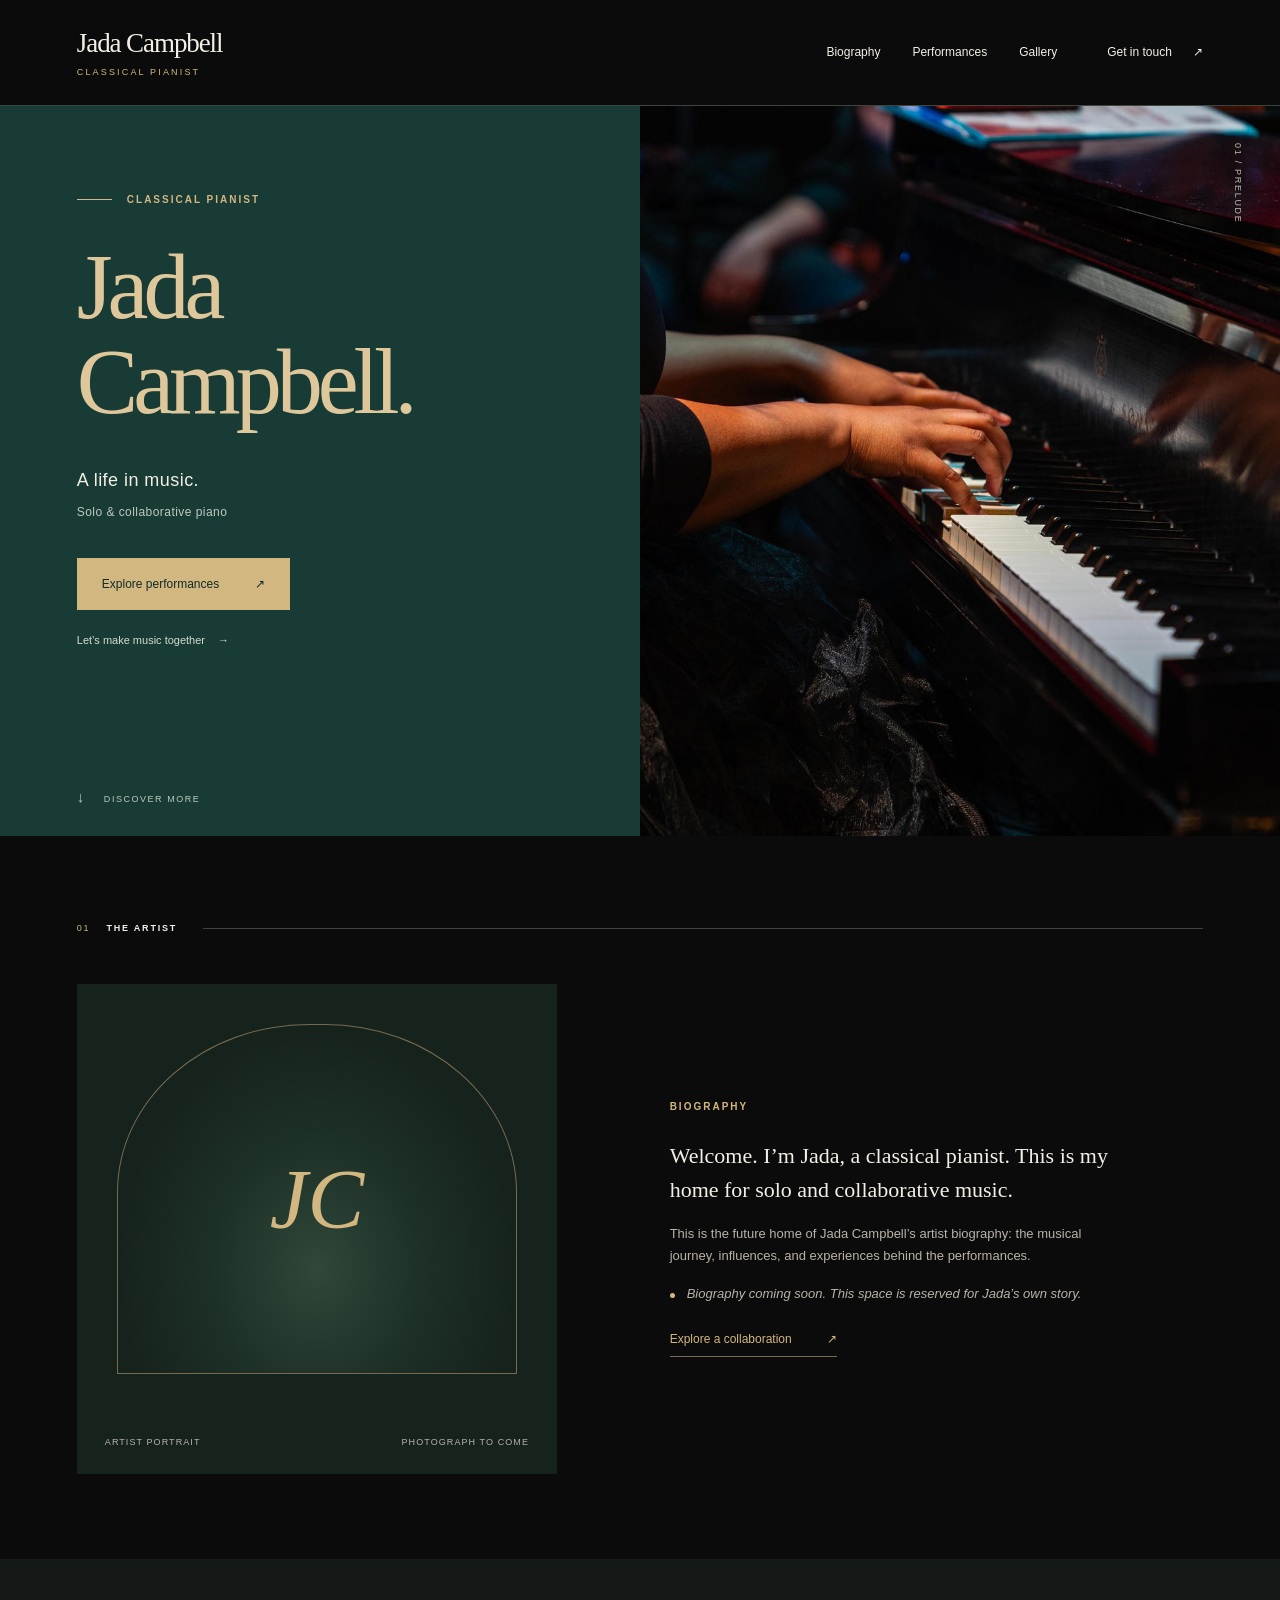
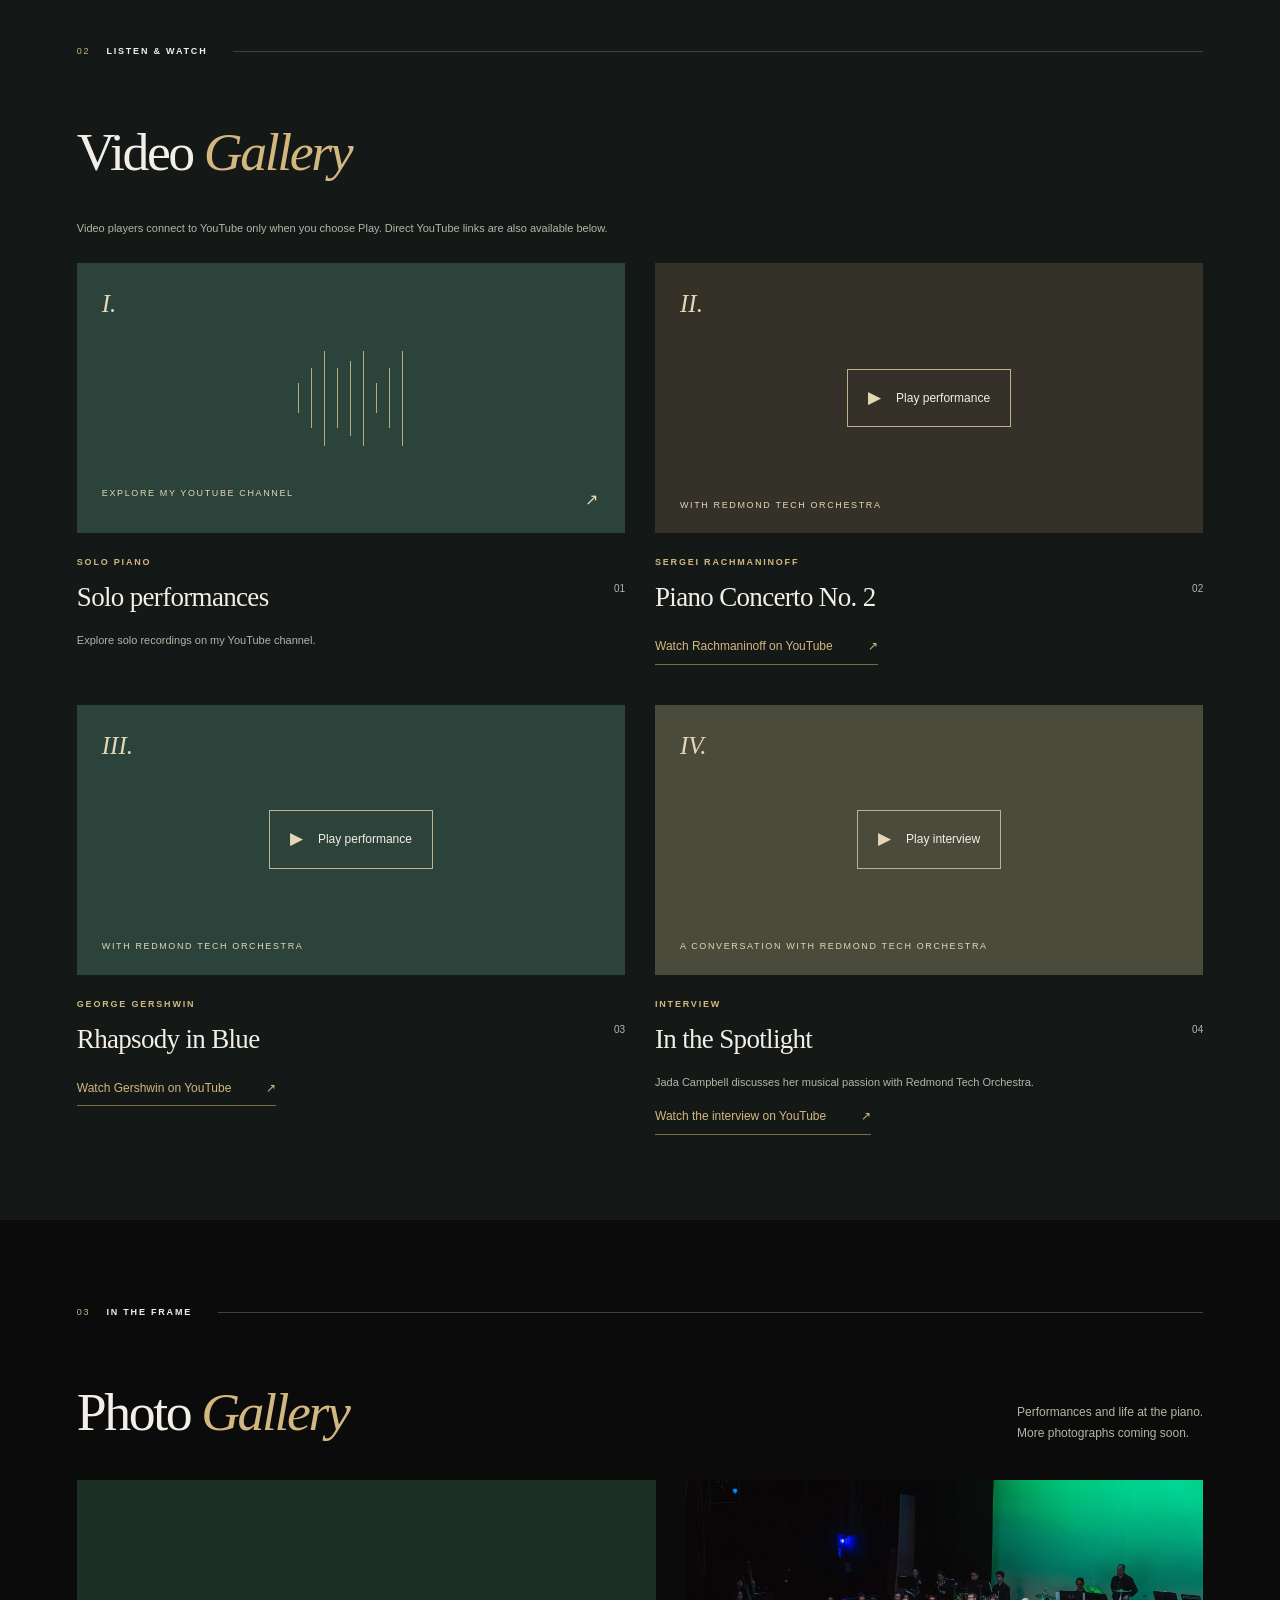
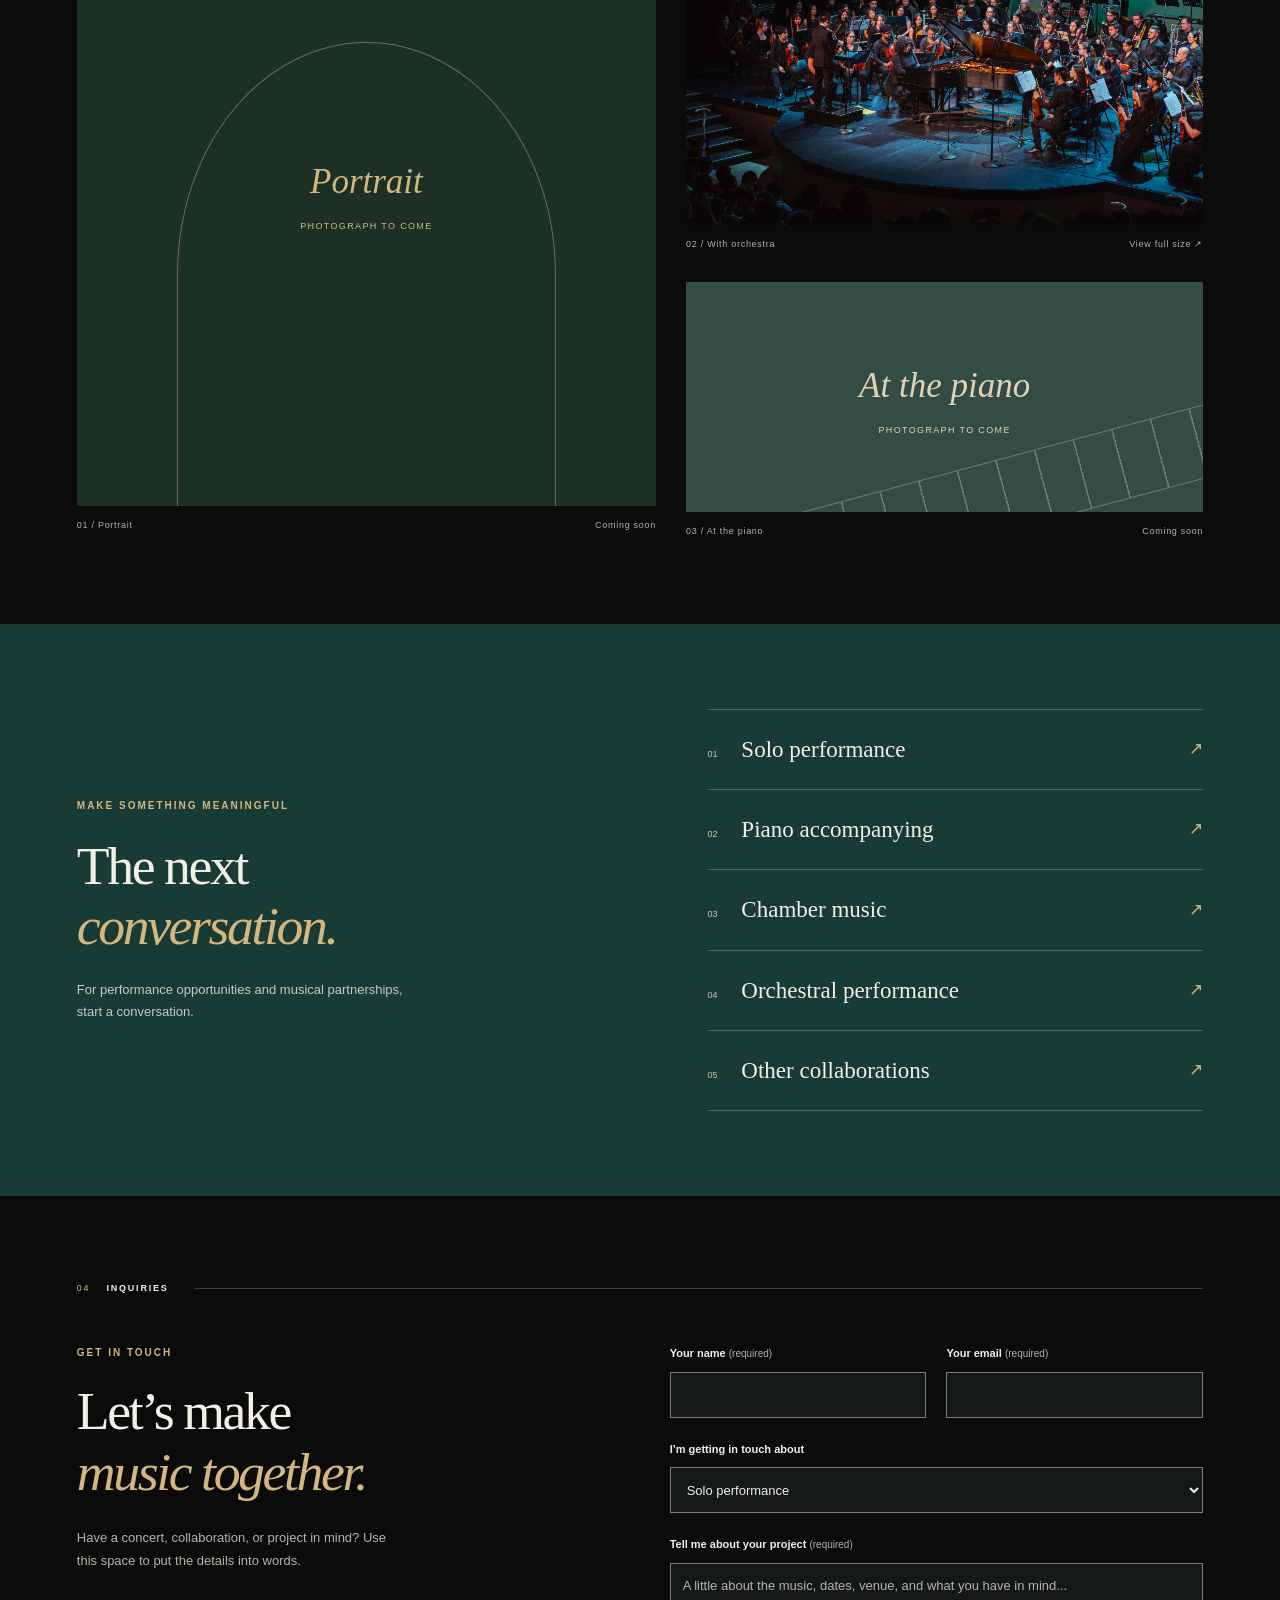
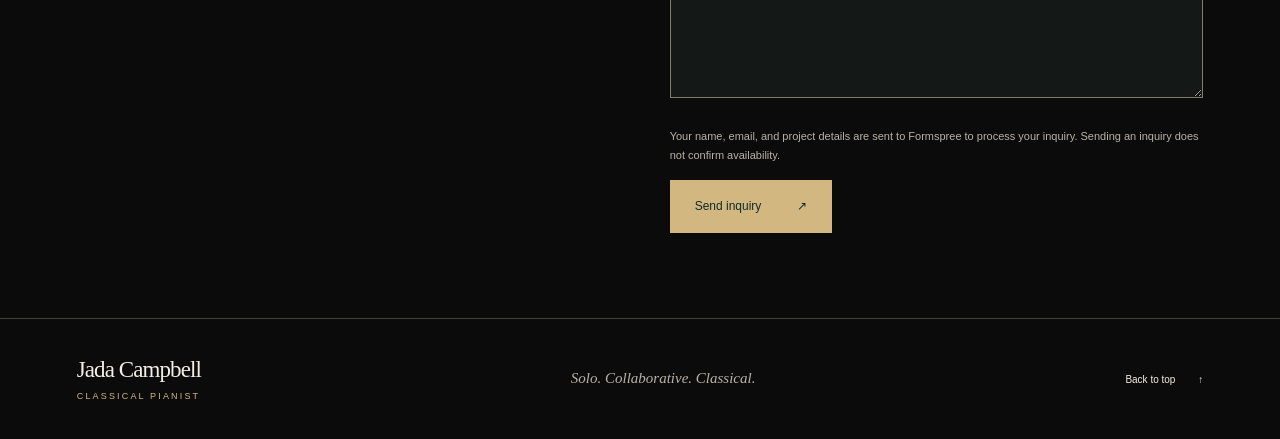
==== index.html @ f27d3746 "Add supplied banner and orchestra performance photos Co-authored-by: Copilot App <223556219+Copilot@" ====
<!doctype html>
<html lang="en">
  <head>
    <meta charset="utf-8">
    <meta name="viewport" content="width=device-width, initial-scale=1">
    <meta name="description" content="The artist website of Jada Campbell, classical pianist. Biography, performance media, and inquiries for solo and collaborative projects.">
    <meta name="theme-color" content="#0b0b0b">
    <title>Jada Campbell | Classical Pianist</title>
    <link rel="icon" href="./assets/favicon.svg" type="image/svg+xml">
    <link rel="stylesheet" href="./styles.css">
    <script src="./site.js" defer></script>
  </head>
  <body>
    <a class="skip-link" href="#main">Skip to content</a>
    <header class="site-header">
      <a class="wordmark" href="#home" aria-label="Jada Campbell, home">Jada Campbell<span>Classical pianist</span></a>
      <button class="menu-toggle" type="button" aria-expanded="false" aria-controls="navigation" hidden>Menu <span aria-hidden="true">+</span></button>
      <nav id="navigation" aria-label="Main navigation">
        <a href="#about">Biography</a>
        <a href="#performances">Performances</a>
        <a href="#gallery">Gallery</a>
        <a class="nav-contact" href="#contact">Get in touch <span aria-hidden="true">&#8599;</span></a>
      </nav>
    </header>

    <main id="main">
      <section class="hero" id="home" aria-labelledby="hero-title">
        <div class="hero-copy">
          <p class="eyebrow"><span class="short-rule" aria-hidden="true"></span> Classical pianist</p>
          <h1 id="hero-title">Jada<br>Campbell.</h1>
          <p class="hero-intro">A life in music.<br><span>Solo &amp; collaborative piano</span></p>
          <a class="button button-light" href="#performances">Explore performances <span aria-hidden="true">&#8599;</span></a>
          <a class="hero-secondary" href="#contact">Let&rsquo;s make music together <span aria-hidden="true">&#8594;</span></a>
        </div>
        <div class="hero-art">
          <img src="./assets/hero-orchestra.jpg" width="2000" height="1125" alt="Close-up of Jada Campbell's hands playing a grand piano." fetchpriority="high">
          <span class="art-number" aria-hidden="true">01 / PRELUDE</span>
        </div>
        <a class="scroll-cue" href="#about"><span aria-hidden="true">&#8595;</span> Discover more</a>
      </section>

      <section class="about section-wrap" id="about" aria-labelledby="about-title">
        <div class="section-label"><span>01</span> The artist</div>
        <div class="about-layout">
          <div class="portrait-placeholder placeholder" role="img" aria-label="Artist portrait placeholder. A photograph of Jada will be added here.">
            <div class="portrait-frame" aria-hidden="true"><span>JC</span></div>
            <div class="placeholder-caption"><span>Artist portrait</span><span>Photograph to come</span></div>
          </div>
          <div class="about-copy">
            <h2 id="about-title" class="eyebrow">Biography</h2>
            <p class="lead">Welcome. I&rsquo;m Jada, a classical pianist. This is my home for solo and collaborative music.</p>
            <p>This is the future home of Jada Campbell&rsquo;s artist biography: the musical journey, influences, and experiences behind the performances.</p>
            <p class="content-note"><span class="note-dot" aria-hidden="true"></span> Biography coming soon. This space is reserved for Jada&rsquo;s own story.</p>
            <a class="text-link" href="#contact">Explore a collaboration <span aria-hidden="true">&#8599;</span></a>
          </div>
        </div>
      </section>

      <section class="performances" id="performances" aria-labelledby="performances-title">
        <div class="section-wrap">
          <div class="section-label"><span>02</span> Listen &amp; watch</div>
          <div class="section-heading">
            <div><h2 id="performances-title">Video <em>Gallery</em></h2></div>
          </div>
          <p class="media-privacy">Video players connect to YouTube only when you choose Play. Direct YouTube links are also available below.</p>
          <div class="video-grid">
            <article class="video-card">
              <a class="video-art video-solo channel-link" href="https://www.youtube.com/@jadacampbell5229" aria-label="Explore Jada Campbell's solo performances on YouTube">
                <span class="media-index" aria-hidden="true">I.</span>
                <div class="sound-lines" aria-hidden="true"><i></i><i></i><i></i><i></i><i></i><i></i><i></i><i></i><i></i></div>
                <span class="media-status">Explore my YouTube channel <span aria-hidden="true">&#8599;</span></span>
              </a>
              <div class="media-description"><div><p class="eyebrow">Solo piano</p><h3><a href="https://www.youtube.com/@jadacampbell5229">Solo performances</a></h3></div><span aria-hidden="true">01</span></div>
              <p class="media-note">Explore solo recordings on my YouTube channel.</p>
            </article>
            <article class="video-card">
              <div class="video-art video-chamber" data-video-id="Amu5UD6Q9bg" data-video-title="Rachmaninoff: Piano Concerto No. 2 &mdash; Jada Campbell with Redmond Tech Orchestra">
                <span class="media-index" aria-hidden="true">II.</span>
                <button class="video-load" type="button" aria-label="Play Rachmaninoff Piano Concerto No. 2" hidden><span aria-hidden="true">&#9654;</span> Play performance</button>
                <span class="media-status">With Redmond Tech Orchestra</span>
              </div>
              <div class="media-description"><div><p class="eyebrow">Sergei Rachmaninoff</p><h3>Piano Concerto No. 2</h3></div><span aria-hidden="true">02</span></div>
              <a class="text-link" href="https://www.youtube.com/watch?v=Amu5UD6Q9bg">Watch Rachmaninoff on YouTube <span aria-hidden="true">&#8599;</span></a>
            </article>
            <article class="video-card">
              <div class="video-art video-solo" data-video-id="URhVBis8MXo" data-video-title="Gershwin: Rhapsody in Blue &mdash; Jada Campbell with Redmond Tech Orchestra">
                <span class="media-index" aria-hidden="true">III.</span>
                <button class="video-load" type="button" aria-label="Play Gershwin Rhapsody in Blue" hidden><span aria-hidden="true">&#9654;</span> Play performance</button>
                <span class="media-status">With Redmond Tech Orchestra</span>
              </div>
              <div class="media-description"><div><p class="eyebrow">George Gershwin</p><h3>Rhapsody in Blue</h3></div><span aria-hidden="true">03</span></div>
              <a class="text-link" href="https://www.youtube.com/watch?v=URhVBis8MXo">Watch Gershwin on YouTube <span aria-hidden="true">&#8599;</span></a>
            </article>
            <article class="video-card">
              <div class="video-art video-interview" data-video-id="ChPC1qFlqUM" data-video-title="In the Spotlight: Jada Campbell Discusses Her Musical Passion">
                <span class="media-index" aria-hidden="true">IV.</span>
                <button class="video-load" type="button" aria-label="Play Jada Campbell's interview with Redmond Tech Orchestra" hidden><span aria-hidden="true">&#9654;</span> Play interview</button>
                <span class="media-status">A conversation with Redmond Tech Orchestra</span>
              </div>
              <div class="media-description"><div><p class="eyebrow">Interview</p><h3>In the Spotlight</h3></div><span aria-hidden="true">04</span></div>
              <p class="media-note">Jada Campbell discusses her musical passion with Redmond Tech Orchestra.</p>
              <a class="text-link" href="https://www.youtube.com/watch?v=ChPC1qFlqUM">Watch the interview on YouTube <span aria-hidden="true">&#8599;</span></a>
            </article>
          </div>
        </div>
      </section>

      <section class="gallery section-wrap" id="gallery" aria-labelledby="gallery-title">
        <div class="section-label"><span>03</span> In the frame</div>
        <div class="section-heading">
          <div><h2 id="gallery-title">Photo <em>Gallery</em></h2></div>
          <p>Performances and life at the piano.<br>More photographs coming soon.</p>
        </div>
        <div class="gallery-grid">
          <figure class="gallery-item gallery-tall">
            <div class="gallery-placeholder gallery-portrait" role="img" aria-label="Placeholder for an artist portrait"><span aria-hidden="true">Portrait</span><small>Photograph to come</small></div>
            <figcaption><span>01 / Portrait</span><span>Coming soon</span></figcaption>
          </figure>
          <figure class="gallery-item">
            <a class="gallery-photo-link" href="./assets/orchestra-performance.jpg" aria-label="View full-size photograph of Jada Campbell performing with orchestra">
              <img class="gallery-photo" src="./assets/orchestra-performance.jpg" width="2000" height="1333" loading="lazy" decoding="async" alt="Jada Campbell at a grand piano, surrounded by an orchestra on a green-lit stage.">
            </a>
            <figcaption><span>02 / With orchestra</span><span>View full size &#8599;</span></figcaption>
          </figure>
          <figure class="gallery-item">
            <div class="gallery-placeholder gallery-detail" role="img" aria-label="Placeholder for a photograph at the piano"><span aria-hidden="true">At the piano</span><small>Photograph to come</small></div>
            <figcaption><span>03 / At the piano</span><span>Coming soon</span></figcaption>
          </figure>
        </div>
      </section>

      <section class="collaborations" aria-labelledby="collaborations-title">
        <div class="section-wrap collaboration-layout">
          <div><p class="eyebrow">Make something meaningful</p><h2 id="collaborations-title">The next<br><em>conversation.</em></h2><p>For performance opportunities and musical partnerships, start a conversation.</p></div>
          <ul class="opportunity-list">
            <li><a href="#contact" data-inquiry="Solo performance"><span><small>01</small> Solo performance</span><span aria-hidden="true">&#8599;</span></a></li>
            <li><a href="#contact" data-inquiry="Piano accompanying"><span><small>02</small> Piano accompanying</span><span aria-hidden="true">&#8599;</span></a></li>
            <li><a href="#contact" data-inquiry="Chamber music"><span><small>03</small> Chamber music</span><span aria-hidden="true">&#8599;</span></a></li>
            <li><a href="#contact" data-inquiry="Orchestral performance"><span><small>04</small> Orchestral performance</span><span aria-hidden="true">&#8599;</span></a></li>
            <li><a href="#contact" data-inquiry="Other collaboration"><span><small>05</small> Other collaborations</span><span aria-hidden="true">&#8599;</span></a></li>
          </ul>
        </div>
      </section>

      <section class="contact section-wrap" id="contact" aria-labelledby="contact-title">
        <div class="section-label"><span>04</span> Inquiries</div>
        <div class="contact-layout">
          <div class="contact-copy"><p class="eyebrow">Get in touch</p><h2 id="contact-title">Let&rsquo;s make<br><em>music together.</em></h2><p>Have a concert, collaboration, or project in mind? Use this space to put the details into words.</p></div>
          <div>
            <form id="inquiry-form" action="https://formspree.io/f/mljbrneo" method="POST" aria-describedby="inquiry-privacy">
              <input type="hidden" name="_subject" value="New performance inquiry for Jada Campbell">
              <div class="form-row">
                <div class="field"><label for="name">Your name <span>(required)</span></label><input id="name" name="name" autocomplete="name" maxlength="160" required></div>
                <div class="field"><label for="email">Your email <span>(required)</span></label><input id="email" name="email" type="email" autocomplete="email" maxlength="254" required></div>
              </div>
              <div class="field"><label for="interest">I&rsquo;m getting in touch about</label><select id="interest" name="interest"><option>Solo performance</option><option>Piano accompanying</option><option>Chamber music</option><option>Orchestral performance</option><option>Other collaboration</option></select></div>
              <div class="field"><label for="message">Tell me about your project <span>(required)</span></label><textarea id="message" name="message" rows="5" maxlength="5000" placeholder="A little about the music, dates, venue, and what you have in mind..." required></textarea></div>
              <p class="form-help" id="inquiry-privacy">Your name, email, and project details are sent to Formspree to process your inquiry. Sending an inquiry does not confirm availability.</p>
              <noscript><p class="form-help">With JavaScript disabled, Formspree will show your submission status on its own page.</p></noscript>
              <button class="button button-dark" type="submit"><span id="inquiry-submit-label">Send inquiry</span> <span aria-hidden="true">&#8599;</span></button>
              <p class="form-status" id="inquiry-status" role="status" aria-live="polite" tabindex="-1"></p>
            </form>
          </div>
        </div>
      </section>
    </main>
    <footer class="site-footer"><a class="wordmark" href="#home">Jada Campbell<span>Classical pianist</span></a><p>Solo. Collaborative. Classical.</p><a class="back-top" href="#home">Back to top <span aria-hidden="true">&#8593;</span></a></footer>
  </body>
</html>
---- styles.css ----
@charset "UTF-8";

:root {
  color-scheme: dark;
  --background: #0b0b0b;
  --surface: #141816;
  --ink: #f3efe6;
  --muted: #b9b3a7;
  --green: #193b35;
  --green-deep: #102c28;
  --gold: #d3b780;
  --line: #3e443c;
  --field-border: #817c6c;
  --serif: "Baskerville", "Palatino Linotype", "Book Antiqua", Georgia, serif;
  --sans: "Segoe UI", "Helvetica Neue", Arial, sans-serif;
}

* { box-sizing: border-box; }
html { scroll-behavior: smooth; scroll-padding-top: 100px; }
body { margin: 0; background: var(--background); color: var(--ink); font-family: var(--sans); font-size: 15px; line-height: 1.7; }
button, input, select, textarea { font: inherit; }
button, a, input, select, textarea { -webkit-tap-highlight-color: transparent; }
a { color: inherit; text-decoration: none; }
button, .button { cursor: pointer; }
img { display: block; max-width: 100%; }
[hidden] { display: none !important; }
::selection { background: var(--gold); color: var(--green-deep); }
:focus-visible { outline: 3px solid var(--gold); outline-offset: 5px; }
.hero :focus-visible, .collaborations :focus-visible { outline-color: #ebcf97; }
h1, h2, h3, p, figure { margin: 0; }
h1, h2, h3 { font-family: var(--serif); font-weight: 400; }
h2 { font-size: clamp(2.6rem, 4.2vw, 4rem); line-height: 1.13; letter-spacing: -.045em; }
h2 em { font-weight: 400; color: var(--gold); }
p + p { margin-top: 1rem; }
.skip-link { position: fixed; top: 10px; left: 10px; padding: 12px 20px; background: var(--background); z-index: 20; transform: translateY(-160%); }
.skip-link:focus { transform: translateY(0); }
.site-header { min-height: 106px; padding: 20px 6%; display: flex; align-items: center; justify-content: space-between; gap: 30px; border-bottom: 1px solid var(--line); }
.wordmark { font-family: var(--serif); font-size: 27px; letter-spacing: -.04em; line-height: 1.2; }
.wordmark span { display: block; margin-top: 8px; font-family: var(--sans); font-size: 9px; font-weight: 500; text-transform: uppercase; letter-spacing: .24em; color: var(--gold); }
nav { display: flex; gap: 32px; align-items: center; font-size: 12px; }
nav a { padding-block: 9px; border-bottom: 1px solid transparent; }
nav a:hover { border-bottom-color: var(--gold); color: var(--gold); }
.nav-contact { margin-left: 18px; }
.nav-contact span { margin-left: 18px; }
.menu-toggle { display: none; background: none; color: var(--ink); border: 1px solid var(--field-border); padding: 8px 14px; }
.hero { position: relative; display: grid; grid-template-columns: 1fr 1fr; min-height: 730px; overflow: hidden; background: var(--green); color: var(--ink); }
.hero-copy { position: relative; z-index: 1; padding: 85px 0 110px 12%; }
.eyebrow { font-size: 10px; text-transform: uppercase; letter-spacing: .2em; font-weight: 600; color: var(--gold); }
.hero .eyebrow { display: flex; align-items: center; gap: 15px; color: var(--gold); }
.short-rule { width: 35px; height: 1px; background: currentColor; }
h1 { margin-top: 32px; font-size: clamp(4.5rem, 7.2vw, 7.2rem); line-height: 1.03; letter-spacing: -.055em; }
#hero-title { color: #dec79b; }
.hero-intro { margin-top: 35px; font-size: 18px; letter-spacing: .025em; }
.hero-intro span { color: #bdc9bf; font-size: 12px; }
.button { display: inline-flex; gap: 36px; align-items: center; justify-content: space-between; padding: 15px 24px; border: 1px solid transparent; font-size: 12px; font-weight: 500; transition: background .2s, color .2s; }
.button-light { margin-top: 32px; background: var(--gold); color: var(--green-deep); }
.button-light:hover { background: #e6cca0; }
.button-dark { background: var(--gold); color: var(--green-deep); }
.button-dark:hover { background: #e6cca0; }
.hero-secondary { display: block; width: fit-content; margin-top: 21px; font-size: 11px; color: #d5dccf; }
.hero-secondary span { margin-left: 10px; }
.hero-secondary:hover, .text-link:hover { text-decoration: underline; text-underline-offset: 5px; }
.hero-art { position: relative; align-self: stretch; background: #14332e; }
.hero-art img { width: 100%; height: 100%; position: absolute; object-fit: cover; }
.art-number { position: absolute; top: 37px; right: 35px; font-size: 9px; letter-spacing: .19em; color: #b7bfad; writing-mode: vertical-rl; }
.scroll-cue { position: absolute; bottom: 27px; left: 6%; font-size: 9px; letter-spacing: .17em; text-transform: uppercase; color: #bdc9bf; }
.scroll-cue span { margin-right: 14px; font-size: 15px; }
.section-wrap { max-width: 1400px; margin-inline: auto; padding: 85px 6%; }
.section-label { display: flex; align-items: center; gap: 16px; margin-bottom: 48px; font-size: 9px; font-weight: 600; text-transform: uppercase; letter-spacing: .2em; }
.section-label span { color: var(--gold); font-weight: 400; }
.section-label::after { content: ""; height: 1px; flex: 1; background: var(--line); margin-left: 10px; }
.about-layout { display: grid; grid-template-columns: .9fr 1fr; gap: 10%; align-items: center; }
.portrait-placeholder { position: relative; min-height: 490px; background: #16231d; padding: 40px; }
.portrait-frame { display: flex; align-items: center; justify-content: center; height: 350px; border: 1px solid #776a4f; border-radius: 48% 48% 0 0; background: radial-gradient(ellipse at 50% 70%, #304739 0, #1d3026 38%, transparent 70%); }
.portrait-frame span { font-family: var(--serif); font-style: italic; font-size: 85px; color: var(--gold); }
.placeholder-caption { display: flex; gap: 15px; justify-content: space-between; position: absolute; left: 28px; right: 28px; bottom: 24px; font-size: 9px; text-transform: uppercase; letter-spacing: .12em; color: var(--muted); }
.about-copy .eyebrow { margin-bottom: 26px; font-family: var(--sans); }
.about-copy > p:not(.eyebrow) { max-width: 460px; }
.lead { font-family: var(--serif); font-size: 22px; line-height: 1.55; }
.about-copy > p:not(.eyebrow):not(.lead) { color: var(--muted); font-size: 13px; }
.content-note { padding-left: 17px; position: relative; font-style: italic; }
.note-dot { position: absolute; left: 0; top: 10px; height: 5px; width: 5px; border-radius: 50%; background: var(--gold); }
.text-link { display: inline-flex; align-items: center; gap: 35px; margin-top: 24px; font-size: 12px; color: var(--gold); border-bottom: 1px solid #776a4f; padding-bottom: 7px; }
.performances { background: var(--surface); }
.section-heading { display: flex; align-items: flex-end; justify-content: space-between; gap: 30px; margin-bottom: 37px; }
.section-heading h2 { margin-top: 14px; }
.section-heading > p { font-size: 12px; color: var(--muted); max-width: 320px; }
.media-privacy { margin-bottom: 25px; font-size: 11px; color: var(--muted); }
.video-grid { display: grid; grid-template-columns: 1fr 1fr; gap: 40px 30px; }
.video-card { min-width: 0; }
.video-art { height: 270px; position: relative; display: flex; align-items: center; justify-content: center; overflow: hidden; color: #e4d7b6; }
.video-solo { background: #2b433a; }
.video-chamber { background: #343129; }
.video-interview { background: #4a4b3b; }
.video-load { display: inline-flex; align-items: center; gap: 15px; padding: 14px 20px; color: var(--ink); background: transparent; border: 1px solid #c2b18b; font-size: 12px; }
.video-load:hover { background: #193b35; }
.video-art :focus-visible { outline-color: #ebcf97; }
.video-load span { color: #e4d7b6; font-size: 17px; }
.video-art iframe { width: 100%; height: 100%; border: 0; }
.channel-link:hover { background: #365447; }
.channel-link .media-status { right: 25px; display: flex; justify-content: space-between; gap: 15px; }
.channel-link .media-status > span { font-size: 16px; }
.video-card .text-link { margin-top: 15px; }
.media-description h3 a:hover { text-decoration: underline; text-underline-offset: 5px; }
.media-index { position: absolute; top: 20px; left: 25px; font-family: var(--serif); font-size: 25px; font-style: italic; }
.media-status { position: absolute; bottom: 20px; left: 25px; font-size: 9px; text-transform: uppercase; letter-spacing: .18em; }
.sound-lines { display: flex; height: 100px; align-items: center; gap: 12px; }
.sound-lines i { display: block; height: 30%; width: 1px; background: #b8aa7b; }
.sound-lines i:nth-child(2n) { height: 60%; }
.sound-lines i:nth-child(3n) { height: 95%; }
.sound-lines i:nth-child(5) { height: 75%; }
.media-description { display: flex; justify-content: space-between; align-items: center; gap: 15px; margin-top: 22px; }
.media-description .eyebrow { font-size: 9px; color: var(--gold); }
.media-description h3 { font-size: 27px; margin-top: 5px; letter-spacing: -.025em; }
.media-description > span { font-size: 10px; color: var(--muted); }
.media-note { font-size: 11px; color: var(--muted); margin-top: 10px; }
.gallery-grid { display: grid; grid-template-columns: 1.12fr 1fr; gap: 30px; }
.gallery-photo-link { display: block; }
.gallery-photo { width: 100%; height: auto; }
.gallery-tall { grid-row: span 2; }
.gallery-placeholder { position: relative; display: flex; flex-direction: column; align-items: center; justify-content: center; min-height: 230px; overflow: hidden; }
.gallery-placeholder > span { font-family: var(--serif); font-style: italic; font-size: 35px; position: relative; }
.gallery-placeholder small { position: relative; margin-top: 8px; font-size: 9px; letter-spacing: .15em; text-transform: uppercase; }
.gallery-portrait { height: calc(100% - 33px); min-height: 490px; background: #1d3026; color: var(--gold); }
.gallery-portrait::before { content: ""; position: absolute; width: 65%; height: 74%; border: 1px solid #776a4f; border-radius: 50% 50% 0 0; bottom: -1px; }
.gallery-detail { background: #344c43; color: #e0d4b8; }
.gallery-detail::before { content: ""; position: absolute; width: 130%; height: 70px; bottom: -35px; background: repeating-linear-gradient(90deg, transparent 0 38px, #b8bca7 39px 40px); border-block: 1px solid #b8bca7; transform: rotate(-15deg); opacity: .45; }
figcaption { display: flex; justify-content: space-between; gap: 10px; margin-top: 12px; font-size: 9px; letter-spacing: .08em; color: var(--muted); }
.collaborations { background: var(--green); color: var(--ink); }
.collaboration-layout { display: grid; grid-template-columns: 1fr 1fr; gap: 12%; align-items: center; }
.collaboration-layout .eyebrow { color: var(--gold); }
.collaboration-layout h2 { margin-block: 22px; }
.collaboration-layout > div > p:last-child { color: #c3cdc2; font-size: 13px; max-width: 330px; }
.opportunity-list { padding: 0; margin: 0; list-style: none; }
.opportunity-list li { border-bottom: 1px solid #4f6858; }
.opportunity-list li:first-child { border-top: 1px solid #4f6858; }
.opportunity-list a { display: flex; justify-content: space-between; align-items: center; gap: 15px; padding: 20px 0; font-family: var(--serif); font-size: 23px; }
.opportunity-list a:hover { color: var(--gold); }
.opportunity-list small { font-family: var(--sans); font-size: 9px; color: #c2c7af; margin-right: 18px; }
.opportunity-list a > span:last-child { font-family: var(--sans); font-size: 17px; color: var(--gold); }
.contact-layout { display: grid; grid-template-columns: .9fr 1fr; gap: 10%; }
.contact-copy h2 { margin: 20px 0 25px; }
.contact-copy > p:last-of-type { font-size: 13px; color: var(--muted); max-width: 330px; }
.form-row { display: grid; grid-template-columns: 1fr 1fr; gap: 20px; }
.field { margin-bottom: 22px; }
label { display: block; margin-bottom: 9px; font-size: 11px; font-weight: 600; }
label span { font-weight: 400; color: var(--muted); font-size: 10px; }
input, select, textarea { width: 100%; min-width: 0; color: var(--ink); background: var(--surface); border: 1px solid var(--field-border); border-radius: 0; padding: 11px 12px; font-size: 13px; }
select { min-height: 46px; }
textarea { resize: vertical; }
textarea::placeholder { color: var(--muted); opacity: 1; }
.form-help { font-size: 11px; color: var(--muted); margin-bottom: 16px; }
.button:disabled { cursor: wait; opacity: .65; }
.form-status { margin-top: 20px; font-size: 13px; }
.form-status:empty { display: none; }
.form-status.is-error { padding: 14px 18px; color: #f2c4b8; background: #321f1b; border-left: 2px solid #d88f79; }
.thanks-main { min-height: calc(100vh - 245px); display: grid; align-items: center; }
.thanks-card { width: 100%; }
.thanks-card h1 { margin: 20px 0 30px; font-size: clamp(3.2rem, 7vw, 6rem); color: var(--ink); }
.thanks-card h1 em { color: var(--gold); }
.thanks-card > p { max-width: 520px; }
.thanks-card .button { margin-top: 30px; }
.thanks-card .form-help { margin-top: 25px; }
.site-footer { display: flex; align-items: center; justify-content: space-between; gap: 25px; padding: 37px 6%; border-top: 1px solid var(--line); }
.site-footer .wordmark { font-size: 23px; }
.site-footer p { font-family: var(--serif); font-size: 15px; font-style: italic; color: var(--muted); }
.back-top { font-size: 10px; }
.back-top span { margin-left: 20px; }

@media (min-width: 1600px) {
  .hero { min-height: 820px; }
  .hero-copy { padding-top: 115px; padding-left: max(12%, calc(100% - 620px)); }
  .site-header, .site-footer { padding-inline: max(6%, calc((100% - 1232px) / 2)); }
}
@media (max-width: 950px) {
  .site-header { padding-inline: 5%; }
  nav { gap: 20px; }
  .nav-contact { margin-left: 0; }
  .hero { min-height: 650px; }
  .hero-copy { padding-top: 65px; padding-left: 10%; }
  h1 { font-size: 5rem; }
  .hero .eyebrow { font-size: 8px; letter-spacing: .14em; }
  .section-wrap { padding: 65px 5%; }
  .about-layout, .contact-layout { gap: 6%; }
  .portrait-placeholder { min-height: 425px; padding: 25px; }
  .portrait-frame { height: 320px; }
  .placeholder-caption { flex-direction: column; gap: 3px; left: 25px; }
  .video-art { height: 230px; }
  .collaboration-layout { gap: 7%; }
  .opportunity-list a { font-size: 20px; }
  .form-row { grid-template-columns: 1fr; gap: 0; }
}
@media (max-width: 680px) {
  html { scroll-padding-top: 20px; }
  .site-header { min-height: 88px; padding: 20px 6%; flex-wrap: wrap; gap: 20px; }
  .wordmark { font-size: 24px; }
  .wordmark span { font-size: 8px; }
  .menu-toggle:not([hidden]) { display: inline-flex; gap: 20px; align-items: center; font-size: 12px; }
  nav { width: 100%; flex-wrap: wrap; gap: 12px 24px; padding-block: 8px; }
  .js nav:not(.is-open) { display: none; }
  .hero { grid-template-columns: 1fr; }
  .hero-copy { padding: 55px 7% 48px; }
  h1 { font-size: clamp(4rem, 16vw, 6.5rem); margin-top: 27px; }
  .hero .eyebrow { font-size: 9px; }
  .hero-intro { margin-top: 27px; }
  .hero-art { height: 370px; }
  .hero-art img { object-position: center 52%; }
  .art-number { top: 20px; right: 20px; }
  .scroll-cue { display: none; }
  .section-wrap { padding: 52px 7%; }
  .section-label { margin-bottom: 30px; }
  .about-layout, .contact-layout, .collaboration-layout { grid-template-columns: 1fr; gap: 35px; }
  .portrait-placeholder { min-height: 380px; }
  .portrait-frame { height: 285px; max-width: 270px; margin-inline: auto; }
  .about-copy > p:not(.eyebrow) { max-width: none; }
  h2 { font-size: 2.8rem; }
  .section-heading { display: block; margin-bottom: 28px; }
  .section-heading > p { margin-top: 20px; }
  .video-grid { grid-template-columns: 1fr; gap: 35px; }
  .video-art { height: 240px; }
  .gallery-grid { grid-template-columns: 1fr; gap: 25px; }
  .gallery-tall { grid-row: auto; }
  .gallery-portrait { min-height: 360px; }
  .gallery-placeholder { min-height: 250px; }
  .opportunity-list a { font-size: 22px; padding-block: 18px; }
  .contact-copy > p:last-of-type { max-width: none; }
  .form-row { grid-template-columns: 1fr 1fr; gap: 15px; }
  .site-footer { flex-wrap: wrap; padding: 30px 7%; }
  .site-footer p { width: 100%; order: 2; }
}
@media (max-width: 380px) {
  .form-row { grid-template-columns: 1fr; gap: 0; }
  .hero .eyebrow { letter-spacing: .08em; }
  .short-rule { width: 20px; }
  .button { gap: 20px; padding-inline: 18px; }
  .opportunity-list a { font-size: 19px; }
}
@media (prefers-reduced-motion: reduce) {
  html { scroll-behavior: auto; }
  *, *::before, *::after { transition: none !important; }
}
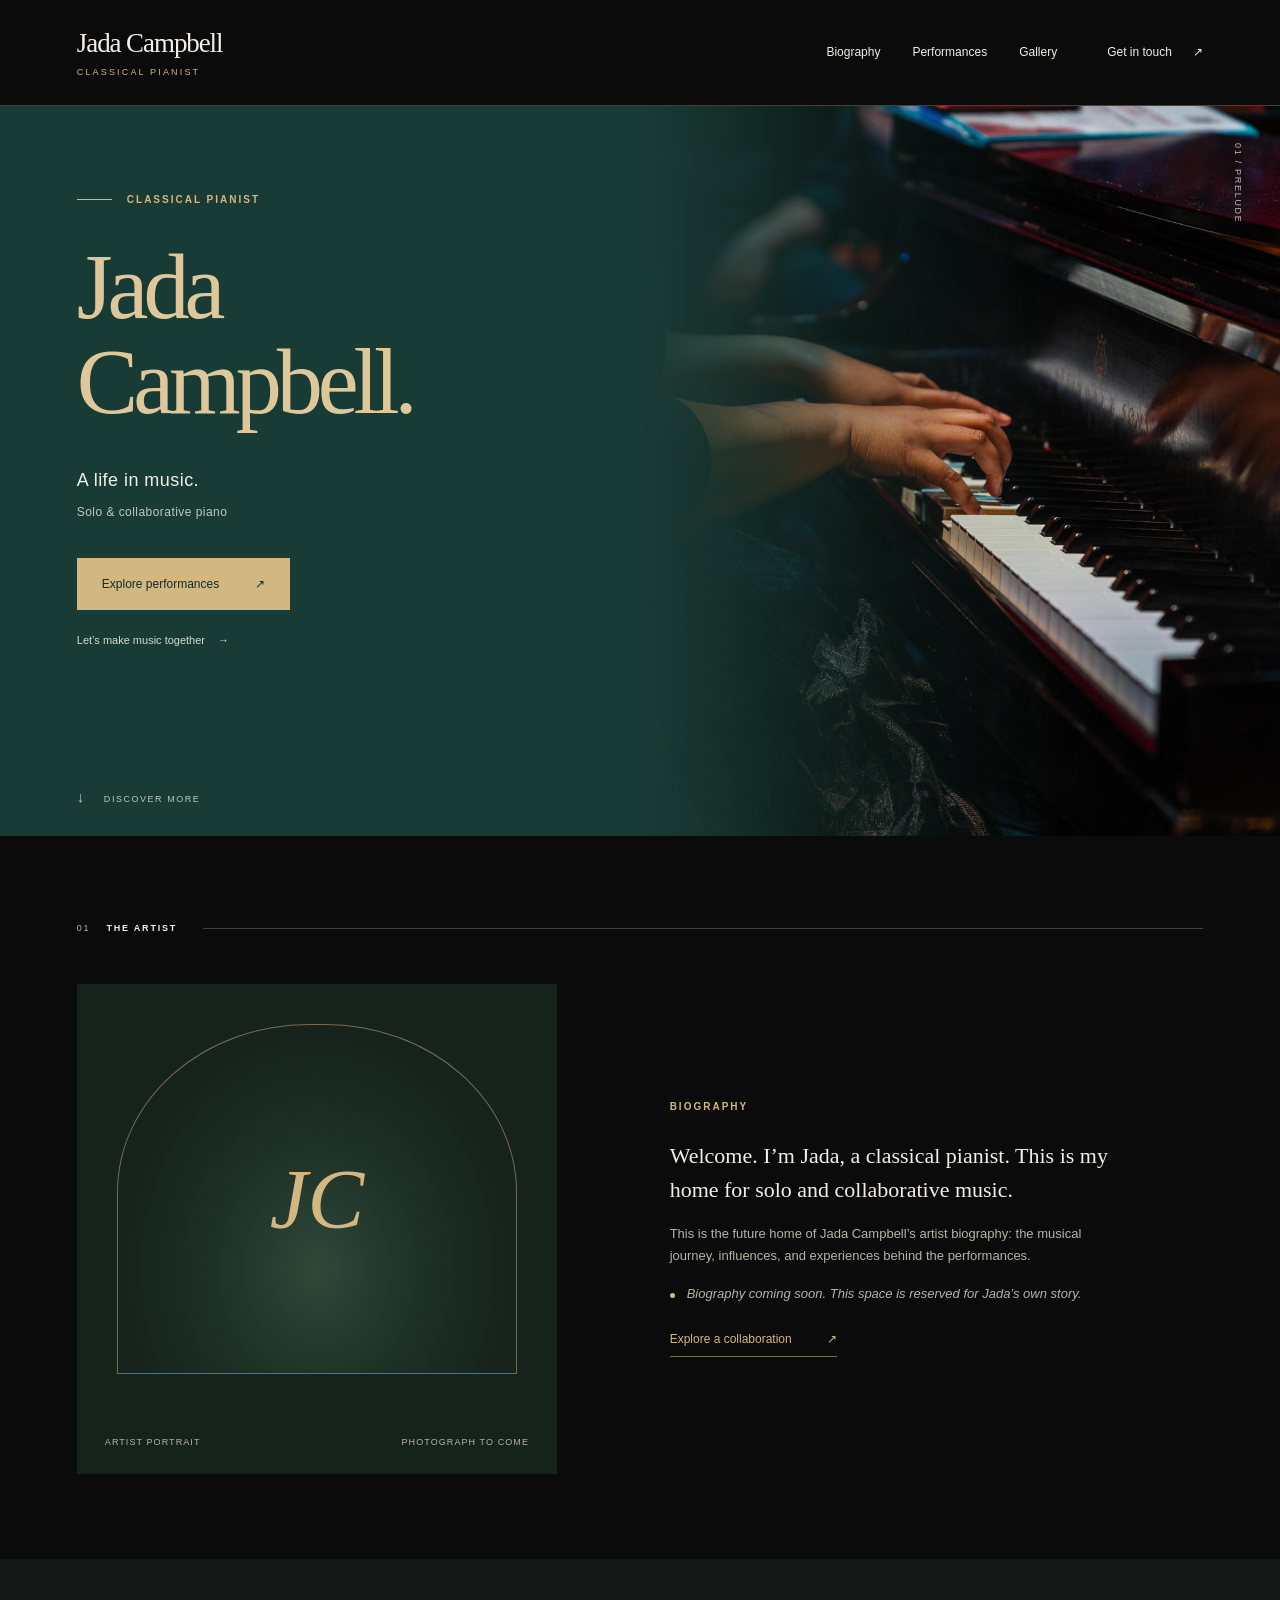
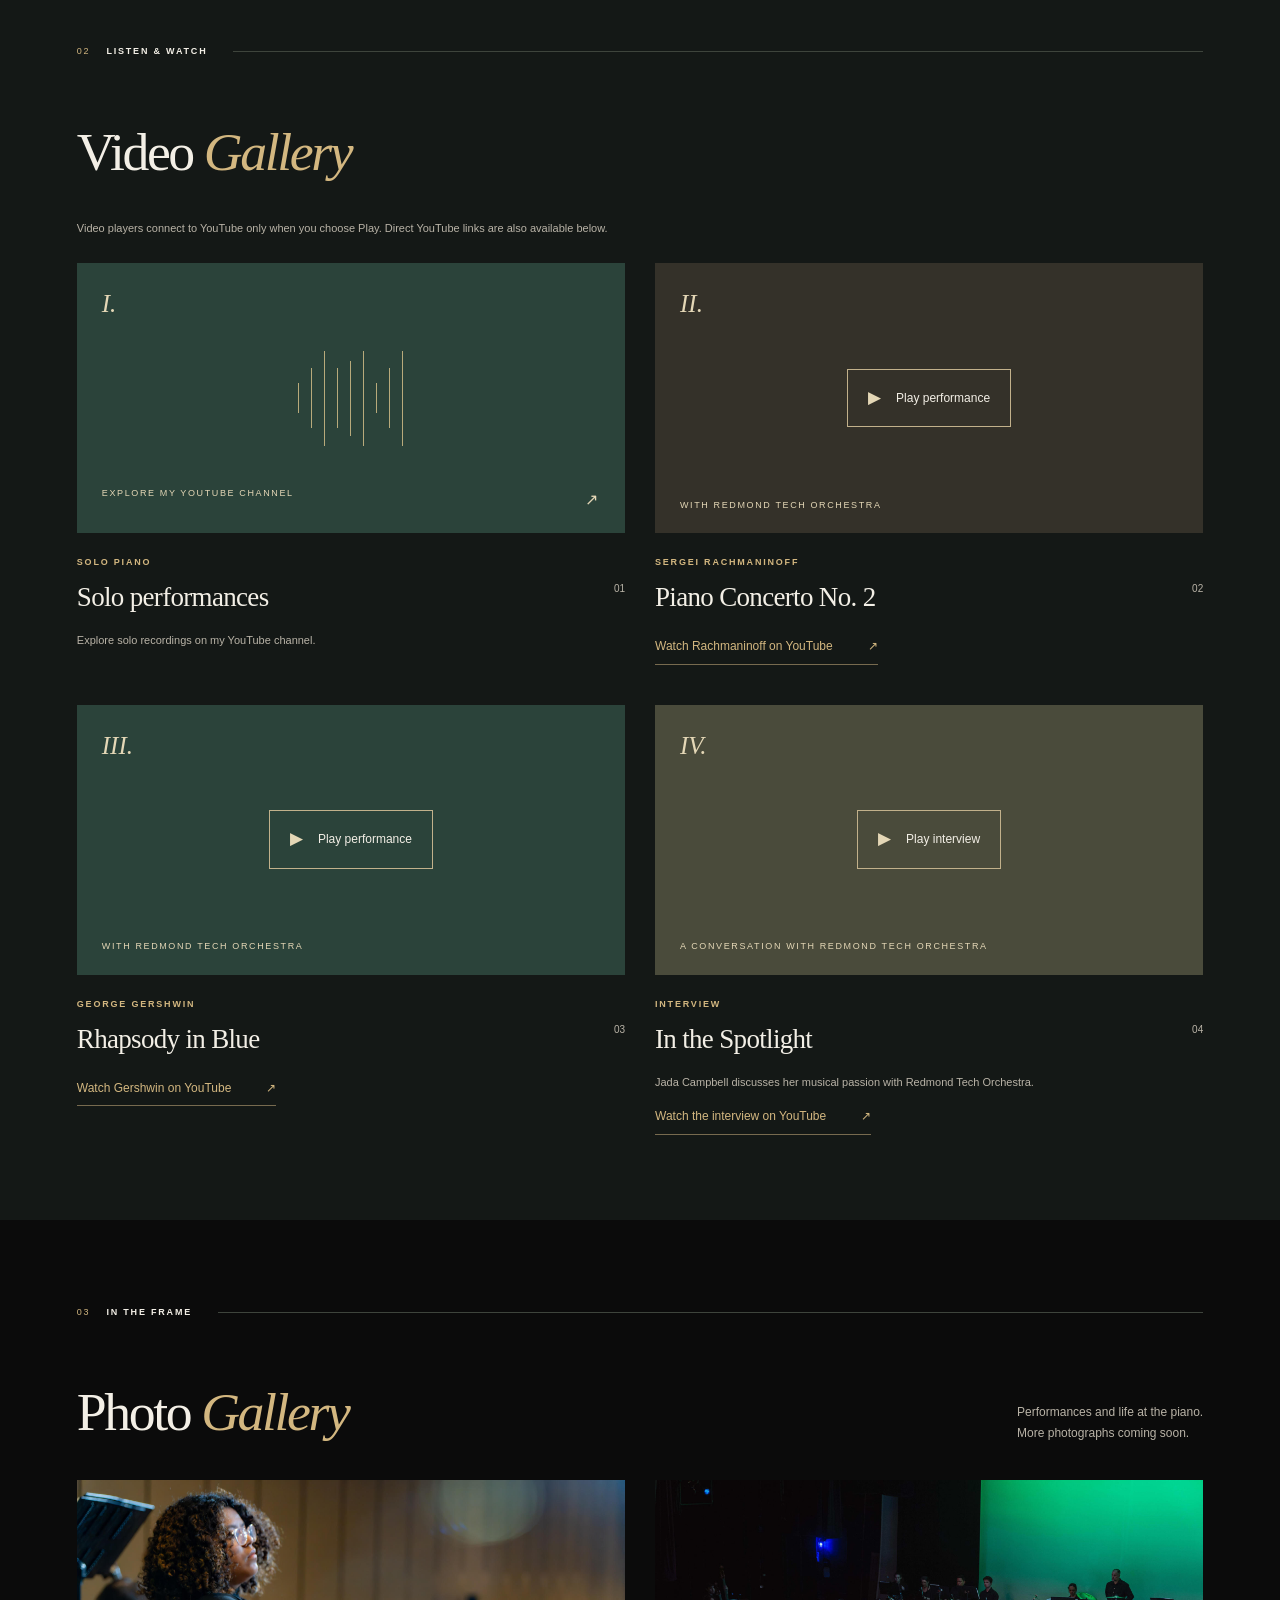
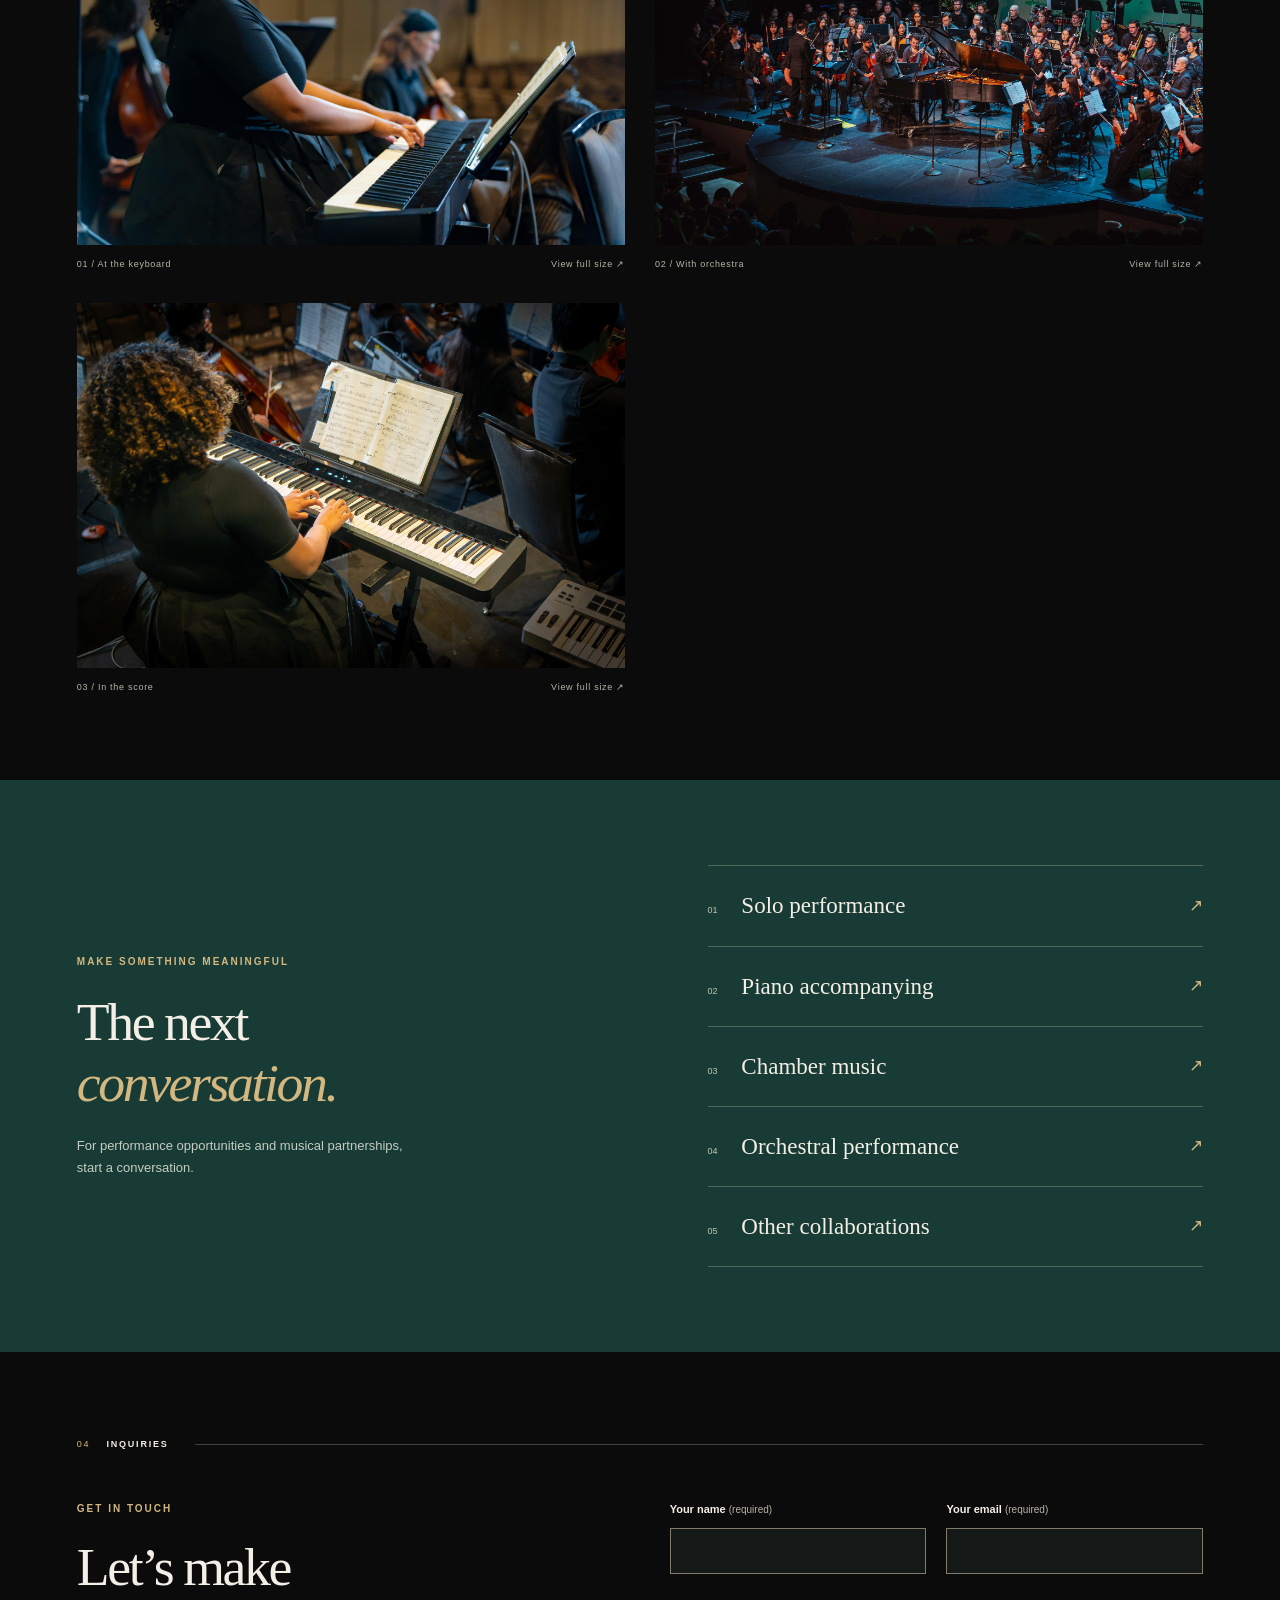
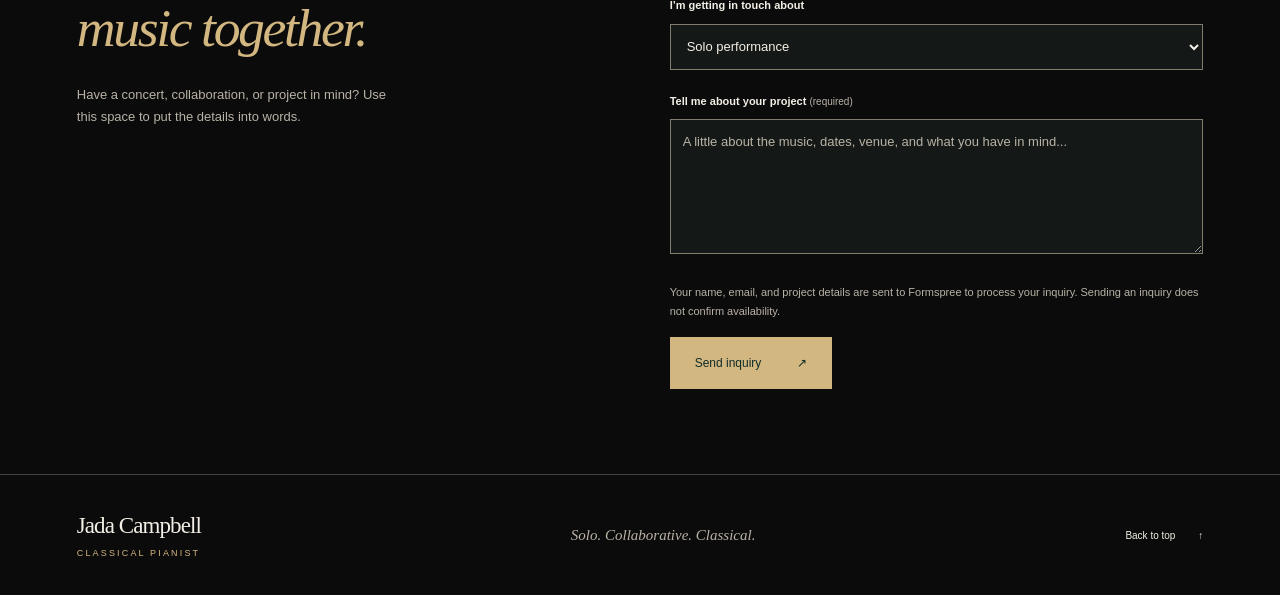
==== commit da3a6376: "Fill photo gallery with supplied keyboard performance images Co-authored-by: Copilot App <223556219+" ====
--- a/index.html
+++ b/index.html
@@ -112,9 +112,11 @@
           <p>Performances and life at the piano.<br>More photographs coming soon.</p>
         </div>
         <div class="gallery-grid">
-          <figure class="gallery-item gallery-tall">
-            <div class="gallery-placeholder gallery-portrait" role="img" aria-label="Placeholder for an artist portrait"><span aria-hidden="true">Portrait</span><small>Photograph to come</small></div>
-            <figcaption><span>01 / Portrait</span><span>Coming soon</span></figcaption>
+          <figure class="gallery-item">
+            <a class="gallery-photo-link" href="./assets/rto-origins-14.jpg" aria-label="View full-size photograph of Jada Campbell at the keyboard">
+              <img class="gallery-photo" src="./assets/rto-origins-14.jpg" width="2000" height="1333" loading="lazy" decoding="async" alt="Jada Campbell playing a keyboard, with string players behind her.">
+            </a>
+            <figcaption><span>01 / At the keyboard</span><span>View full size &#8599;</span></figcaption>
           </figure>
           <figure class="gallery-item">
             <a class="gallery-photo-link" href="./assets/orchestra-performance.jpg" aria-label="View full-size photograph of Jada Campbell performing with orchestra">
@@ -123,8 +125,10 @@
             <figcaption><span>02 / With orchestra</span><span>View full size &#8599;</span></figcaption>
           </figure>
           <figure class="gallery-item">
-            <div class="gallery-placeholder gallery-detail" role="img" aria-label="Placeholder for a photograph at the piano"><span aria-hidden="true">At the piano</span><small>Photograph to come</small></div>
-            <figcaption><span>03 / At the piano</span><span>Coming soon</span></figcaption>
+            <a class="gallery-photo-link" href="./assets/rto-origins-12.jpg" aria-label="View full-size photograph of Jada Campbell playing from a score">
+              <img class="gallery-photo" src="./assets/rto-origins-12.jpg" width="1999" height="1333" loading="lazy" decoding="async" alt="View over Jada Campbell's shoulder as she plays a keyboard from an open score among orchestral musicians.">
+            </a>
+            <figcaption><span>03 / In the score</span><span>View full size &#8599;</span></figcaption>
           </figure>
         </div>
       </section>
--- a/styles.css
+++ b/styles.css
@@ -62,6 +62,7 @@
 .hero-secondary:hover, .text-link:hover { text-decoration: underline; text-underline-offset: 5px; }
 .hero-art { position: relative; align-self: stretch; background: #14332e; }
 .hero-art img { width: 100%; height: 100%; position: absolute; object-fit: cover; }
+.hero-art::after { content: ""; position: absolute; inset: 0; background: linear-gradient(to right, var(--green) 0%, #193b35cc 12%, #193b3566 32%, #193b3500 65%); pointer-events: none; }
 .art-number { position: absolute; top: 37px; right: 35px; font-size: 9px; letter-spacing: .19em; color: #b7bfad; writing-mode: vertical-rl; }
 .scroll-cue { position: absolute; bottom: 27px; left: 6%; font-size: 9px; letter-spacing: .17em; text-transform: uppercase; color: #bdc9bf; }
 .scroll-cue span { margin-right: 14px; font-size: 15px; }
@@ -114,17 +115,9 @@
 .media-description h3 { font-size: 27px; margin-top: 5px; letter-spacing: -.025em; }
 .media-description > span { font-size: 10px; color: var(--muted); }
 .media-note { font-size: 11px; color: var(--muted); margin-top: 10px; }
-.gallery-grid { display: grid; grid-template-columns: 1.12fr 1fr; gap: 30px; }
+.gallery-grid { display: grid; grid-template-columns: 1fr 1fr; gap: 30px; }
 .gallery-photo-link { display: block; }
 .gallery-photo { width: 100%; height: auto; }
-.gallery-tall { grid-row: span 2; }
-.gallery-placeholder { position: relative; display: flex; flex-direction: column; align-items: center; justify-content: center; min-height: 230px; overflow: hidden; }
-.gallery-placeholder > span { font-family: var(--serif); font-style: italic; font-size: 35px; position: relative; }
-.gallery-placeholder small { position: relative; margin-top: 8px; font-size: 9px; letter-spacing: .15em; text-transform: uppercase; }
-.gallery-portrait { height: calc(100% - 33px); min-height: 490px; background: #1d3026; color: var(--gold); }
-.gallery-portrait::before { content: ""; position: absolute; width: 65%; height: 74%; border: 1px solid #776a4f; border-radius: 50% 50% 0 0; bottom: -1px; }
-.gallery-detail { background: #344c43; color: #e0d4b8; }
-.gallery-detail::before { content: ""; position: absolute; width: 130%; height: 70px; bottom: -35px; background: repeating-linear-gradient(90deg, transparent 0 38px, #b8bca7 39px 40px); border-block: 1px solid #b8bca7; transform: rotate(-15deg); opacity: .45; }
 figcaption { display: flex; justify-content: space-between; gap: 10px; margin-top: 12px; font-size: 9px; letter-spacing: .08em; color: var(--muted); }
 .collaborations { background: var(--green); color: var(--ink); }
 .collaboration-layout { display: grid; grid-template-columns: 1fr 1fr; gap: 12%; align-items: center; }
@@ -205,6 +198,7 @@
   .hero-intro { margin-top: 27px; }
   .hero-art { height: 370px; }
   .hero-art img { object-position: center 52%; }
+  .hero-art::after { background: linear-gradient(to bottom, var(--green) 0%, #193b3580 15%, #193b3500 45%); }
   .art-number { top: 20px; right: 20px; }
   .scroll-cue { display: none; }
   .section-wrap { padding: 52px 7%; }
@@ -219,9 +213,6 @@
   .video-grid { grid-template-columns: 1fr; gap: 35px; }
   .video-art { height: 240px; }
   .gallery-grid { grid-template-columns: 1fr; gap: 25px; }
-  .gallery-tall { grid-row: auto; }
-  .gallery-portrait { min-height: 360px; }
-  .gallery-placeholder { min-height: 250px; }
   .opportunity-list a { font-size: 22px; padding-block: 18px; }
   .contact-copy > p:last-of-type { max-width: none; }
   .form-row { grid-template-columns: 1fr 1fr; gap: 15px; }
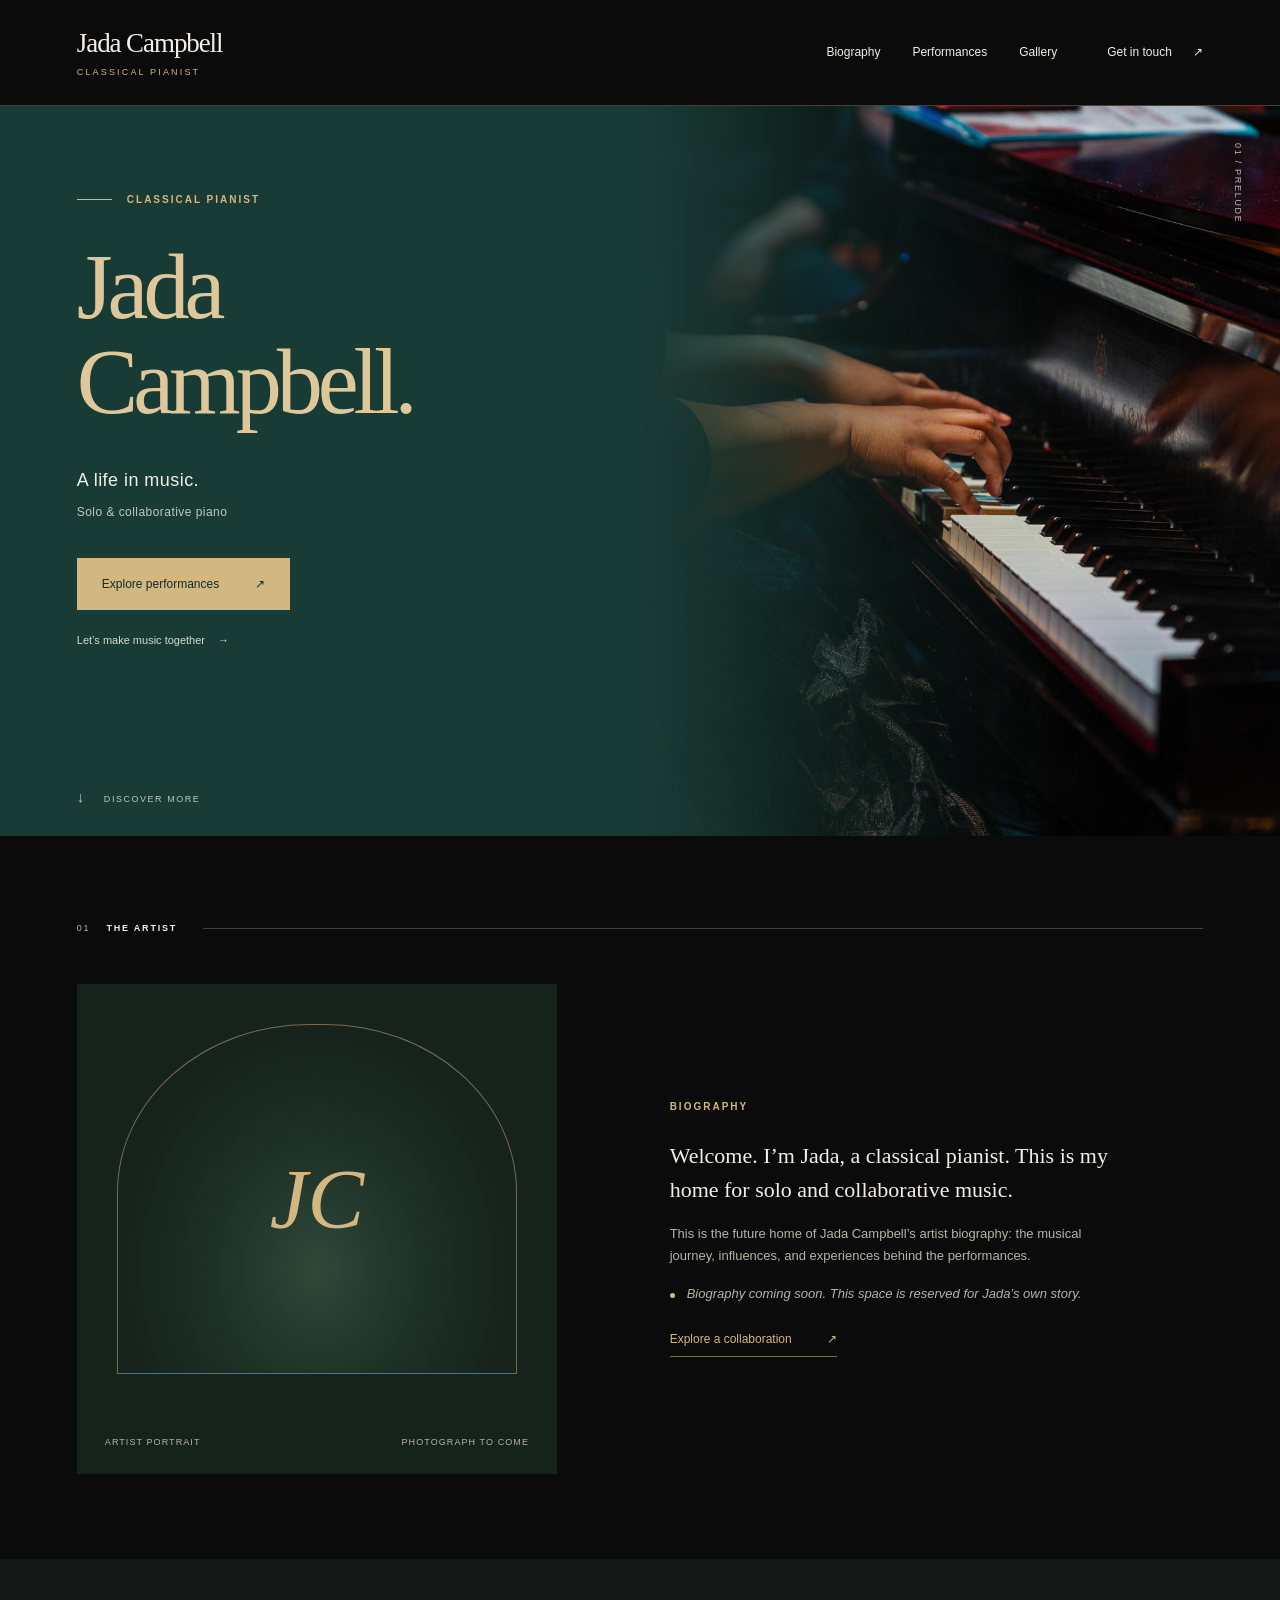
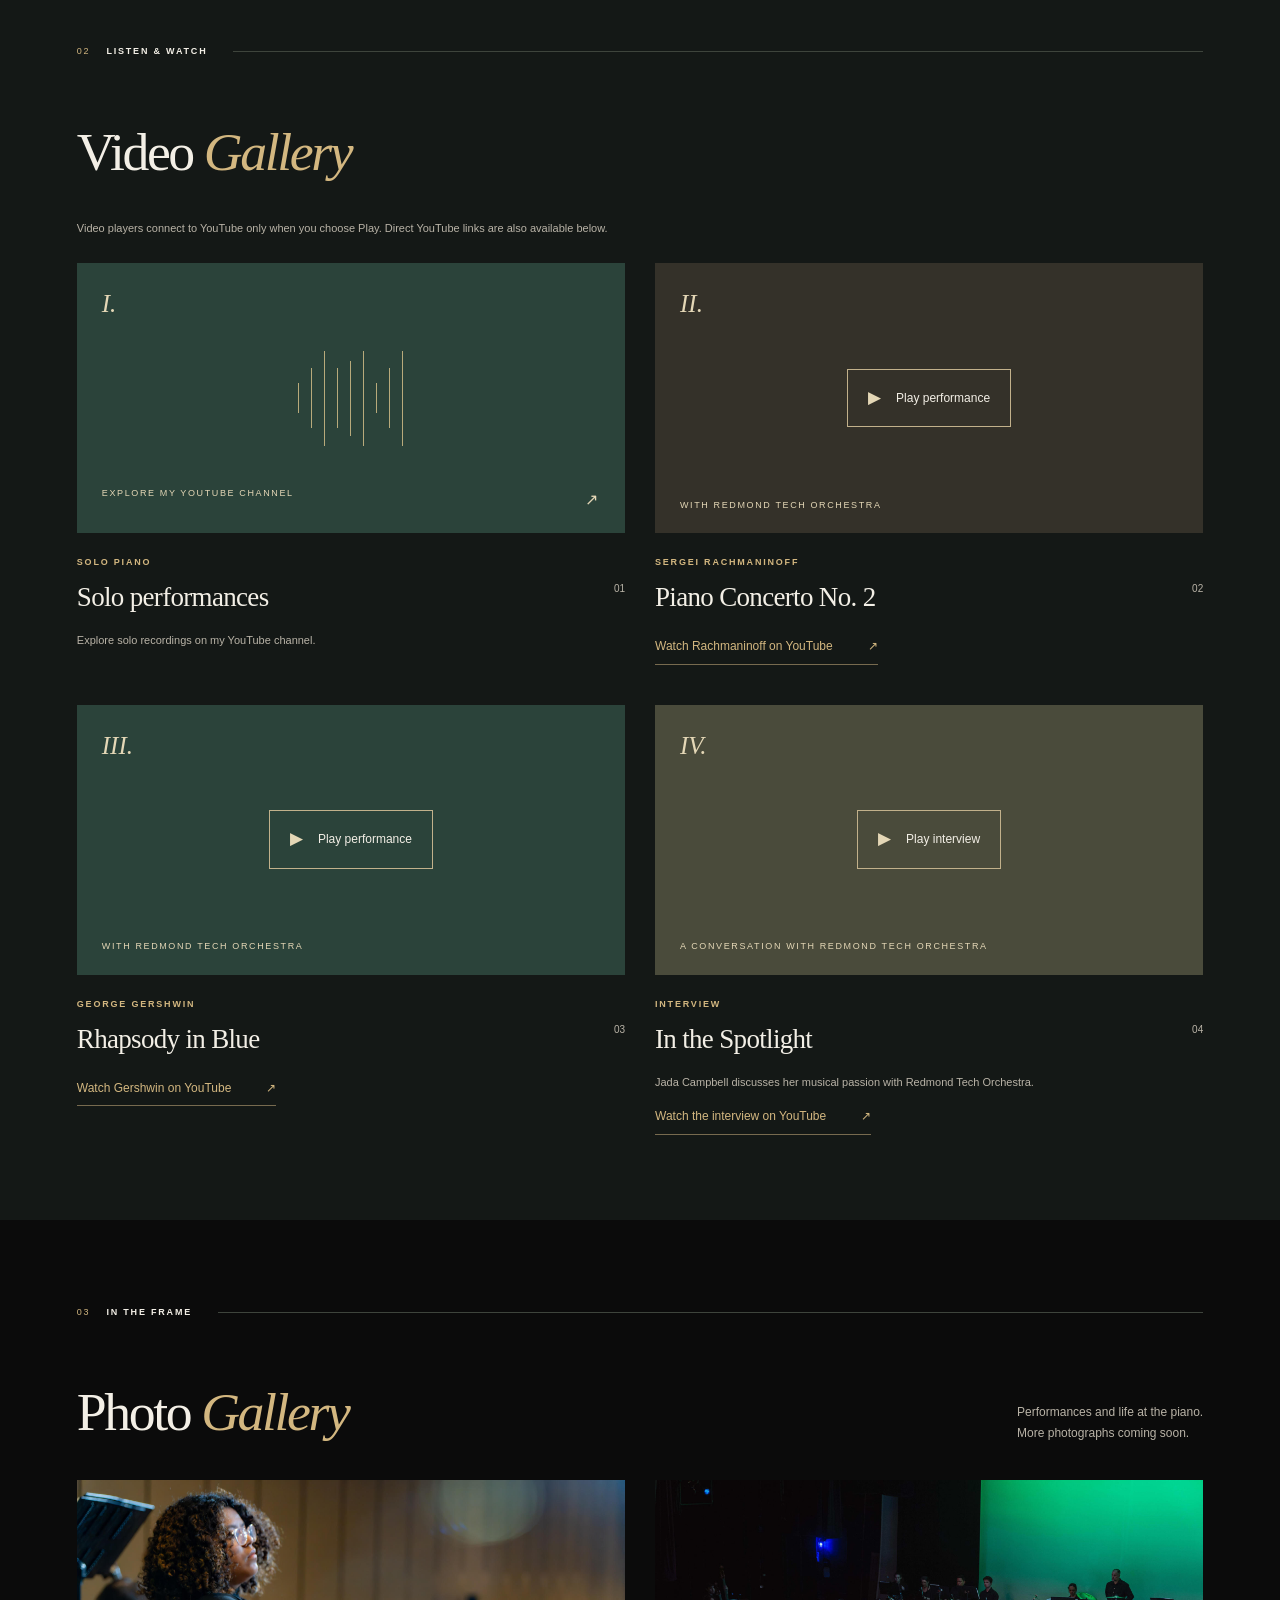
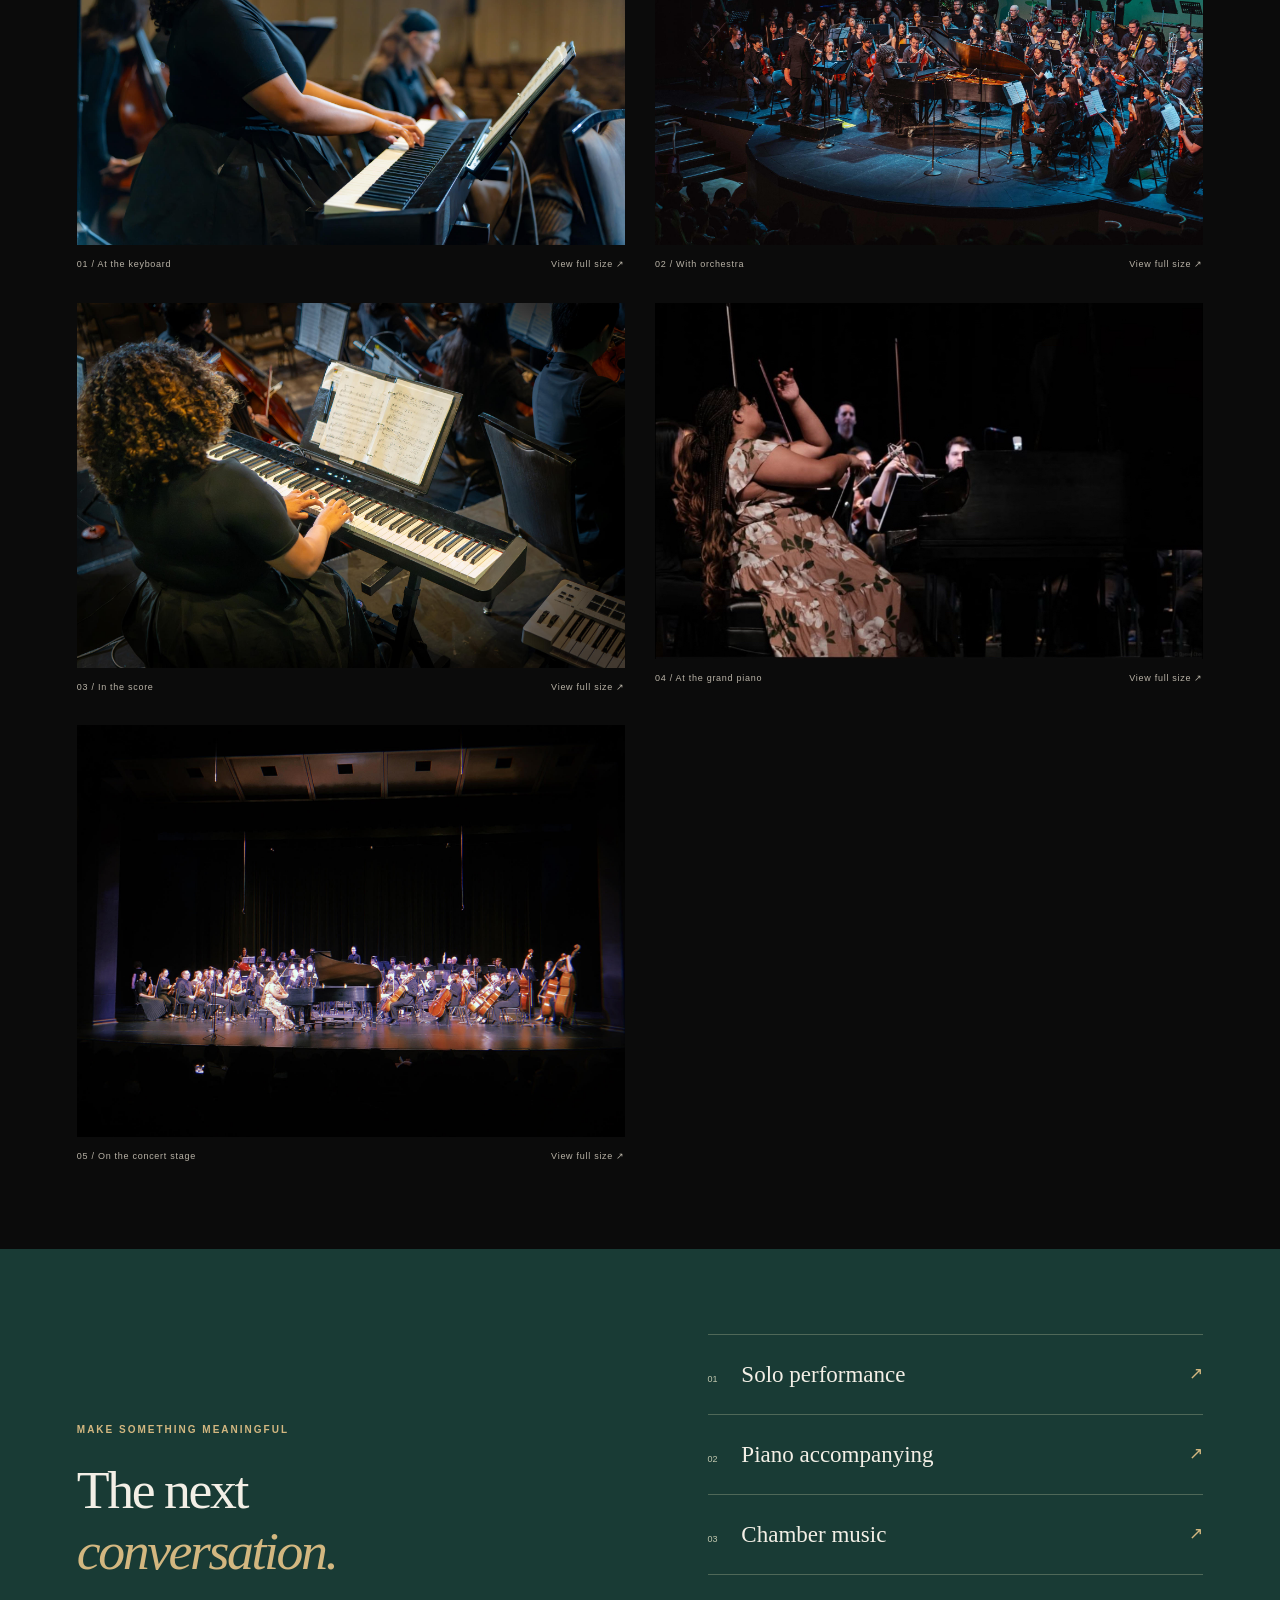
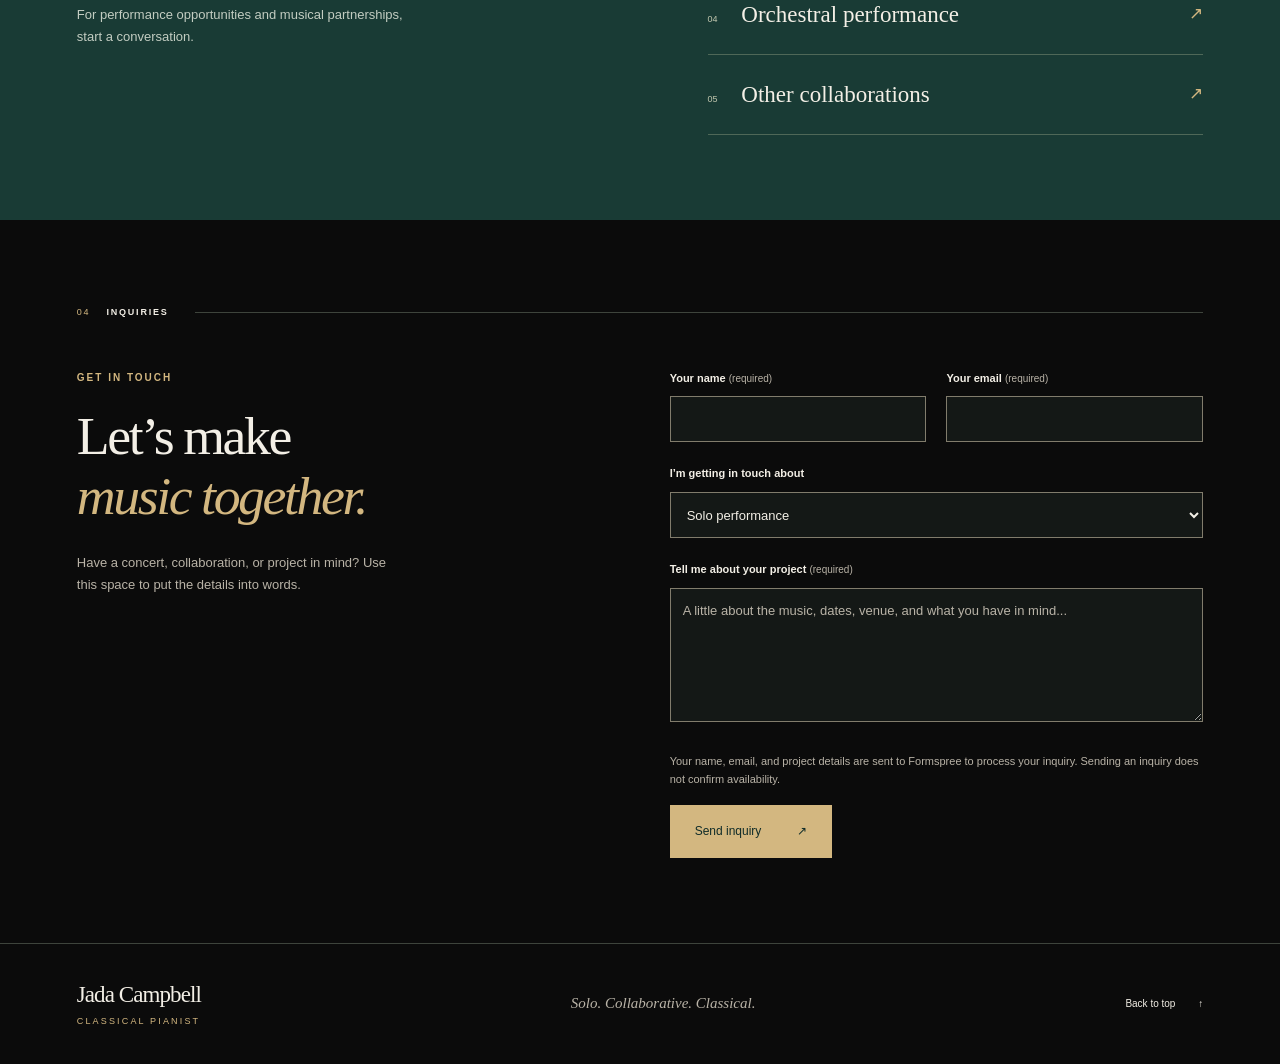
==== commit 1b4932e9: "Add two concert photographs to the gallery Co-authored-by: Copilot App <223556219+Copilot@users.nore" ====
--- a/index.html
+++ b/index.html
@@ -130,6 +130,18 @@
             </a>
             <figcaption><span>03 / In the score</span><span>View full size &#8599;</span></figcaption>
           </figure>
+          <figure class="gallery-item">
+            <a class="gallery-photo-link" href="./assets/grand-piano-performance.jpg" aria-label="View full-size photograph of Jada Campbell beside a grand piano">
+              <img class="gallery-photo" src="./assets/grand-piano-performance.jpg" width="828" height="539" loading="lazy" decoding="async" alt="Jada Campbell seated beside a grand piano with her hands raised, with orchestral musicians behind her.">
+            </a>
+            <figcaption><span>04 / At the grand piano</span><span>View full size &#8599;</span></figcaption>
+          </figure>
+          <figure class="gallery-item">
+            <a class="gallery-photo-link" href="./assets/concert-stage.jpeg" aria-label="View full-size photograph of Jada Campbell on the concert stage with orchestra">
+              <img class="gallery-photo" src="./assets/concert-stage.jpeg" width="2000" height="1500" loading="lazy" decoding="async" alt="Wide view of Jada Campbell at a grand piano with an orchestra across the concert stage.">
+            </a>
+            <figcaption><span>05 / On the concert stage</span><span>View full size &#8599;</span></figcaption>
+          </figure>
         </div>
       </section>
 
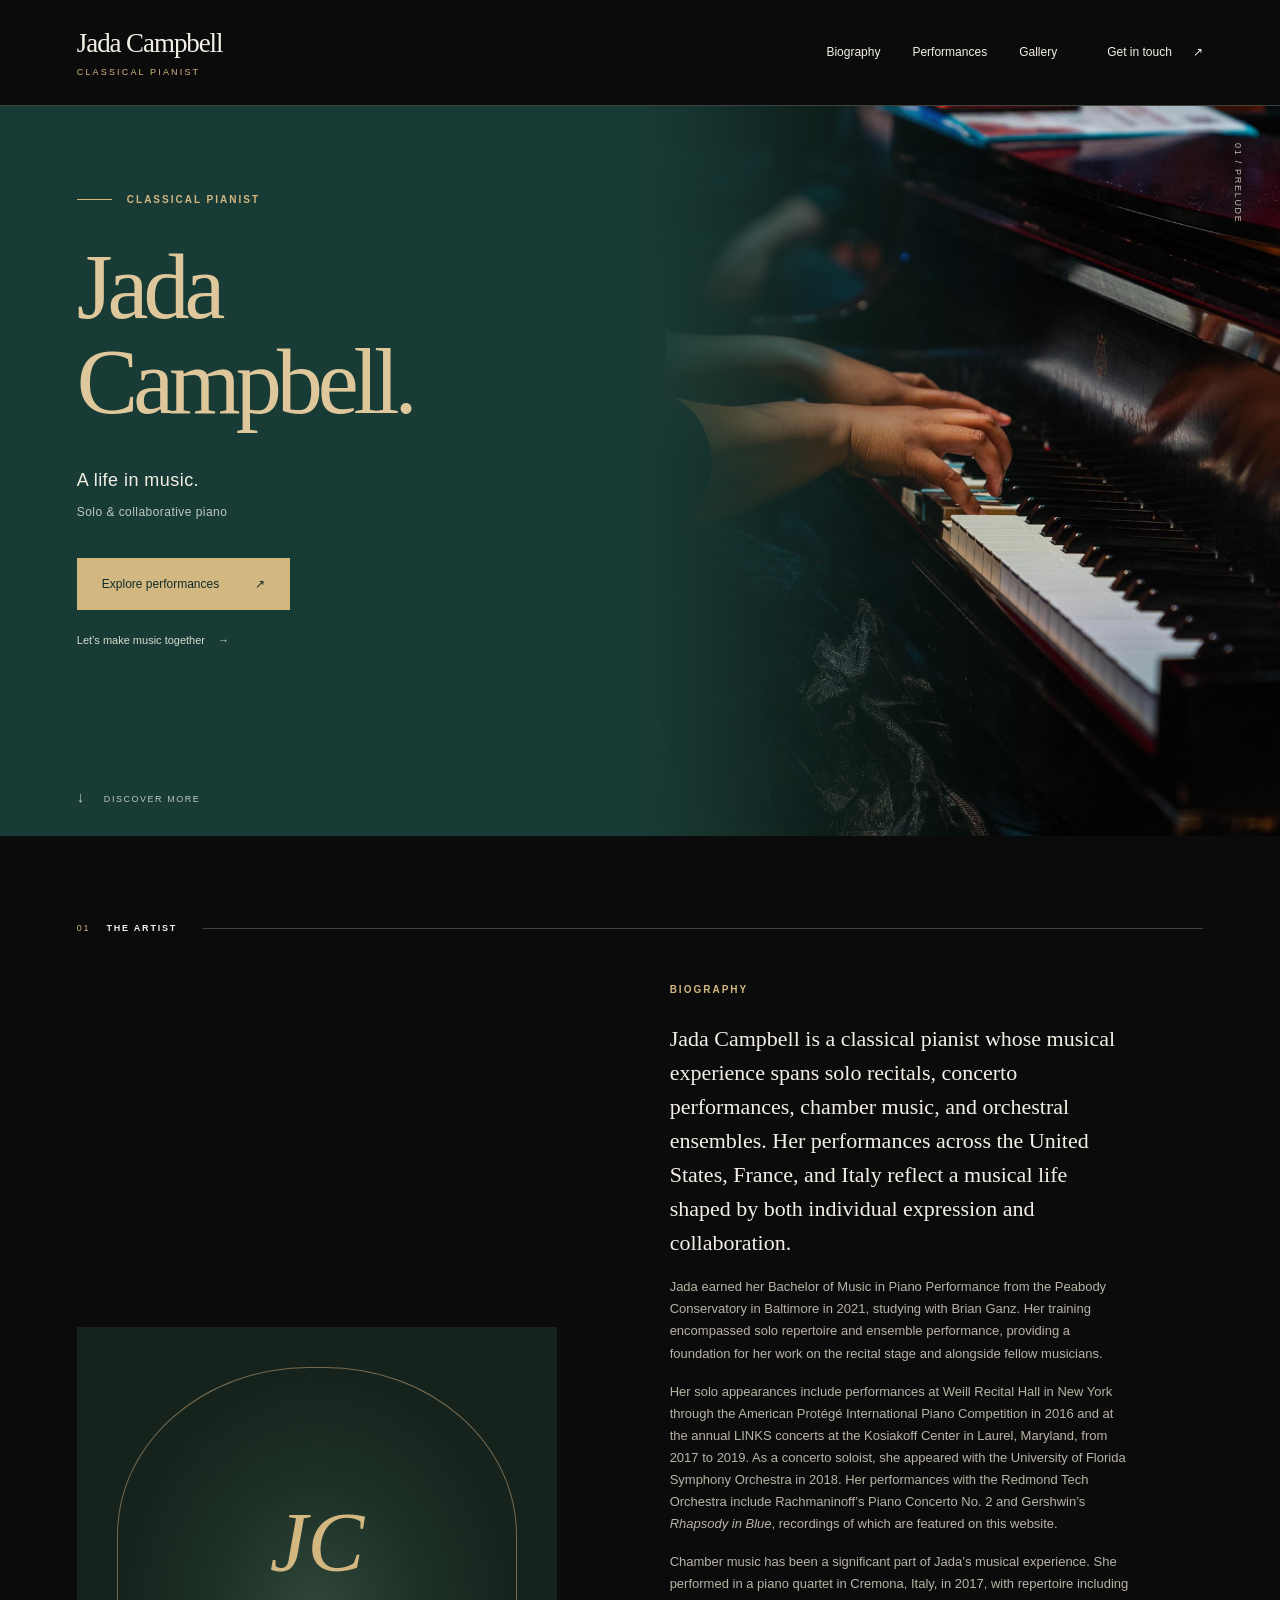
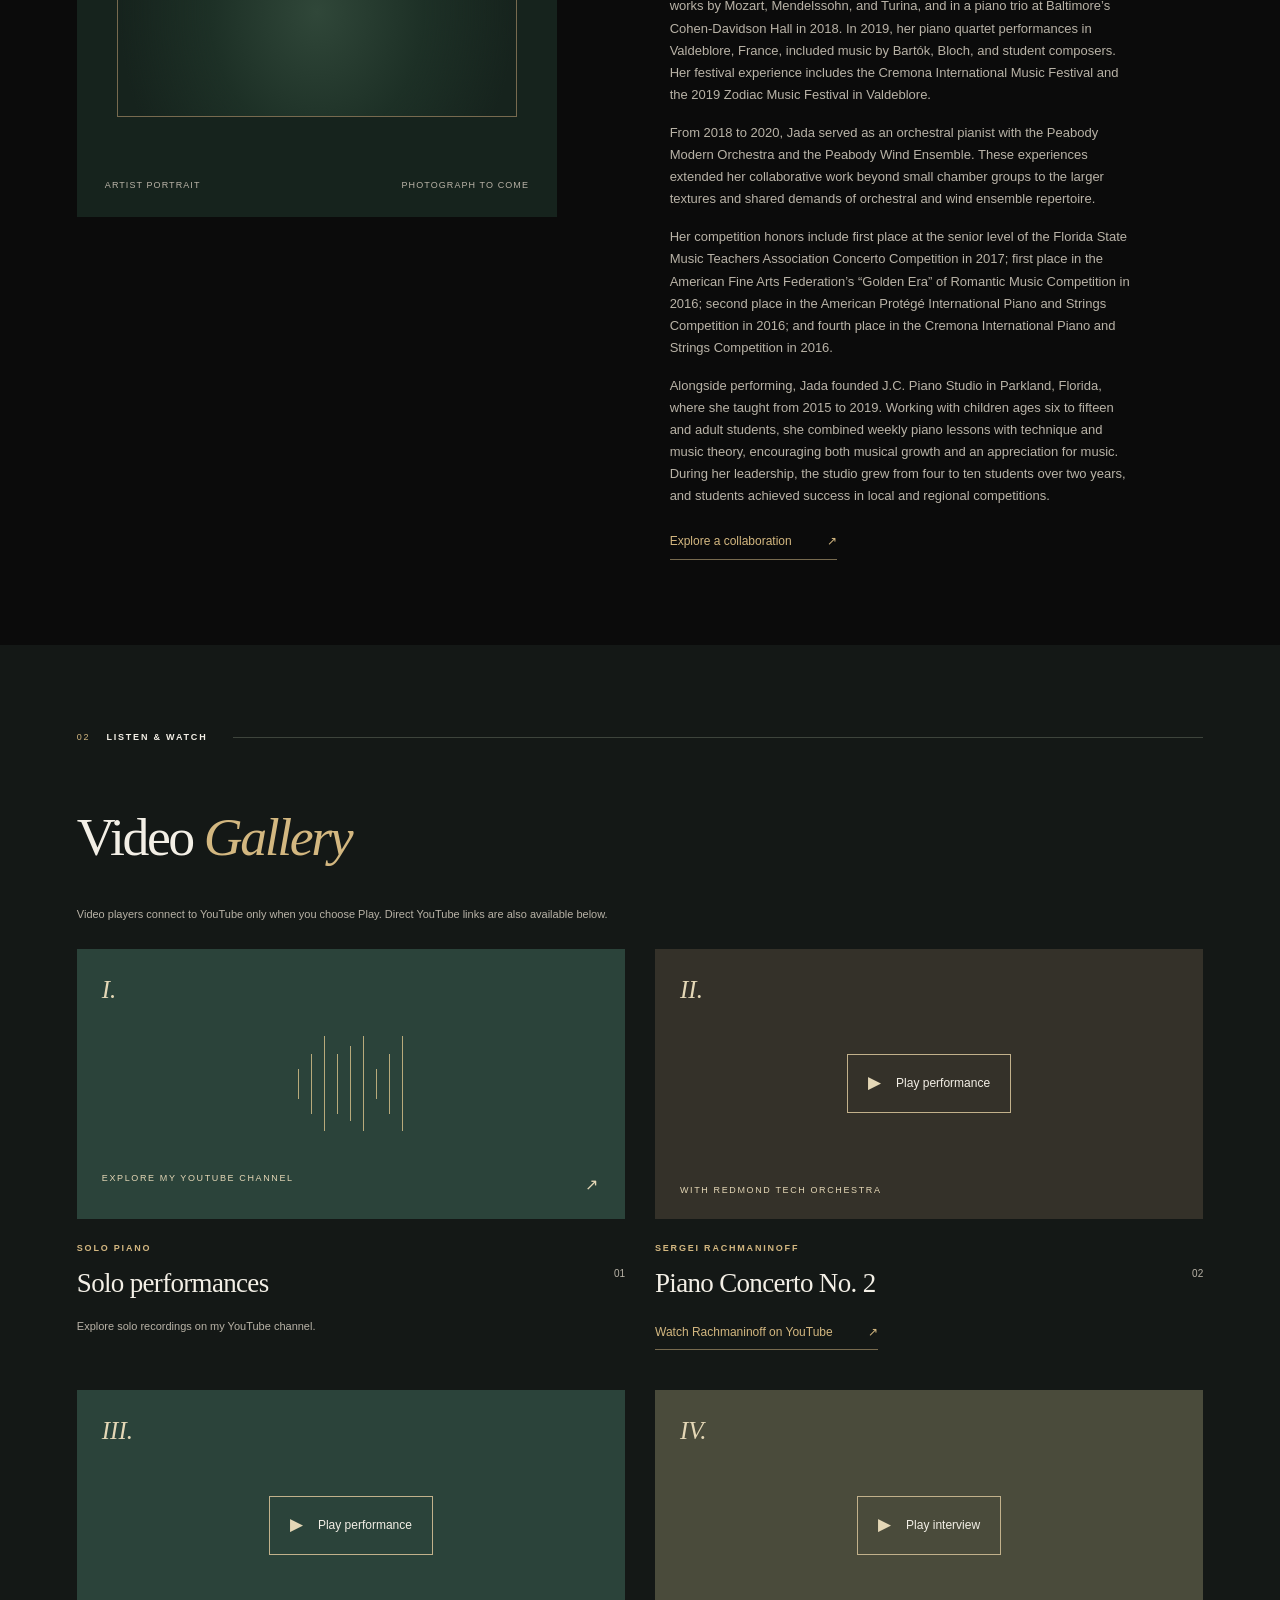
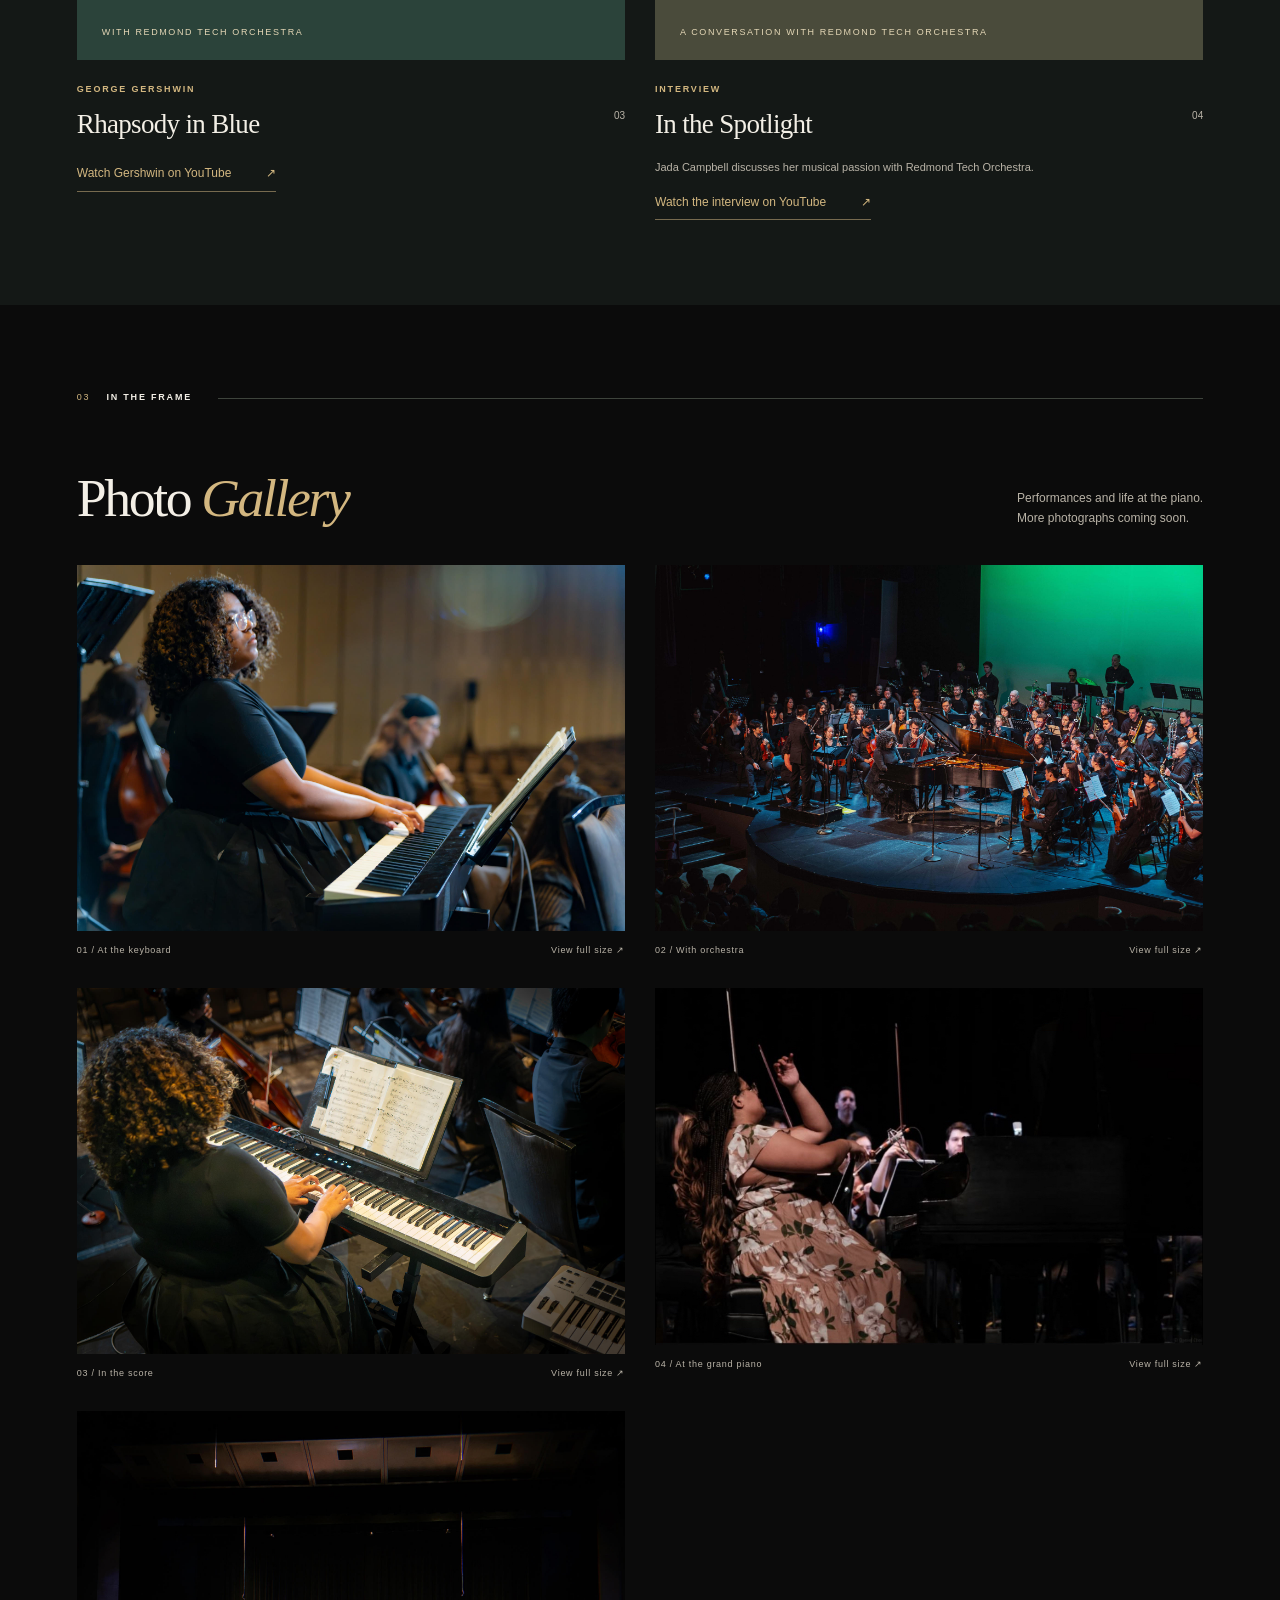
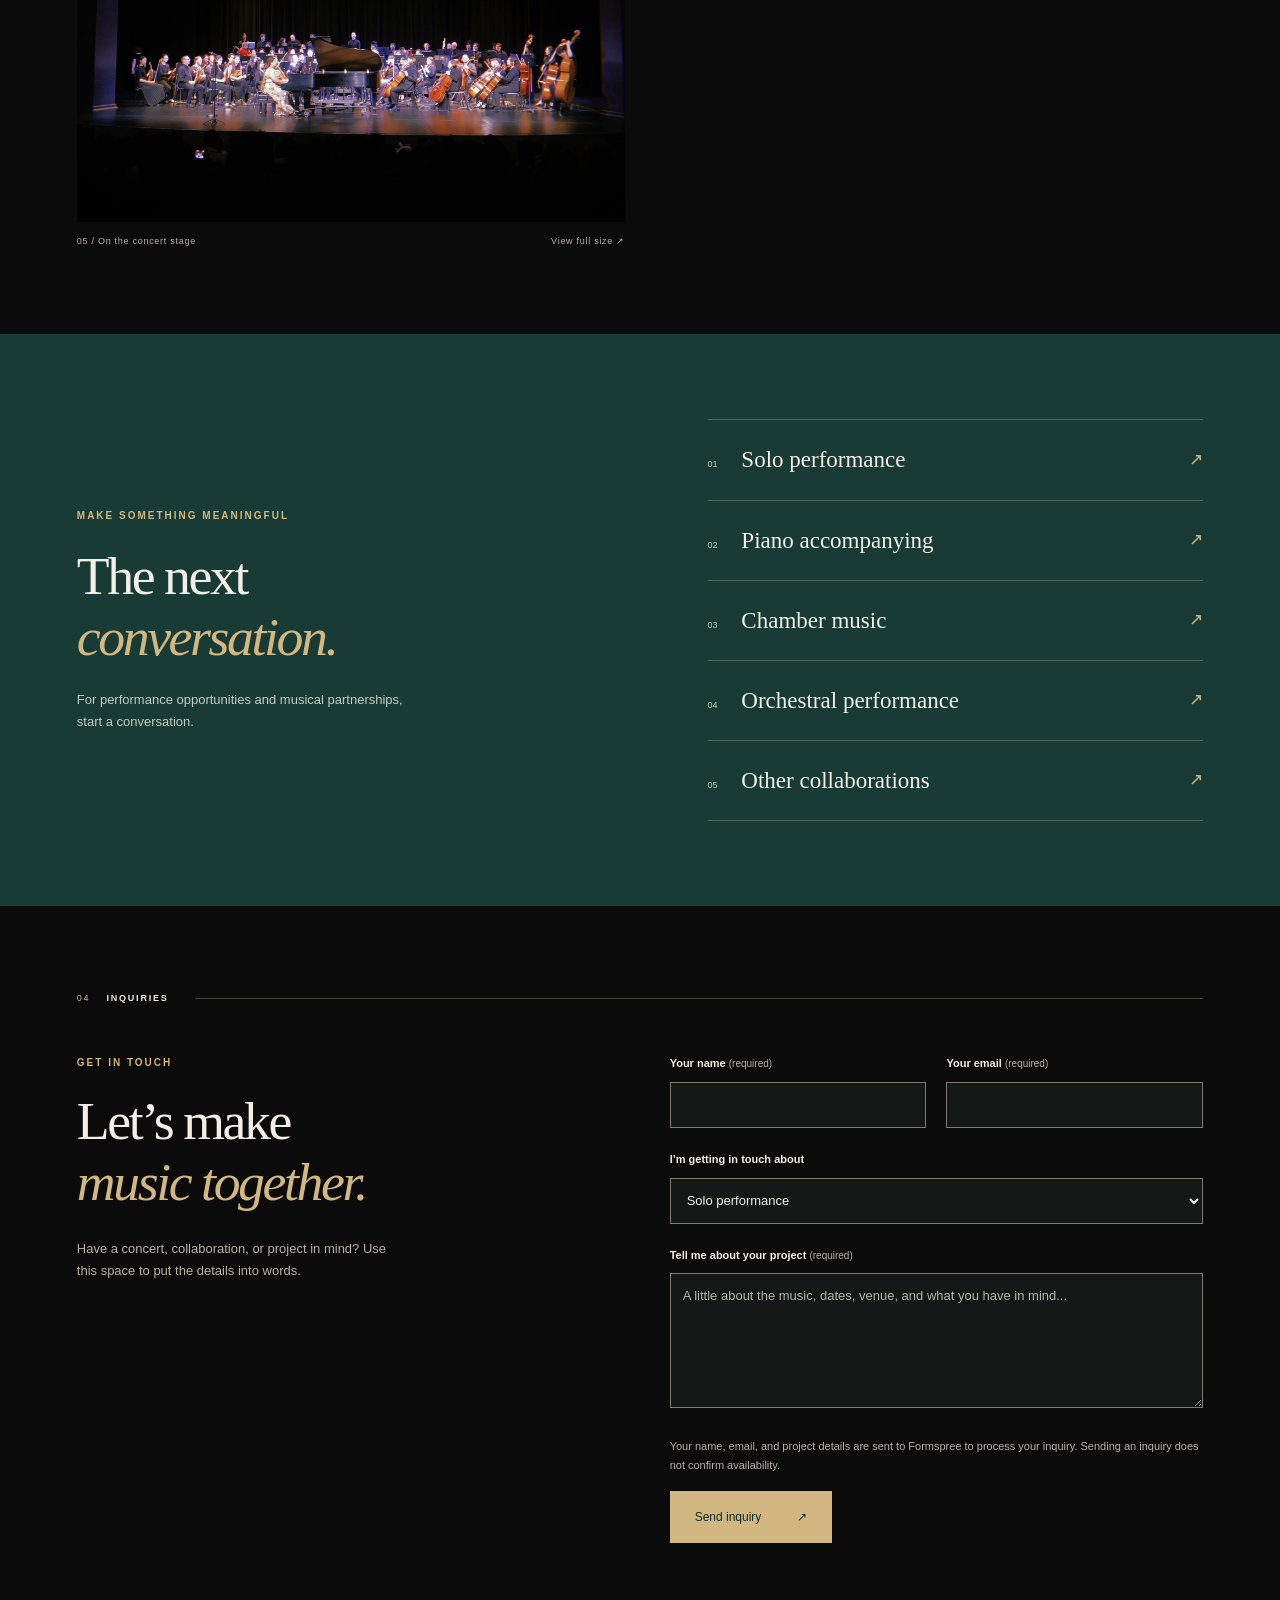
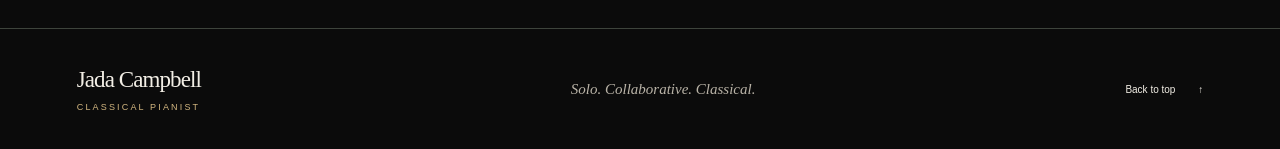
==== commit 910b775e: "Add artist biography from supplied resume Co-authored-by: Copilot App <223556219+Copilot@users.norep" ====
--- a/index.html
+++ b/index.html
@@ -48,9 +48,13 @@
           </div>
           <div class="about-copy">
             <h2 id="about-title" class="eyebrow">Biography</h2>
-            <p class="lead">Welcome. I&rsquo;m Jada, a classical pianist. This is my home for solo and collaborative music.</p>
-            <p>This is the future home of Jada Campbell&rsquo;s artist biography: the musical journey, influences, and experiences behind the performances.</p>
-            <p class="content-note"><span class="note-dot" aria-hidden="true"></span> Biography coming soon. This space is reserved for Jada&rsquo;s own story.</p>
+            <p class="lead">Jada Campbell is a classical pianist whose musical experience spans solo recitals, concerto performances, chamber music, and orchestral ensembles. Her performances across the United States, France, and Italy reflect a musical life shaped by both individual expression and collaboration.</p>
+            <p>Jada earned her Bachelor of Music in Piano Performance from the Peabody Conservatory in Baltimore in 2021, studying with Brian Ganz. Her training encompassed solo repertoire and ensemble performance, providing a foundation for her work on the recital stage and alongside fellow musicians.</p>
+            <p>Her solo appearances include performances at Weill Recital Hall in New York through the American Prot&eacute;g&eacute; International Piano Competition in 2016 and at the annual LINKS concerts at the Kosiakoff Center in Laurel, Maryland, from 2017 to 2019. As a concerto soloist, she appeared with the University of Florida Symphony Orchestra in 2018. Her performances with the Redmond Tech Orchestra include Rachmaninoff&rsquo;s Piano Concerto No. 2 and Gershwin&rsquo;s <em>Rhapsody in Blue</em>, recordings of which are featured on this website.</p>
+            <p>Chamber music has been a significant part of Jada&rsquo;s musical experience. She performed in a piano quartet in Cremona, Italy, in 2017, with repertoire including works by Mozart, Mendelssohn, and Turina, and in a piano trio at Baltimore&rsquo;s Cohen-Davidson Hall in 2018. In 2019, her piano quartet performances in Valdeblore, France, included music by Bart&oacute;k, Bloch, and student composers. Her festival experience includes the Cremona International Music Festival and the 2019 Zodiac Music Festival in Valdeblore.</p>
+            <p>From 2018 to 2020, Jada served as an orchestral pianist with the Peabody Modern Orchestra and the Peabody Wind Ensemble. These experiences extended her collaborative work beyond small chamber groups to the larger textures and shared demands of orchestral and wind ensemble repertoire.</p>
+            <p>Her competition honors include first place at the senior level of the Florida State Music Teachers Association Concerto Competition in 2017; first place in the American Fine Arts Federation&rsquo;s &ldquo;Golden Era&rdquo; of Romantic Music Competition in 2016; second place in the American Prot&eacute;g&eacute; International Piano and Strings Competition in 2016; and fourth place in the Cremona International Piano and Strings Competition in 2016.</p>
+            <p>Alongside performing, Jada founded J.C. Piano Studio in Parkland, Florida, where she taught from 2015 to 2019. Working with children ages six to fifteen and adult students, she combined weekly piano lessons with technique and music theory, encouraging both musical growth and an appreciation for music. During her leadership, the studio grew from four to ten students over two years, and students achieved success in local and regional competitions.</p>
             <a class="text-link" href="#contact">Explore a collaboration <span aria-hidden="true">&#8599;</span></a>
           </div>
         </div>
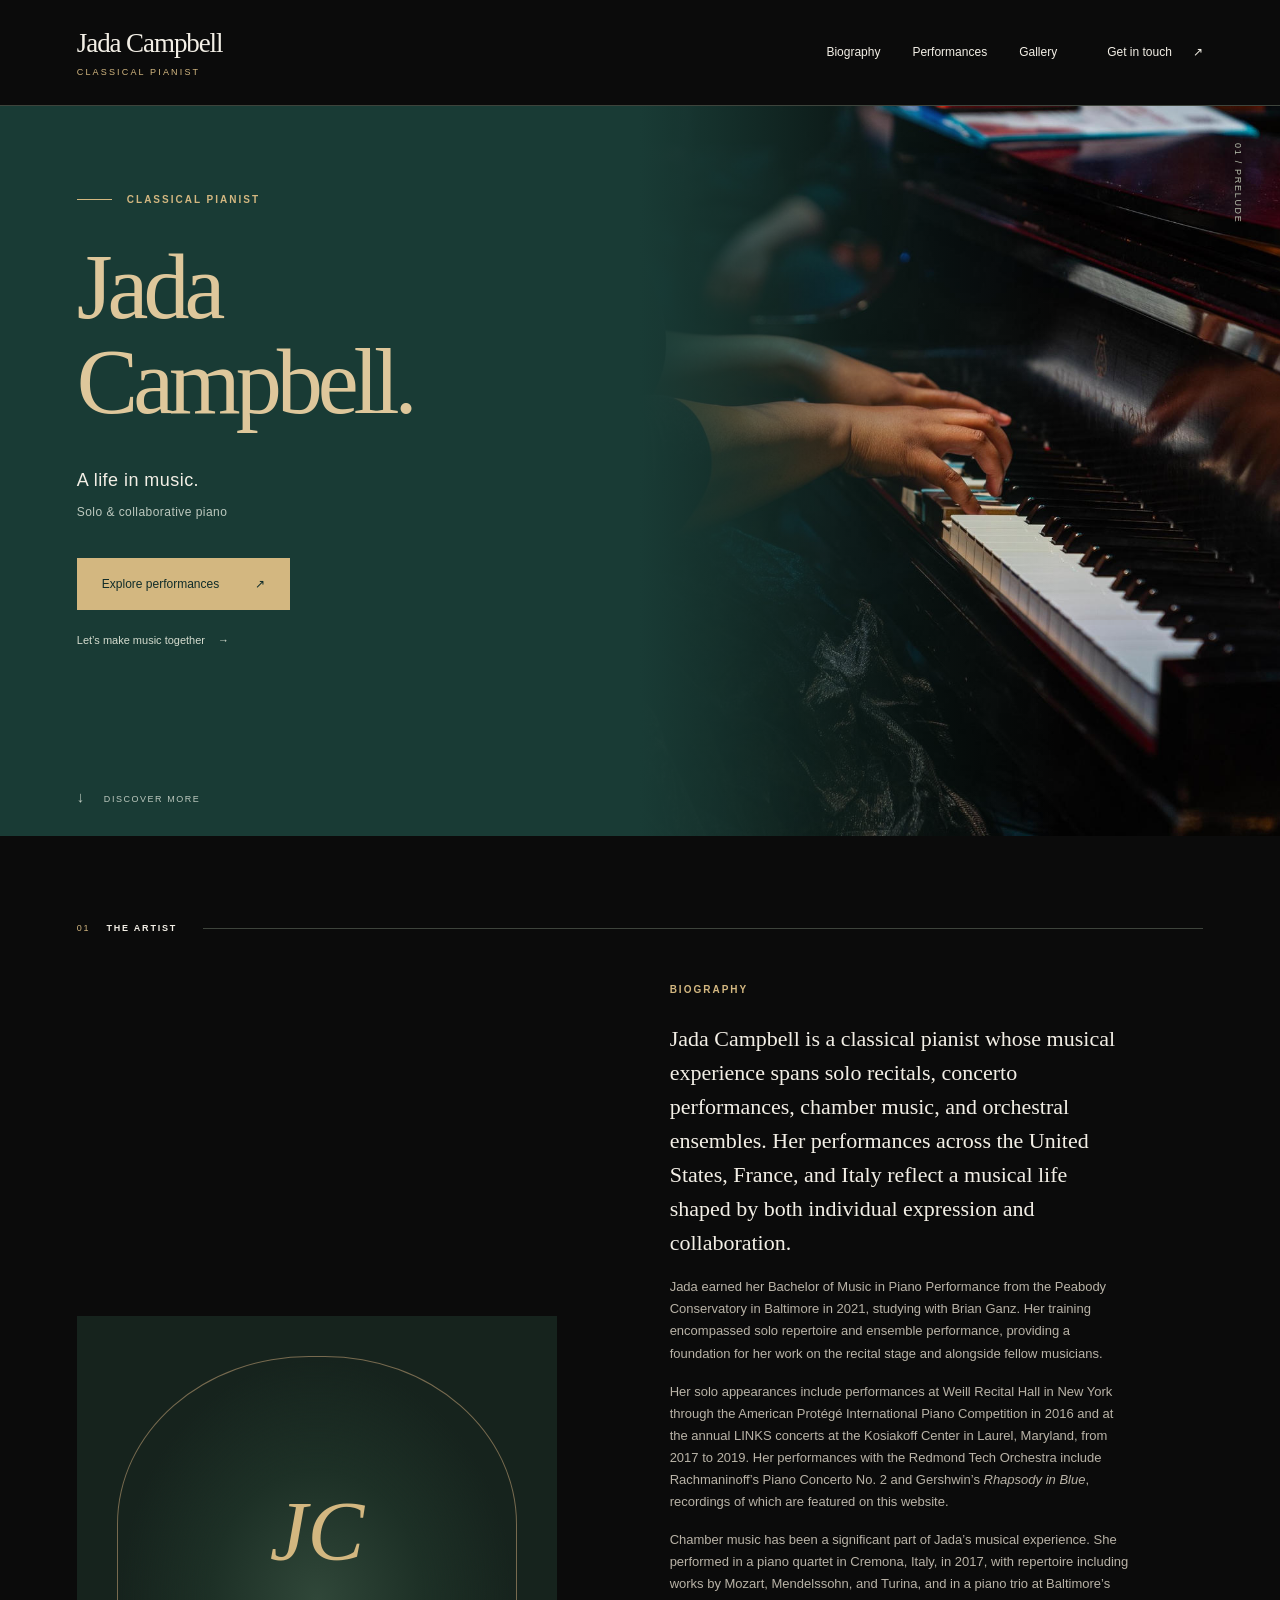
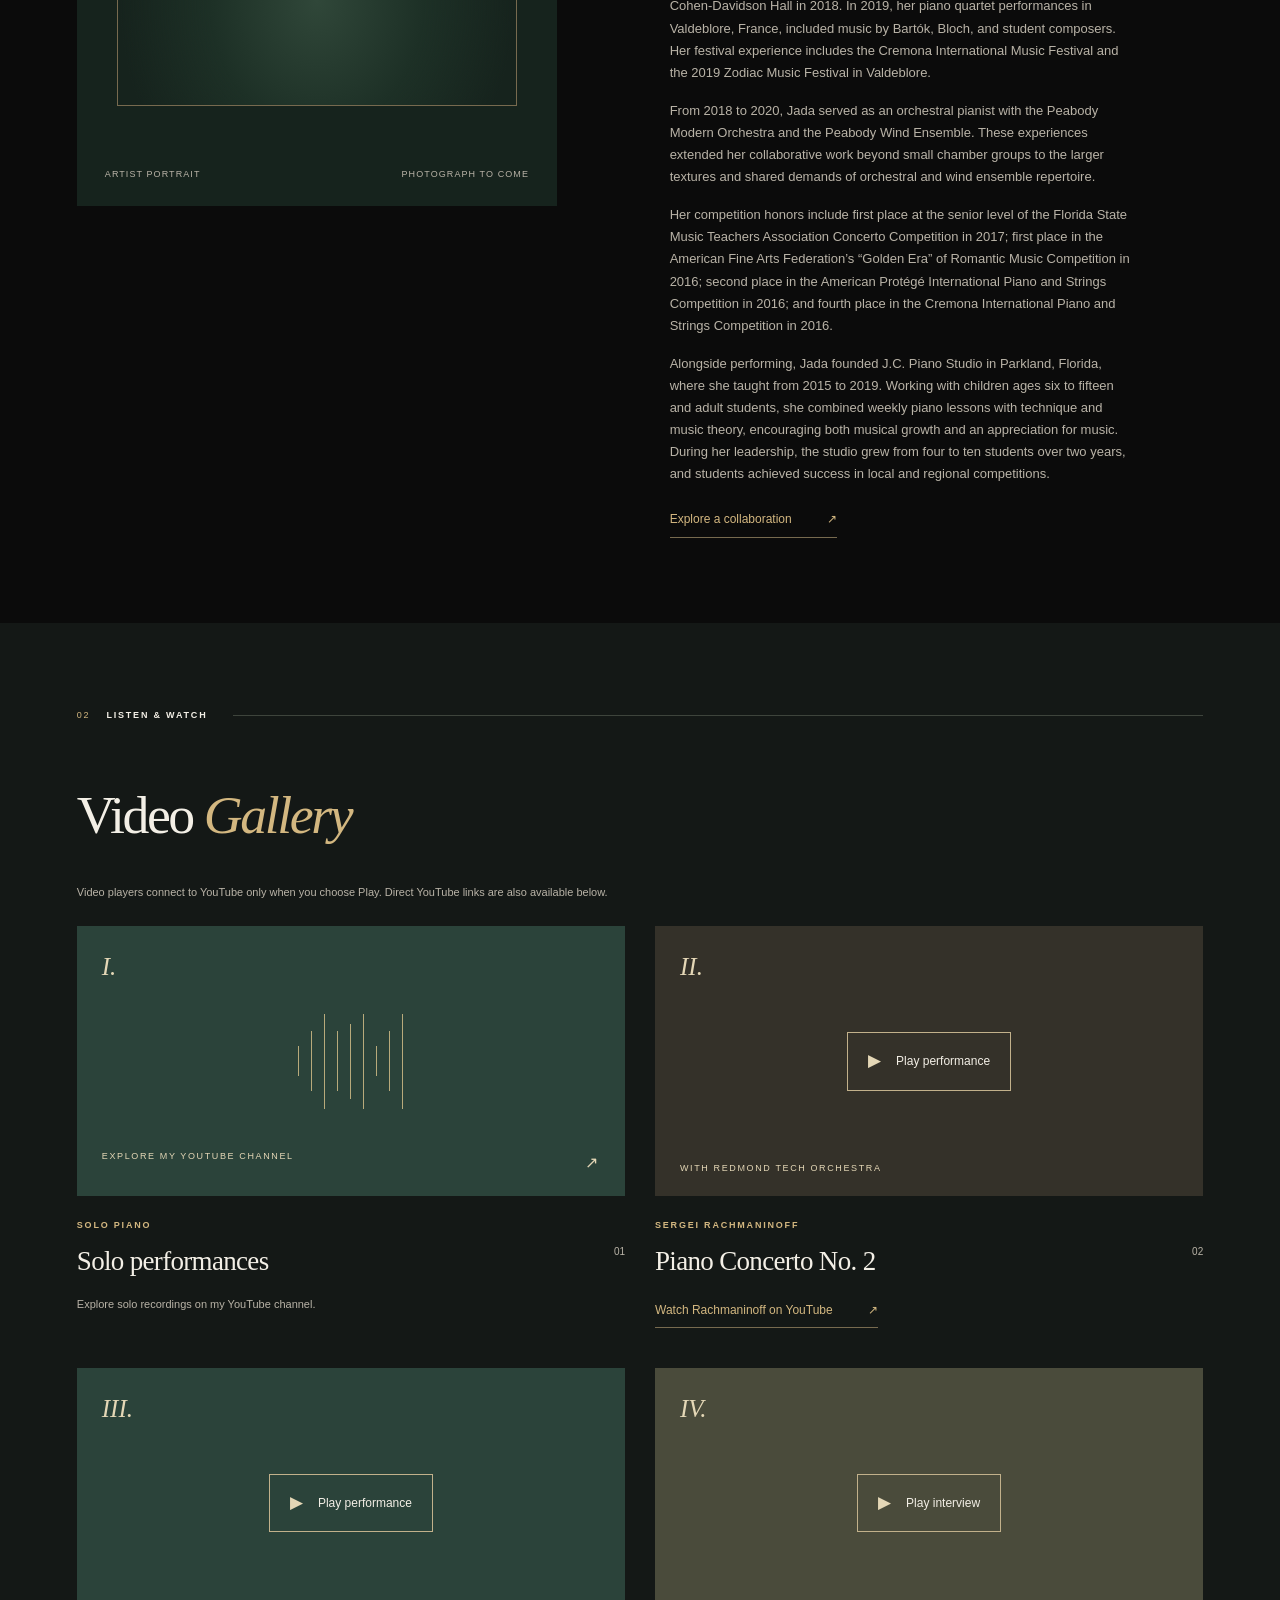
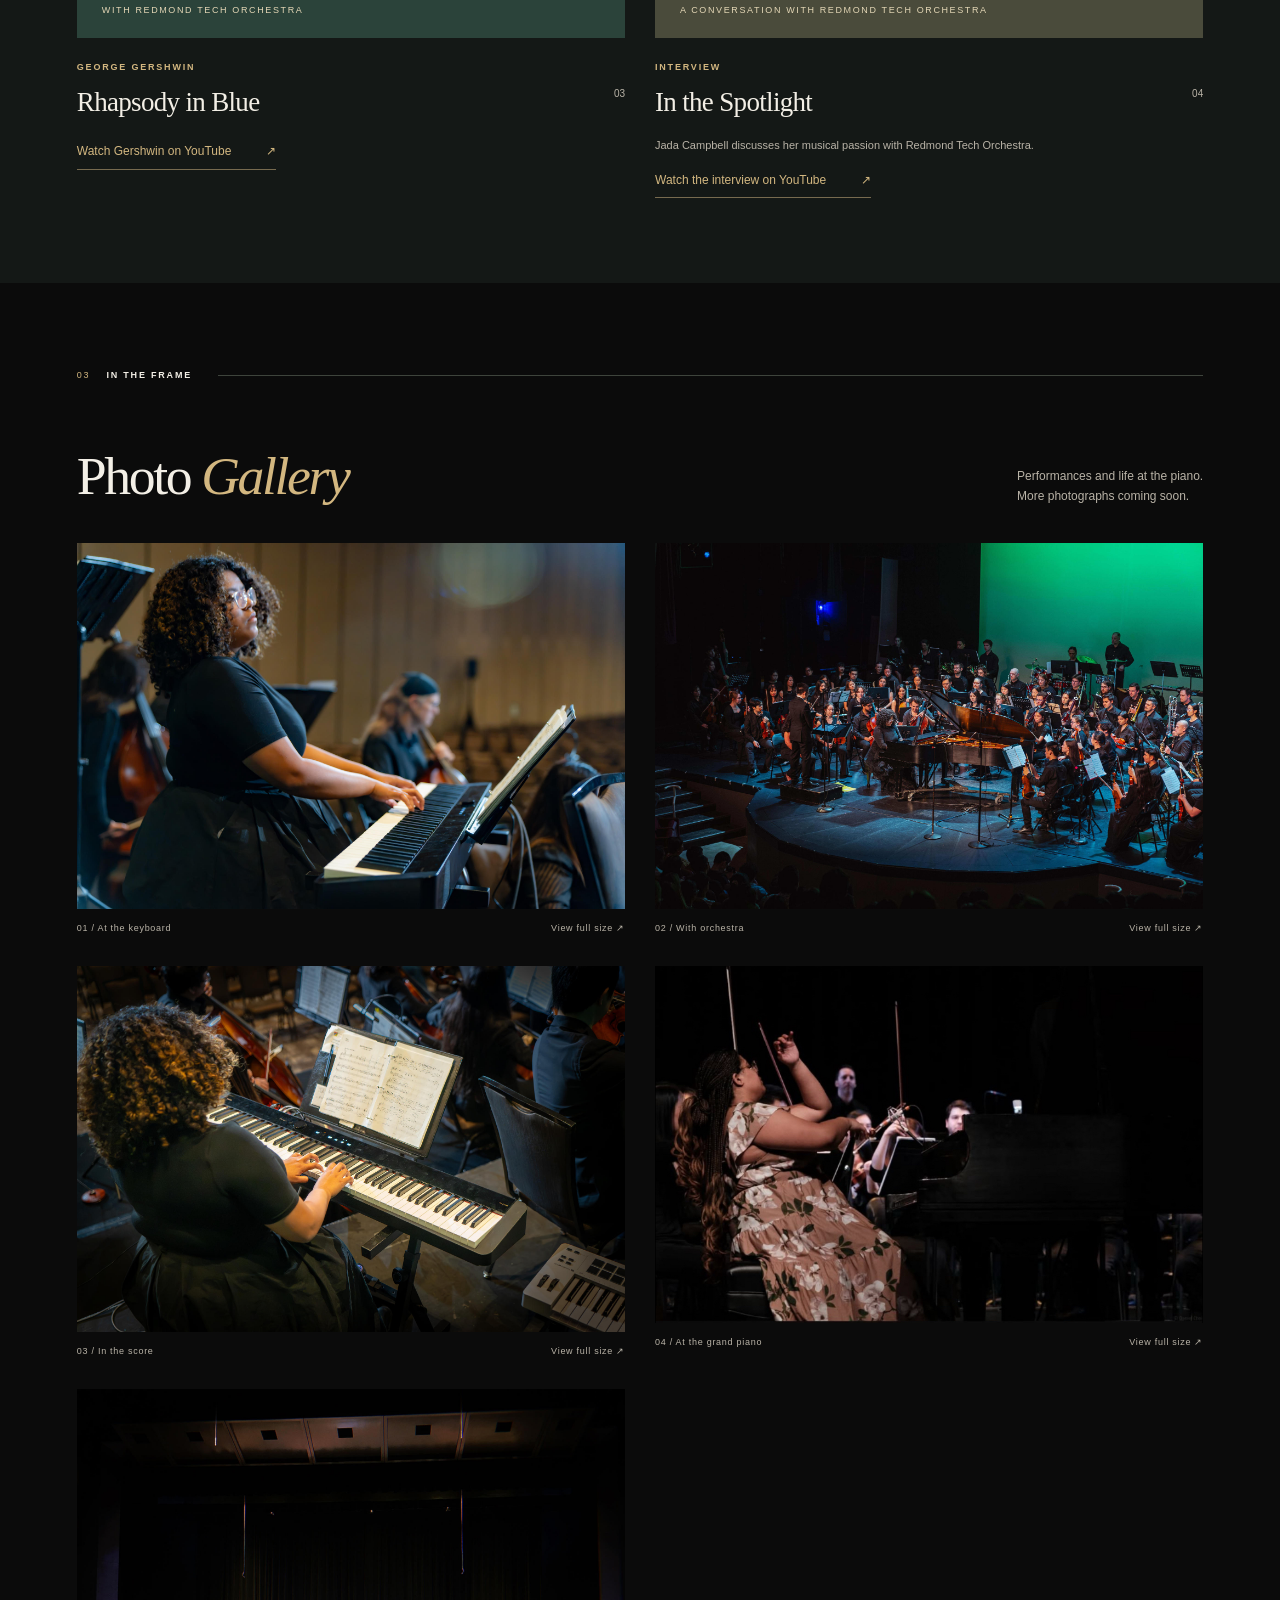
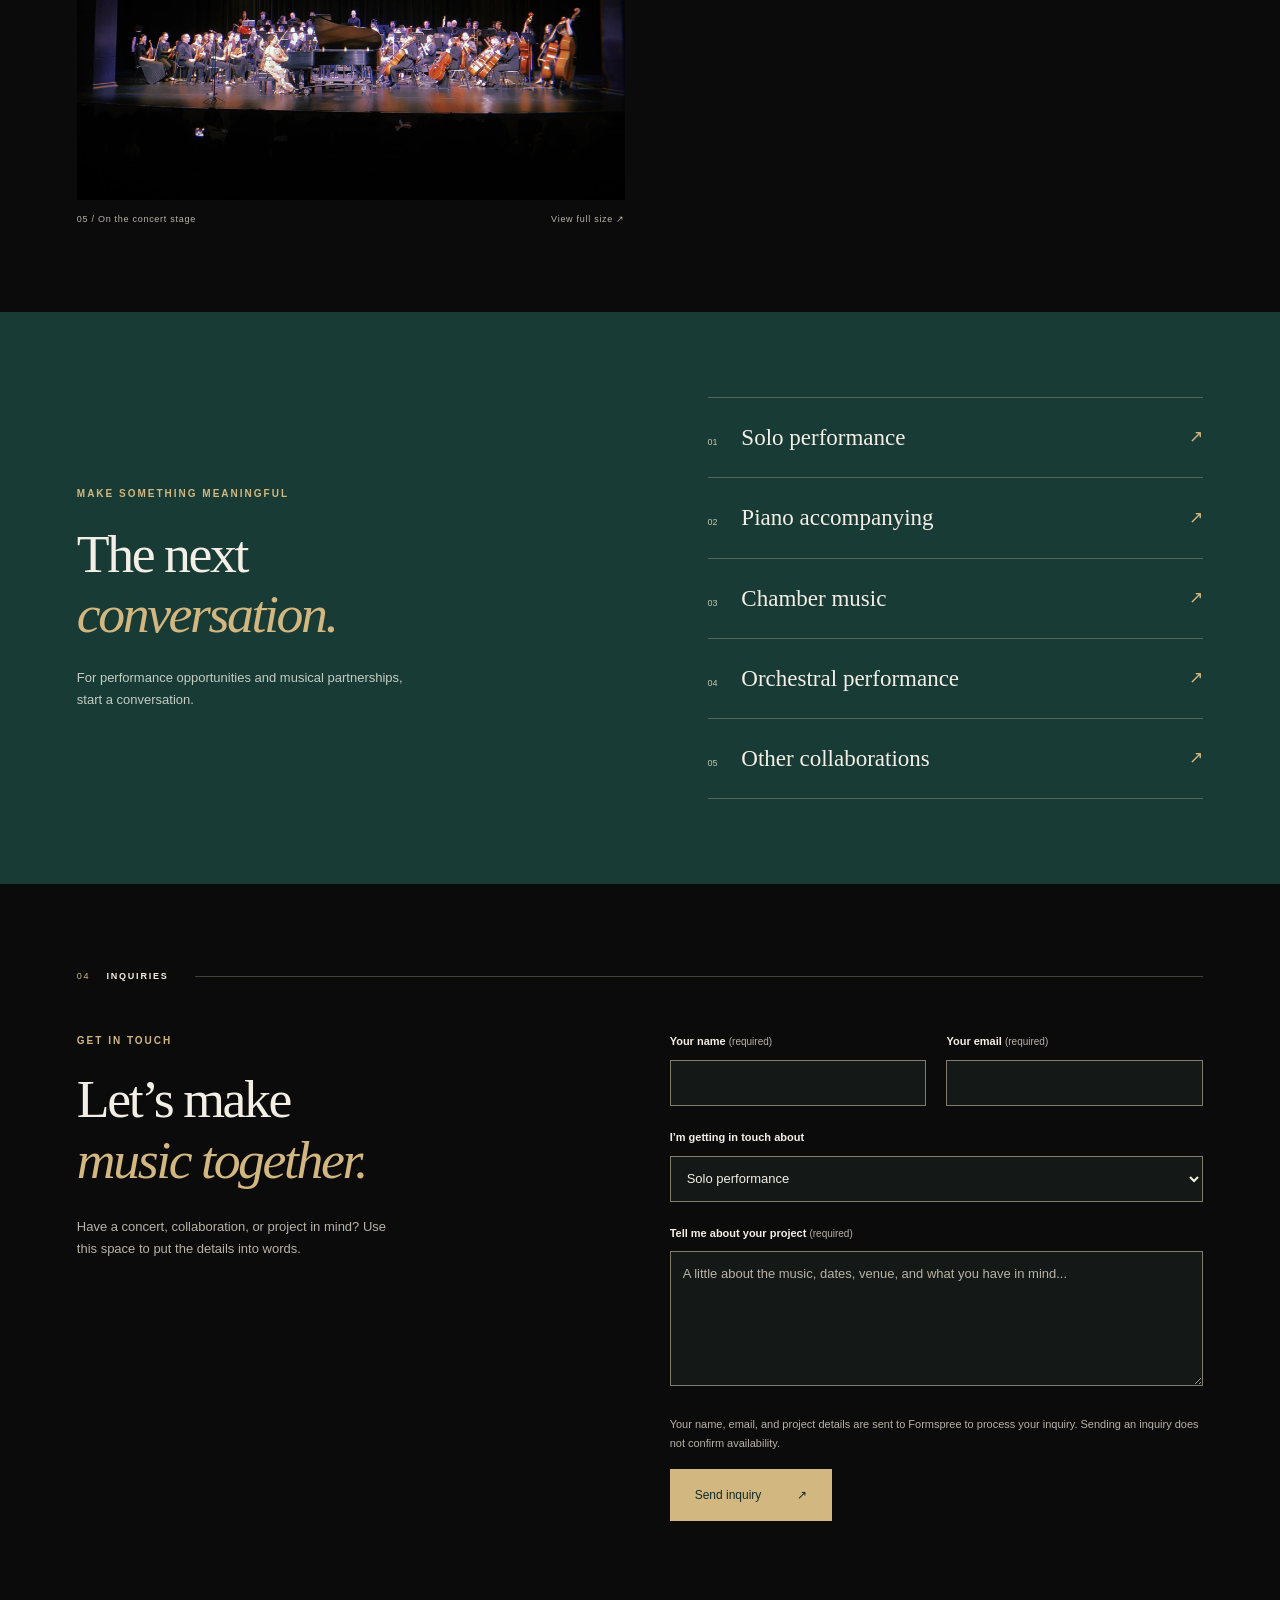
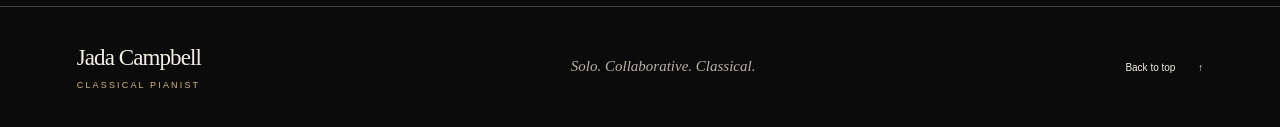
==== commit ac409fa8: "Remove University of Florida appearance from biography Co-authored-by: Copilot App <223556219+Copilo" ====
--- a/index.html
+++ b/index.html
@@ -50,7 +50,7 @@
             <h2 id="about-title" class="eyebrow">Biography</h2>
             <p class="lead">Jada Campbell is a classical pianist whose musical experience spans solo recitals, concerto performances, chamber music, and orchestral ensembles. Her performances across the United States, France, and Italy reflect a musical life shaped by both individual expression and collaboration.</p>
             <p>Jada earned her Bachelor of Music in Piano Performance from the Peabody Conservatory in Baltimore in 2021, studying with Brian Ganz. Her training encompassed solo repertoire and ensemble performance, providing a foundation for her work on the recital stage and alongside fellow musicians.</p>
-            <p>Her solo appearances include performances at Weill Recital Hall in New York through the American Prot&eacute;g&eacute; International Piano Competition in 2016 and at the annual LINKS concerts at the Kosiakoff Center in Laurel, Maryland, from 2017 to 2019. As a concerto soloist, she appeared with the University of Florida Symphony Orchestra in 2018. Her performances with the Redmond Tech Orchestra include Rachmaninoff&rsquo;s Piano Concerto No. 2 and Gershwin&rsquo;s <em>Rhapsody in Blue</em>, recordings of which are featured on this website.</p>
+            <p>Her solo appearances include performances at Weill Recital Hall in New York through the American Prot&eacute;g&eacute; International Piano Competition in 2016 and at the annual LINKS concerts at the Kosiakoff Center in Laurel, Maryland, from 2017 to 2019. Her performances with the Redmond Tech Orchestra include Rachmaninoff&rsquo;s Piano Concerto No. 2 and Gershwin&rsquo;s <em>Rhapsody in Blue</em>, recordings of which are featured on this website.</p>
             <p>Chamber music has been a significant part of Jada&rsquo;s musical experience. She performed in a piano quartet in Cremona, Italy, in 2017, with repertoire including works by Mozart, Mendelssohn, and Turina, and in a piano trio at Baltimore&rsquo;s Cohen-Davidson Hall in 2018. In 2019, her piano quartet performances in Valdeblore, France, included music by Bart&oacute;k, Bloch, and student composers. Her festival experience includes the Cremona International Music Festival and the 2019 Zodiac Music Festival in Valdeblore.</p>
             <p>From 2018 to 2020, Jada served as an orchestral pianist with the Peabody Modern Orchestra and the Peabody Wind Ensemble. These experiences extended her collaborative work beyond small chamber groups to the larger textures and shared demands of orchestral and wind ensemble repertoire.</p>
             <p>Her competition honors include first place at the senior level of the Florida State Music Teachers Association Concerto Competition in 2017; first place in the American Fine Arts Federation&rsquo;s &ldquo;Golden Era&rdquo; of Romantic Music Competition in 2016; second place in the American Prot&eacute;g&eacute; International Piano and Strings Competition in 2016; and fourth place in the Cremona International Piano and Strings Competition in 2016.</p>
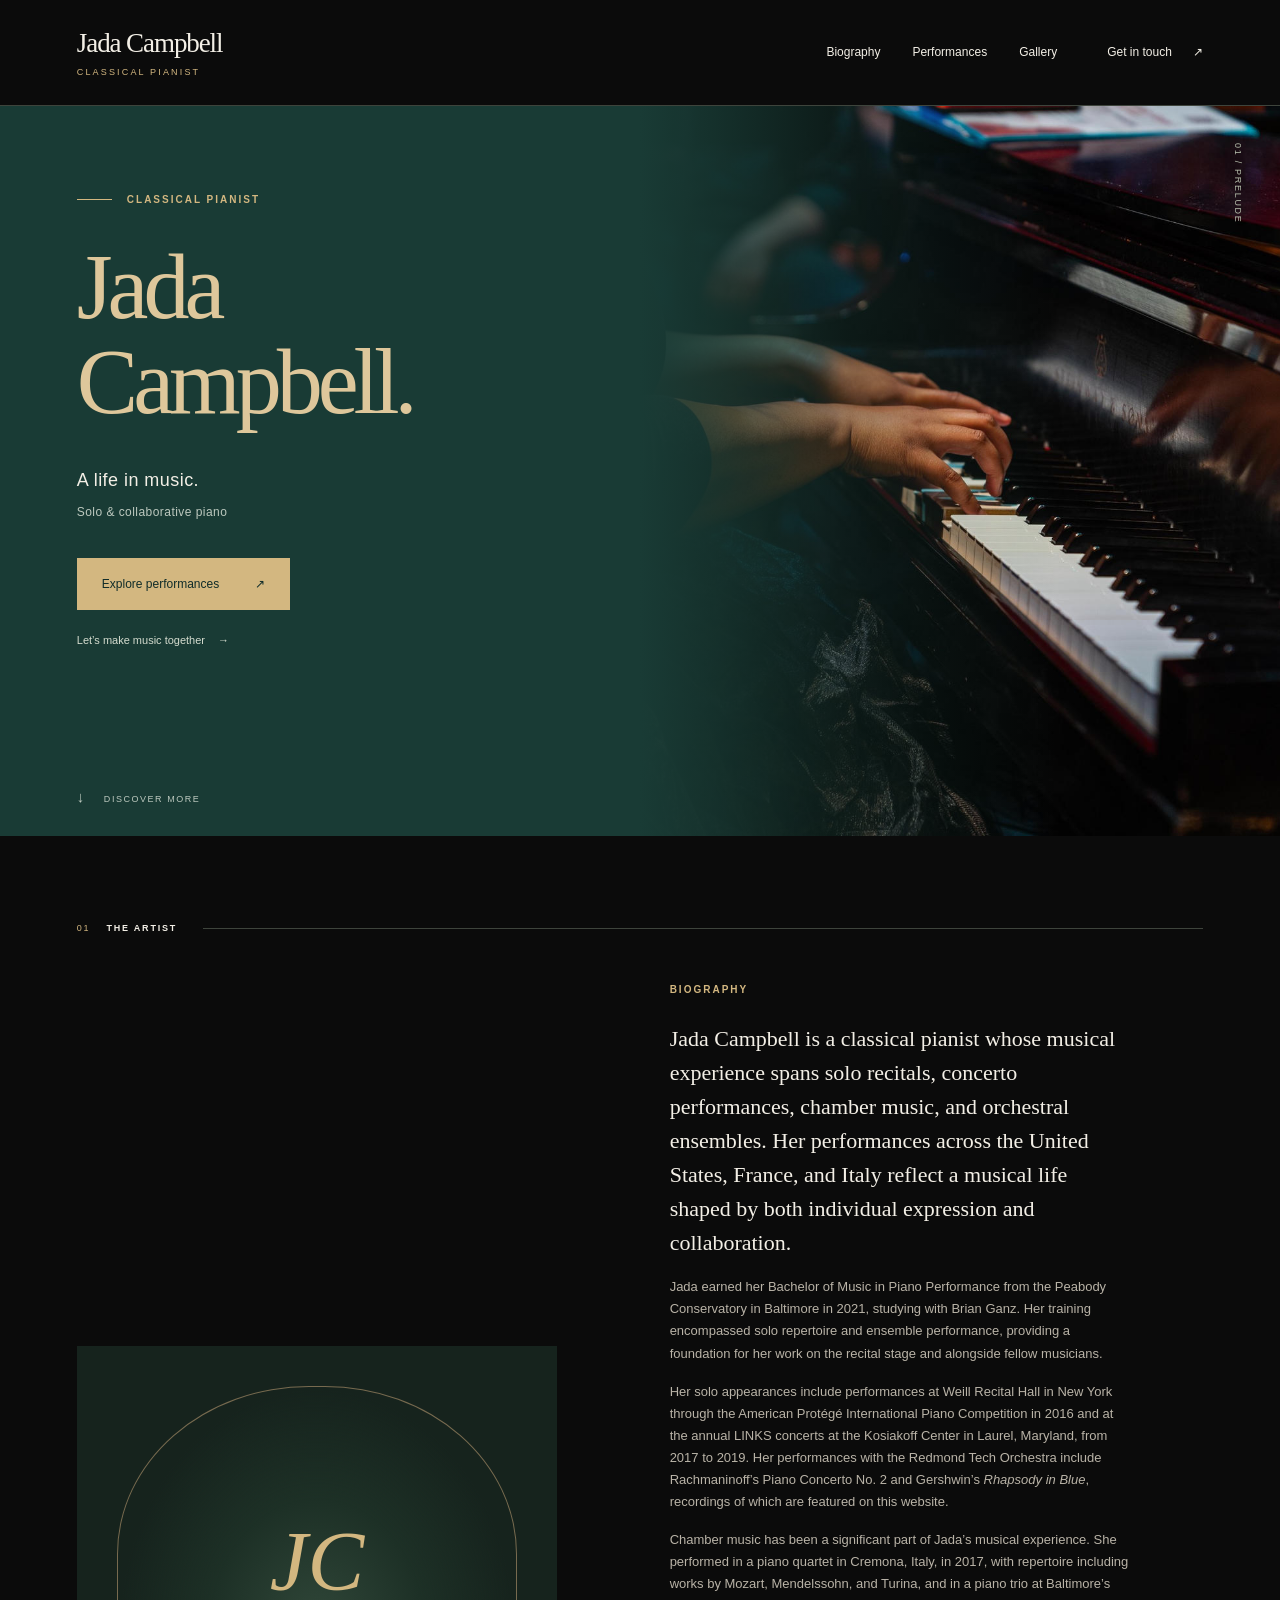
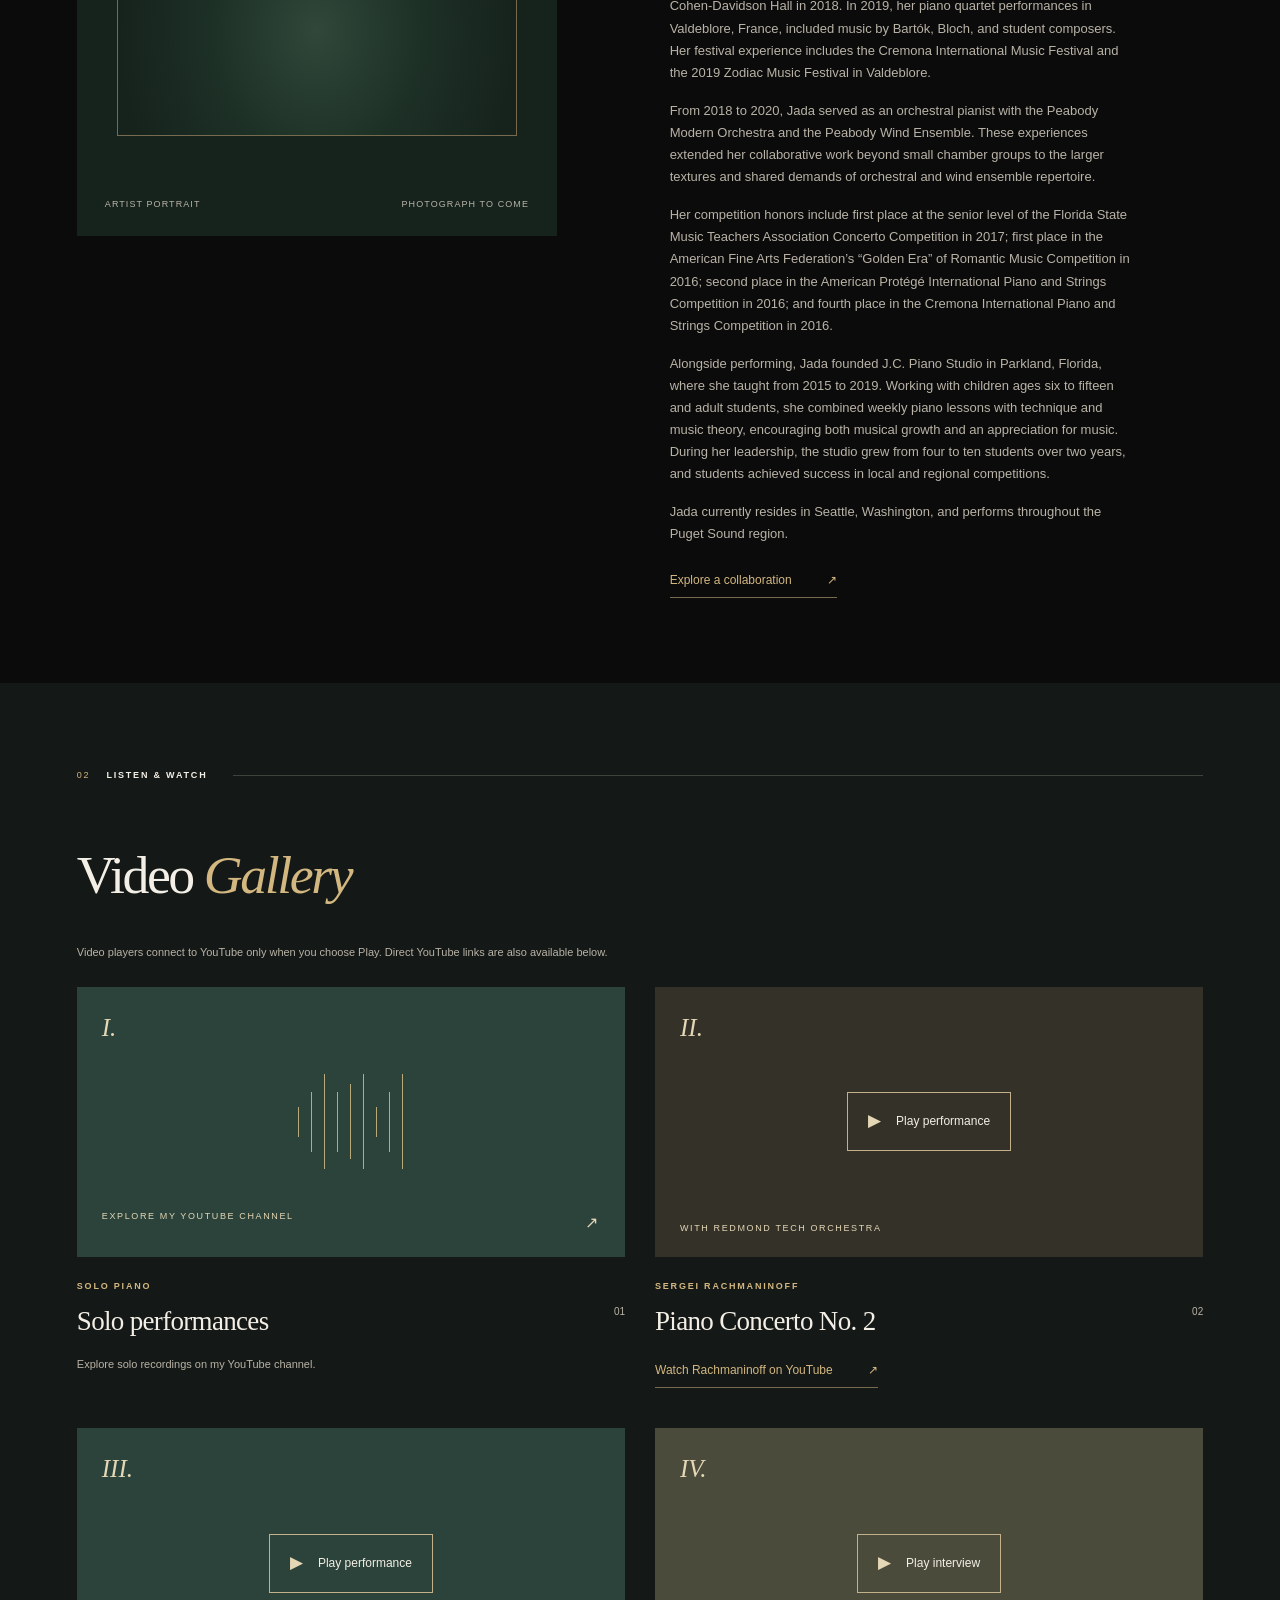
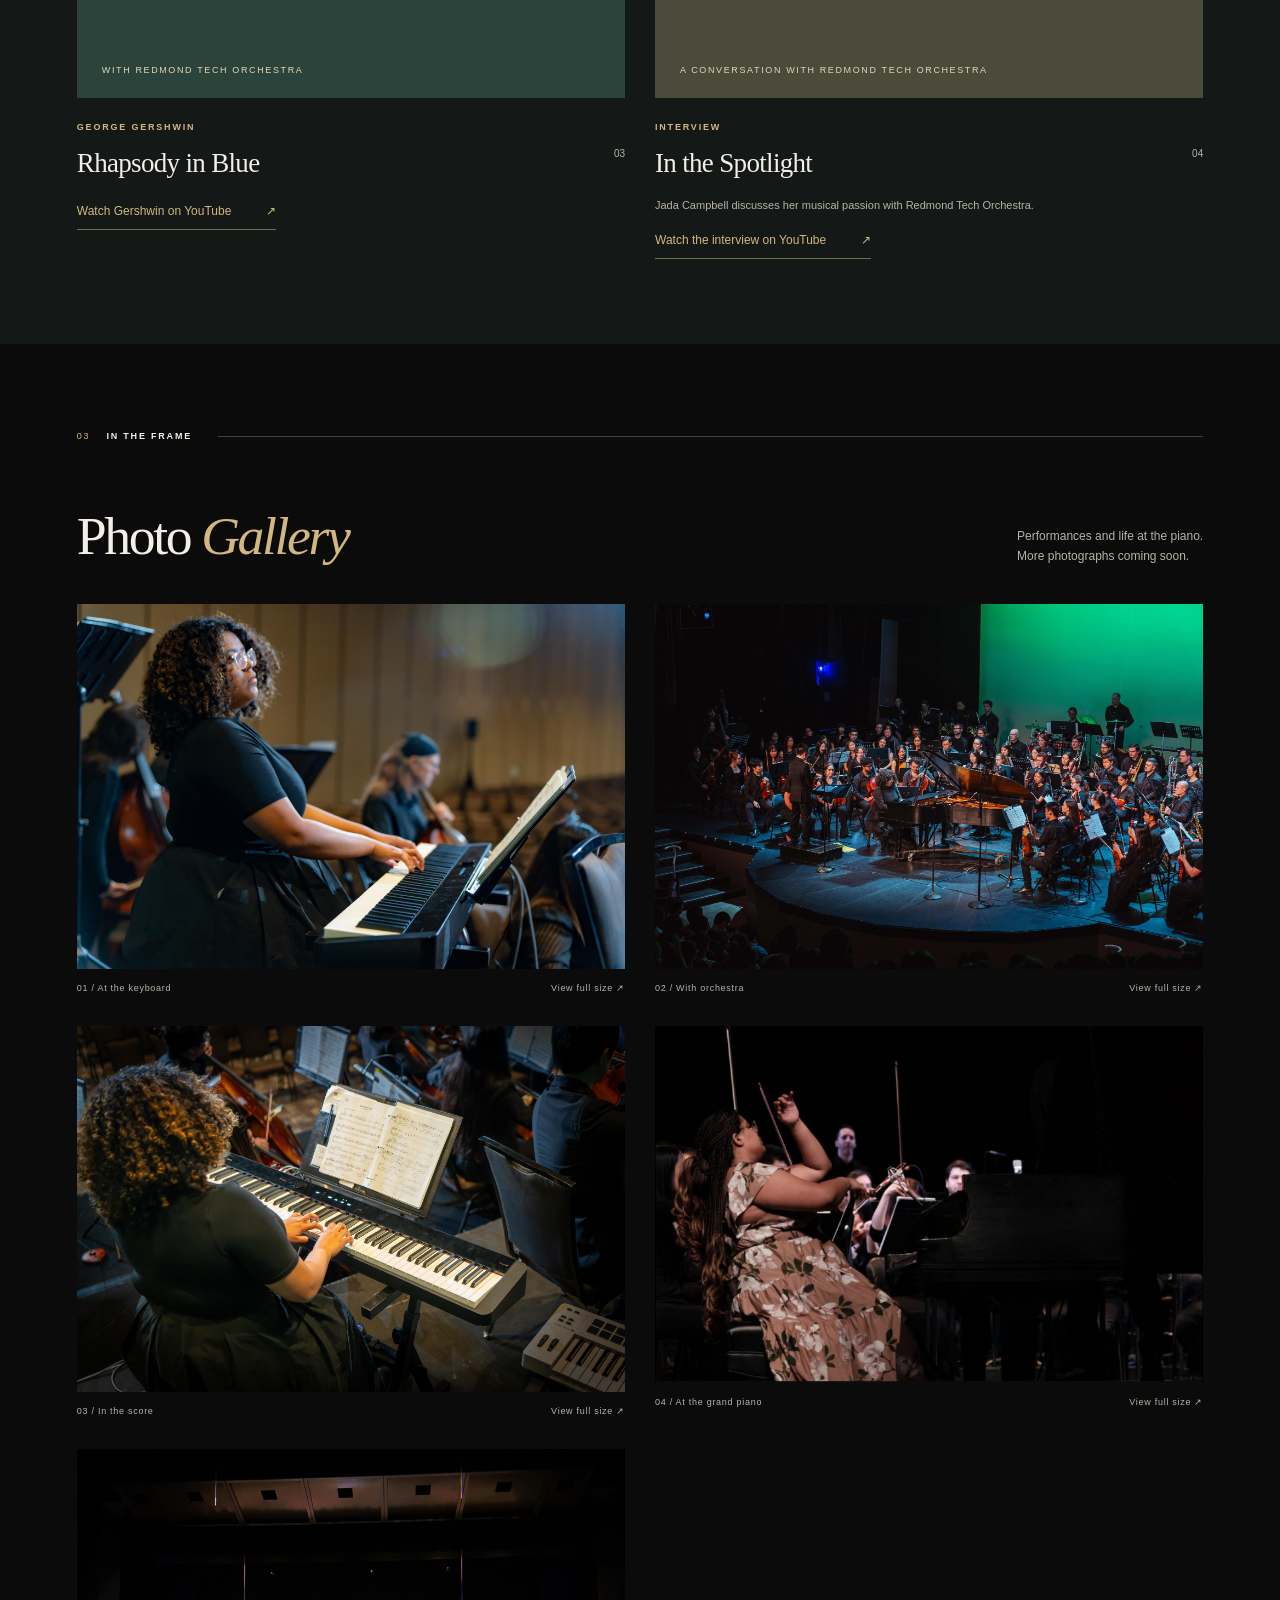
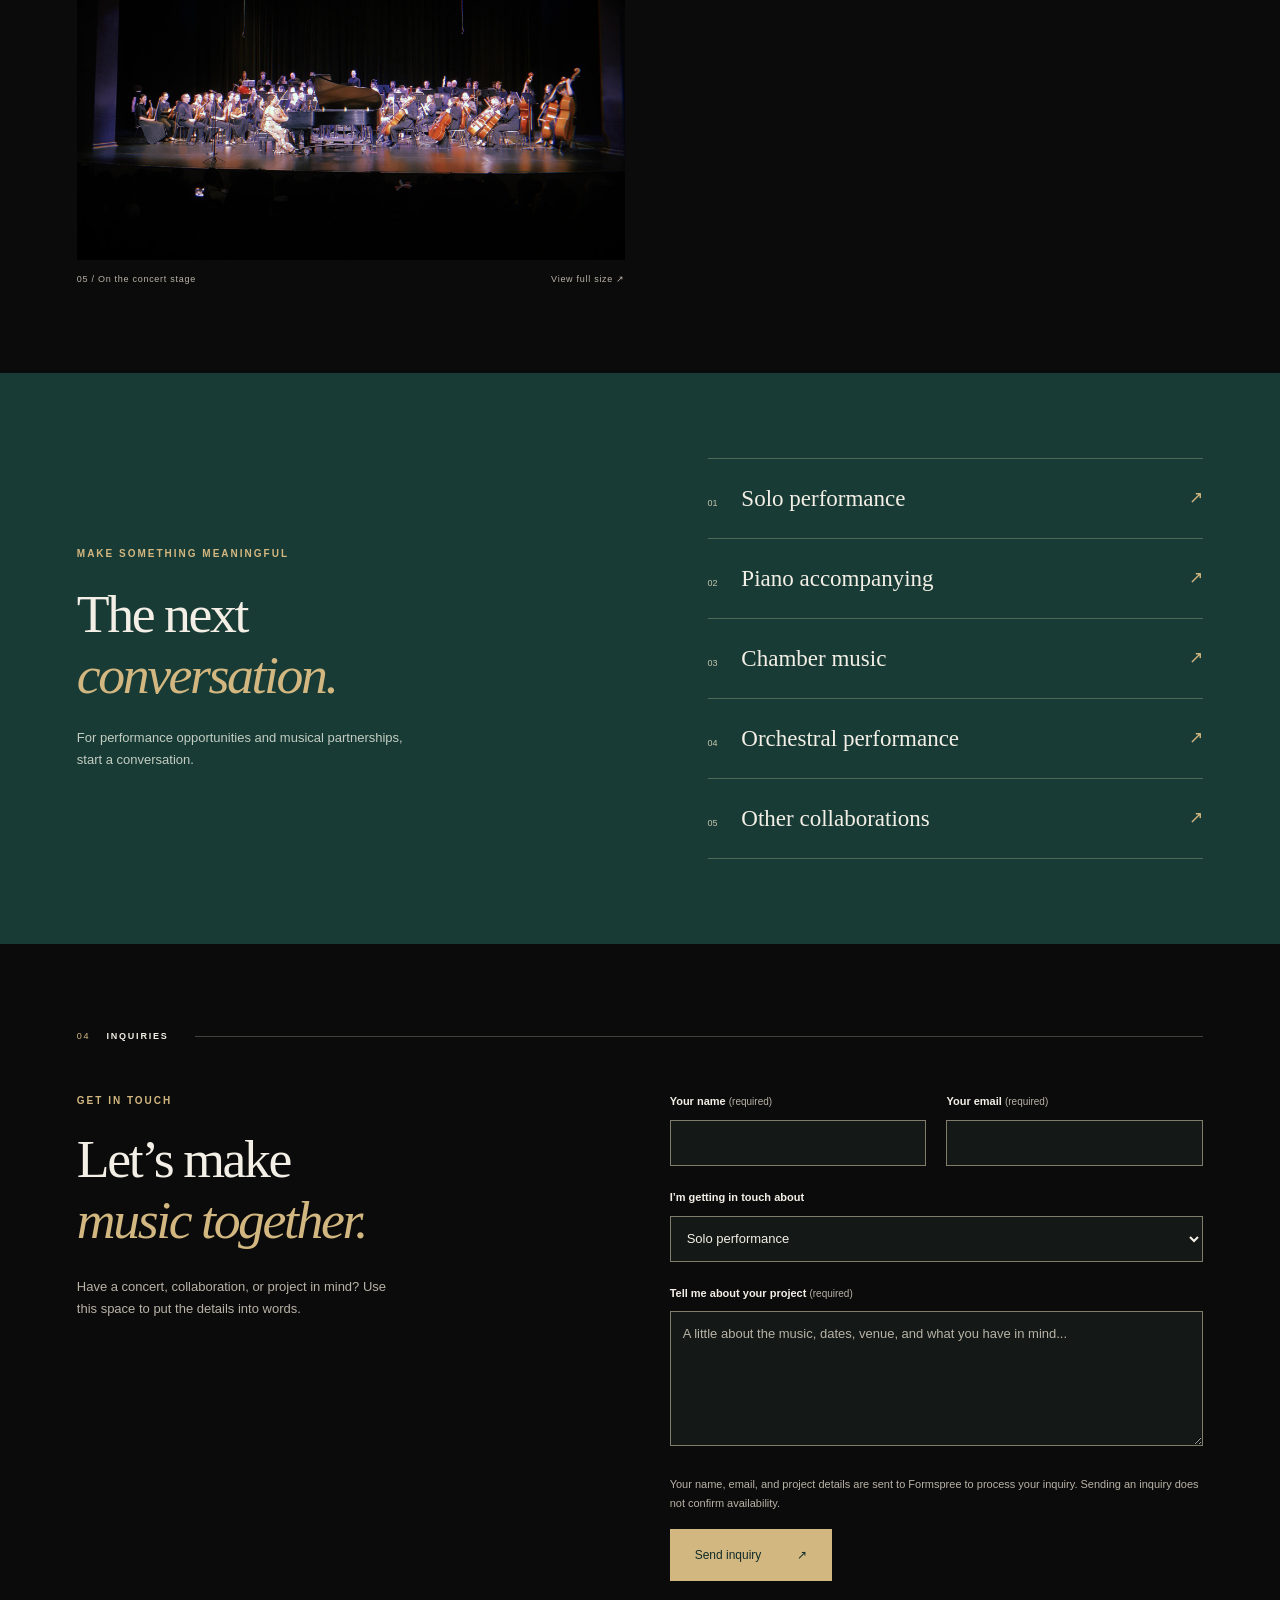
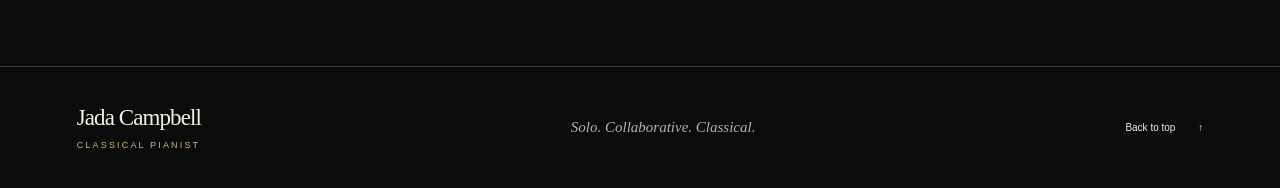
==== commit 73464a32: "Add Seattle and Puget Sound biography closing Co-authored-by: Copilot App <223556219+Copilot@users.n" ====
--- a/index.html
+++ b/index.html
@@ -55,6 +55,7 @@
             <p>From 2018 to 2020, Jada served as an orchestral pianist with the Peabody Modern Orchestra and the Peabody Wind Ensemble. These experiences extended her collaborative work beyond small chamber groups to the larger textures and shared demands of orchestral and wind ensemble repertoire.</p>
             <p>Her competition honors include first place at the senior level of the Florida State Music Teachers Association Concerto Competition in 2017; first place in the American Fine Arts Federation&rsquo;s &ldquo;Golden Era&rdquo; of Romantic Music Competition in 2016; second place in the American Prot&eacute;g&eacute; International Piano and Strings Competition in 2016; and fourth place in the Cremona International Piano and Strings Competition in 2016.</p>
             <p>Alongside performing, Jada founded J.C. Piano Studio in Parkland, Florida, where she taught from 2015 to 2019. Working with children ages six to fifteen and adult students, she combined weekly piano lessons with technique and music theory, encouraging both musical growth and an appreciation for music. During her leadership, the studio grew from four to ten students over two years, and students achieved success in local and regional competitions.</p>
+            <p>Jada currently resides in Seattle, Washington, and performs throughout the Puget Sound region.</p>
             <a class="text-link" href="#contact">Explore a collaboration <span aria-hidden="true">&#8599;</span></a>
           </div>
         </div>
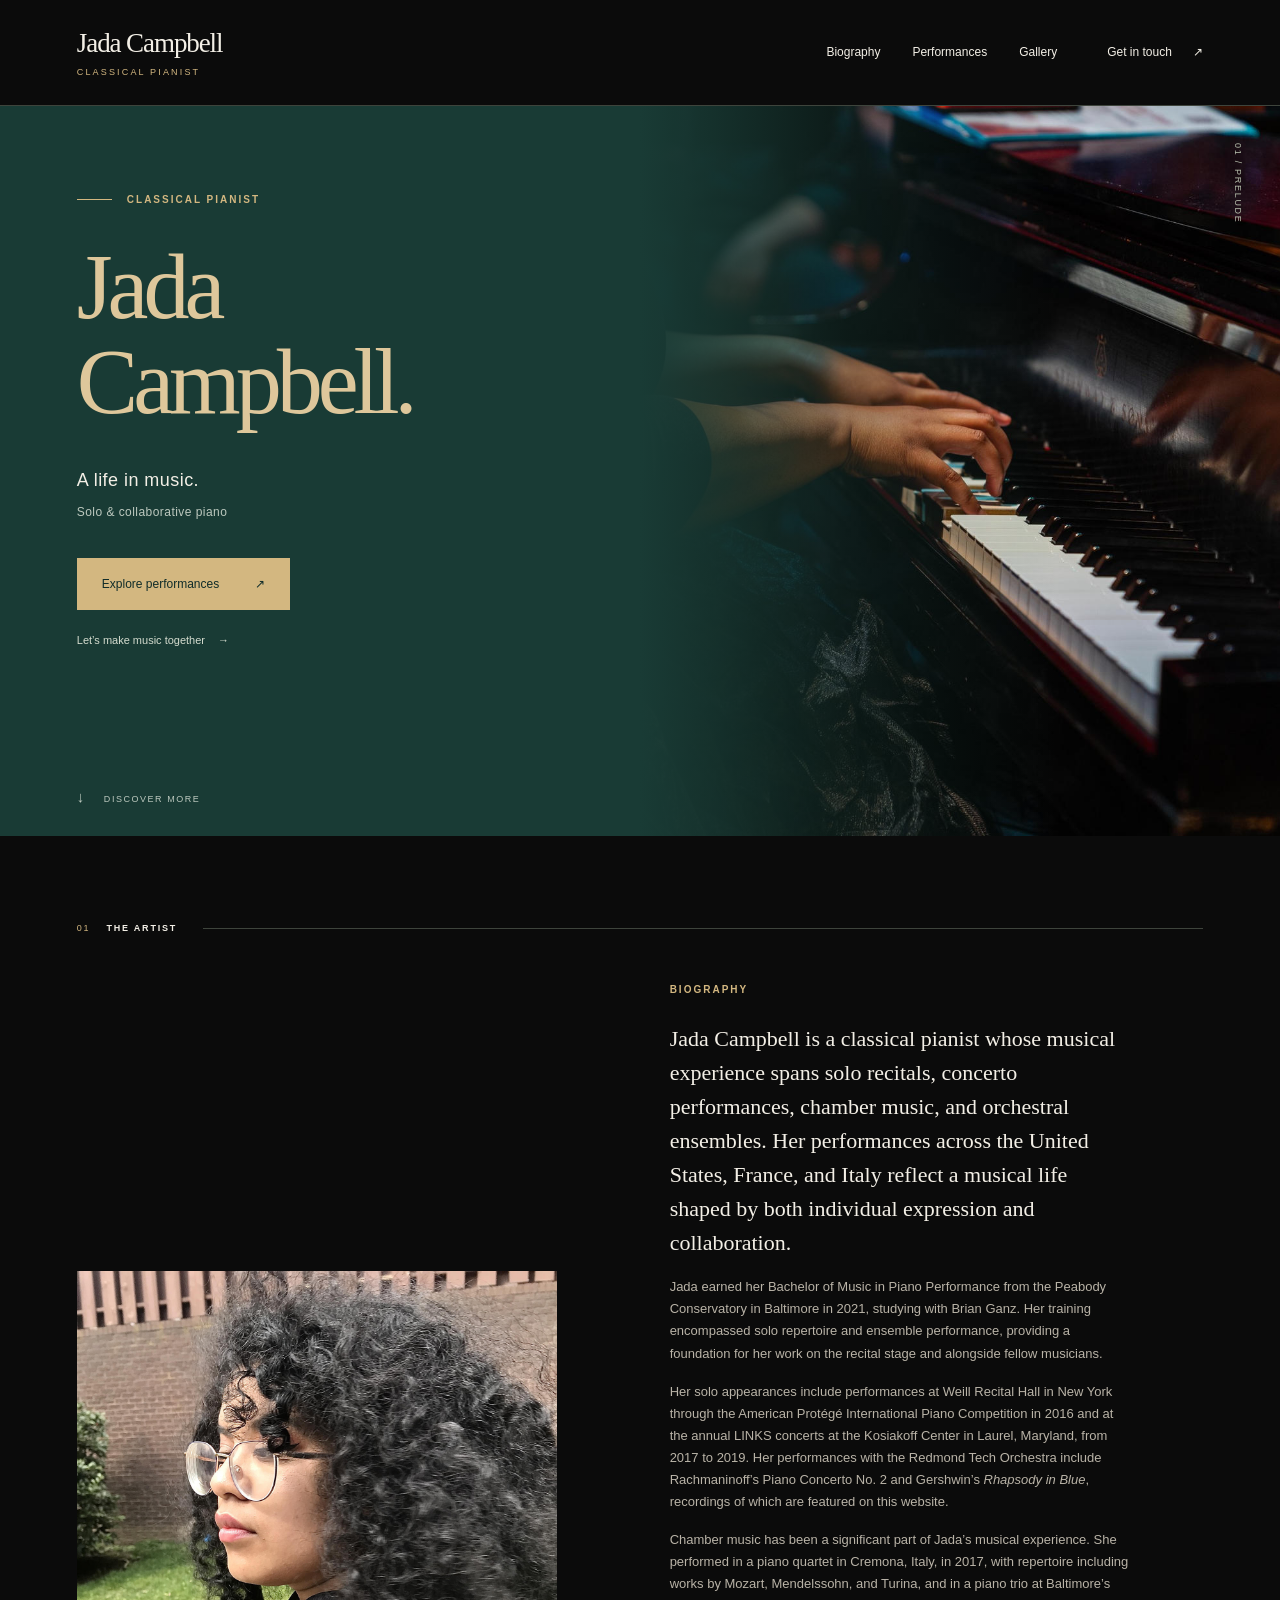
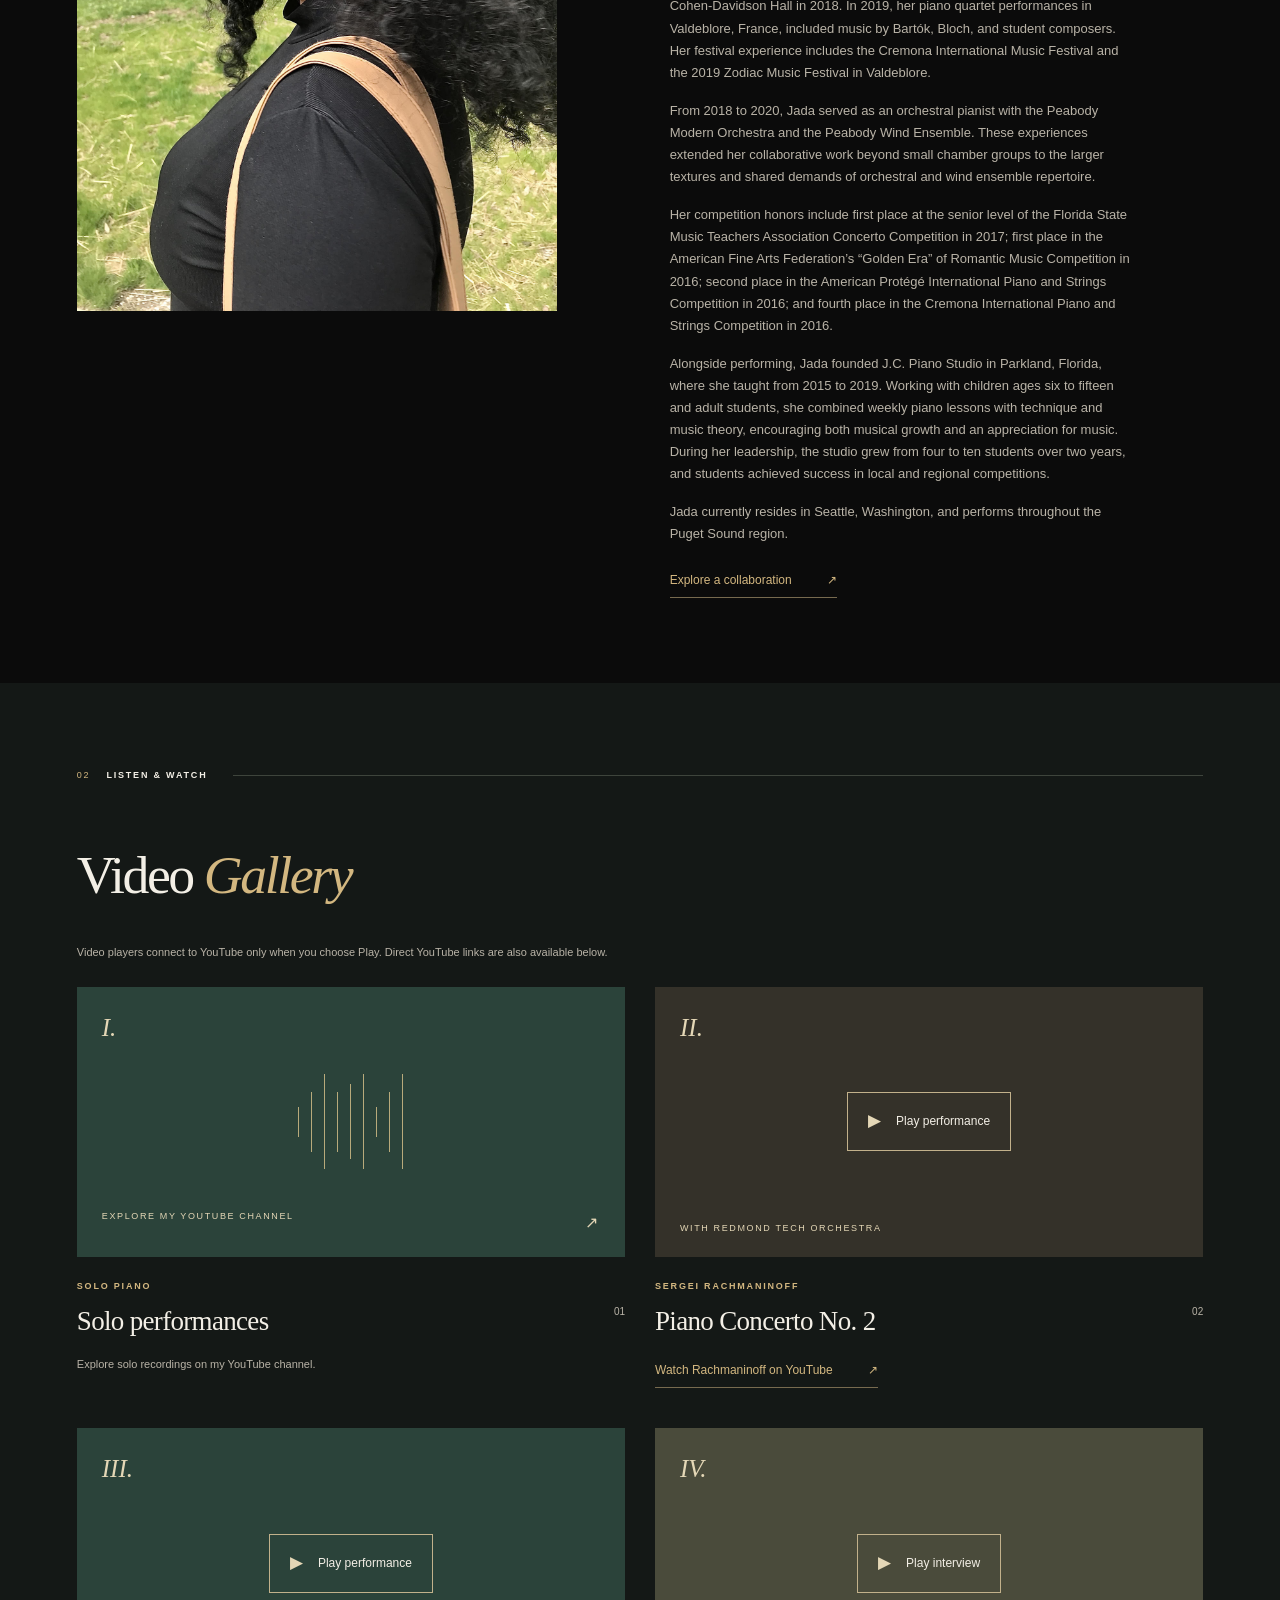
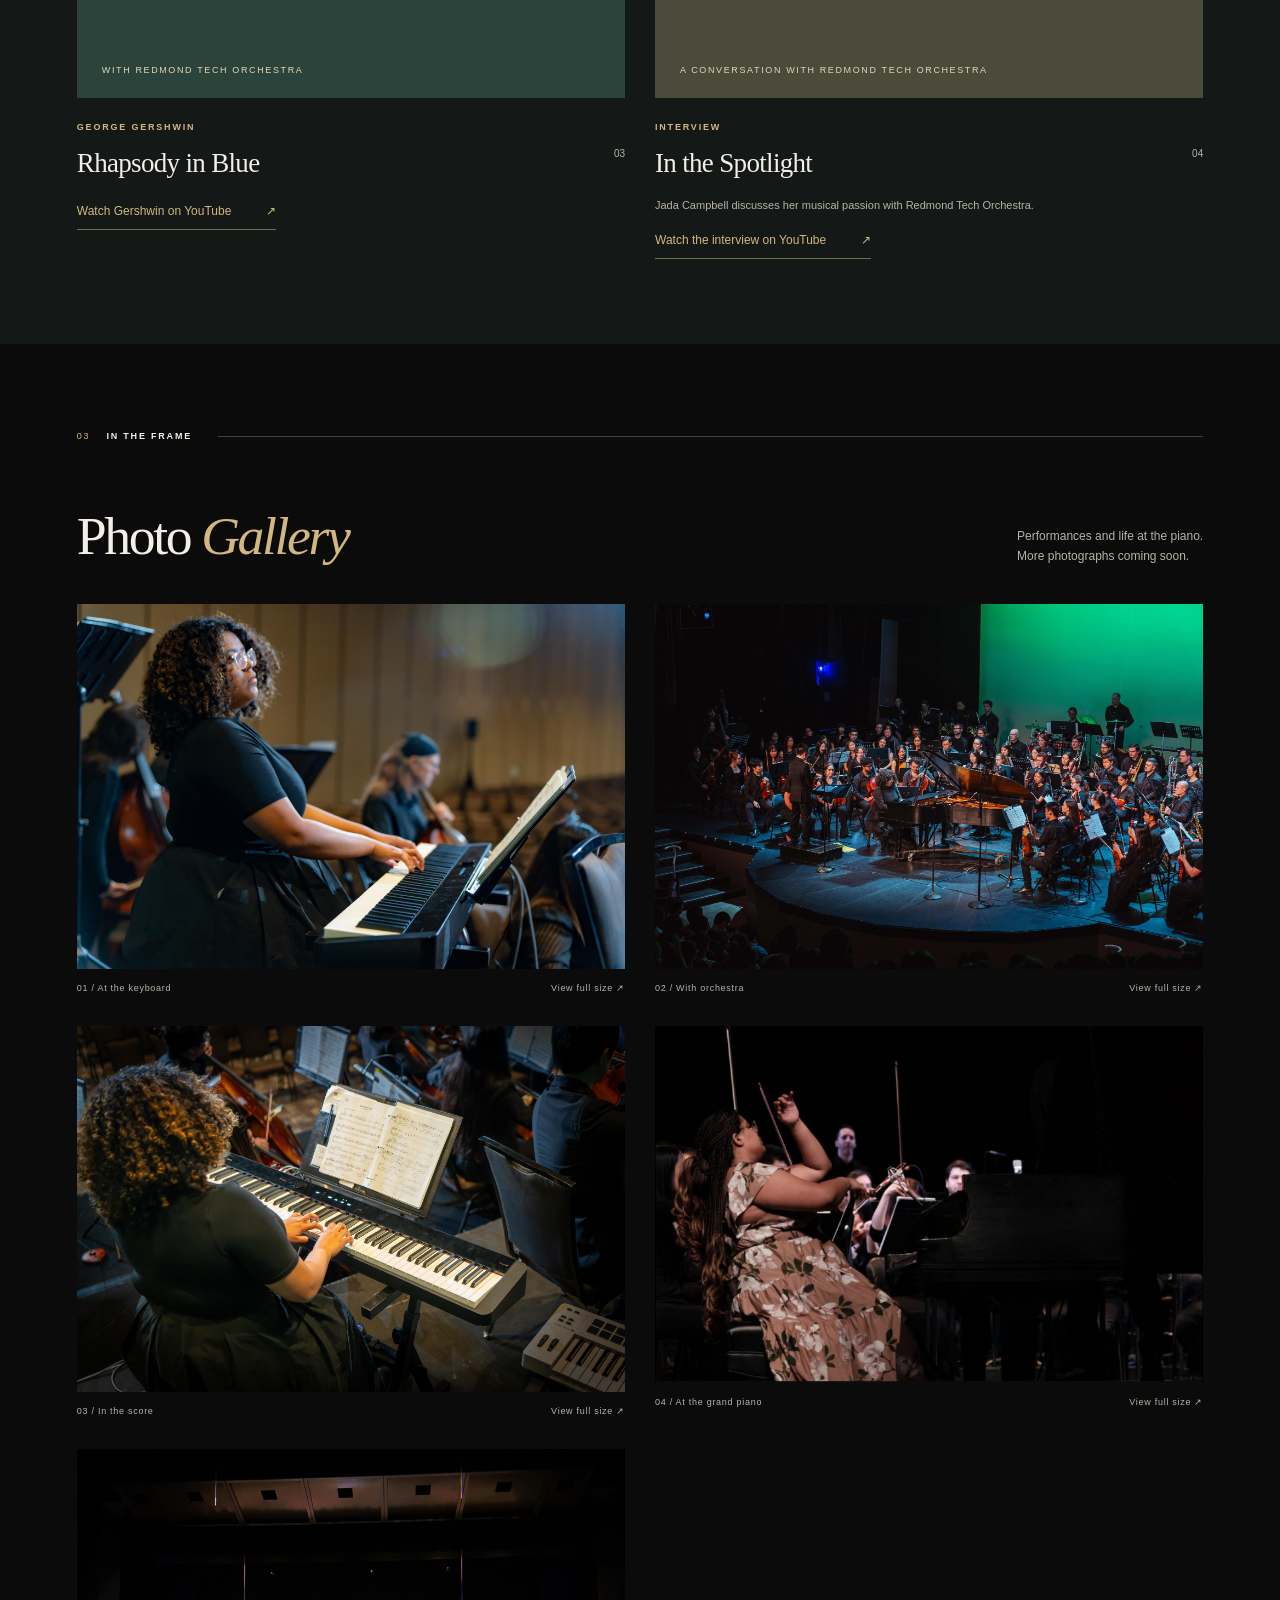
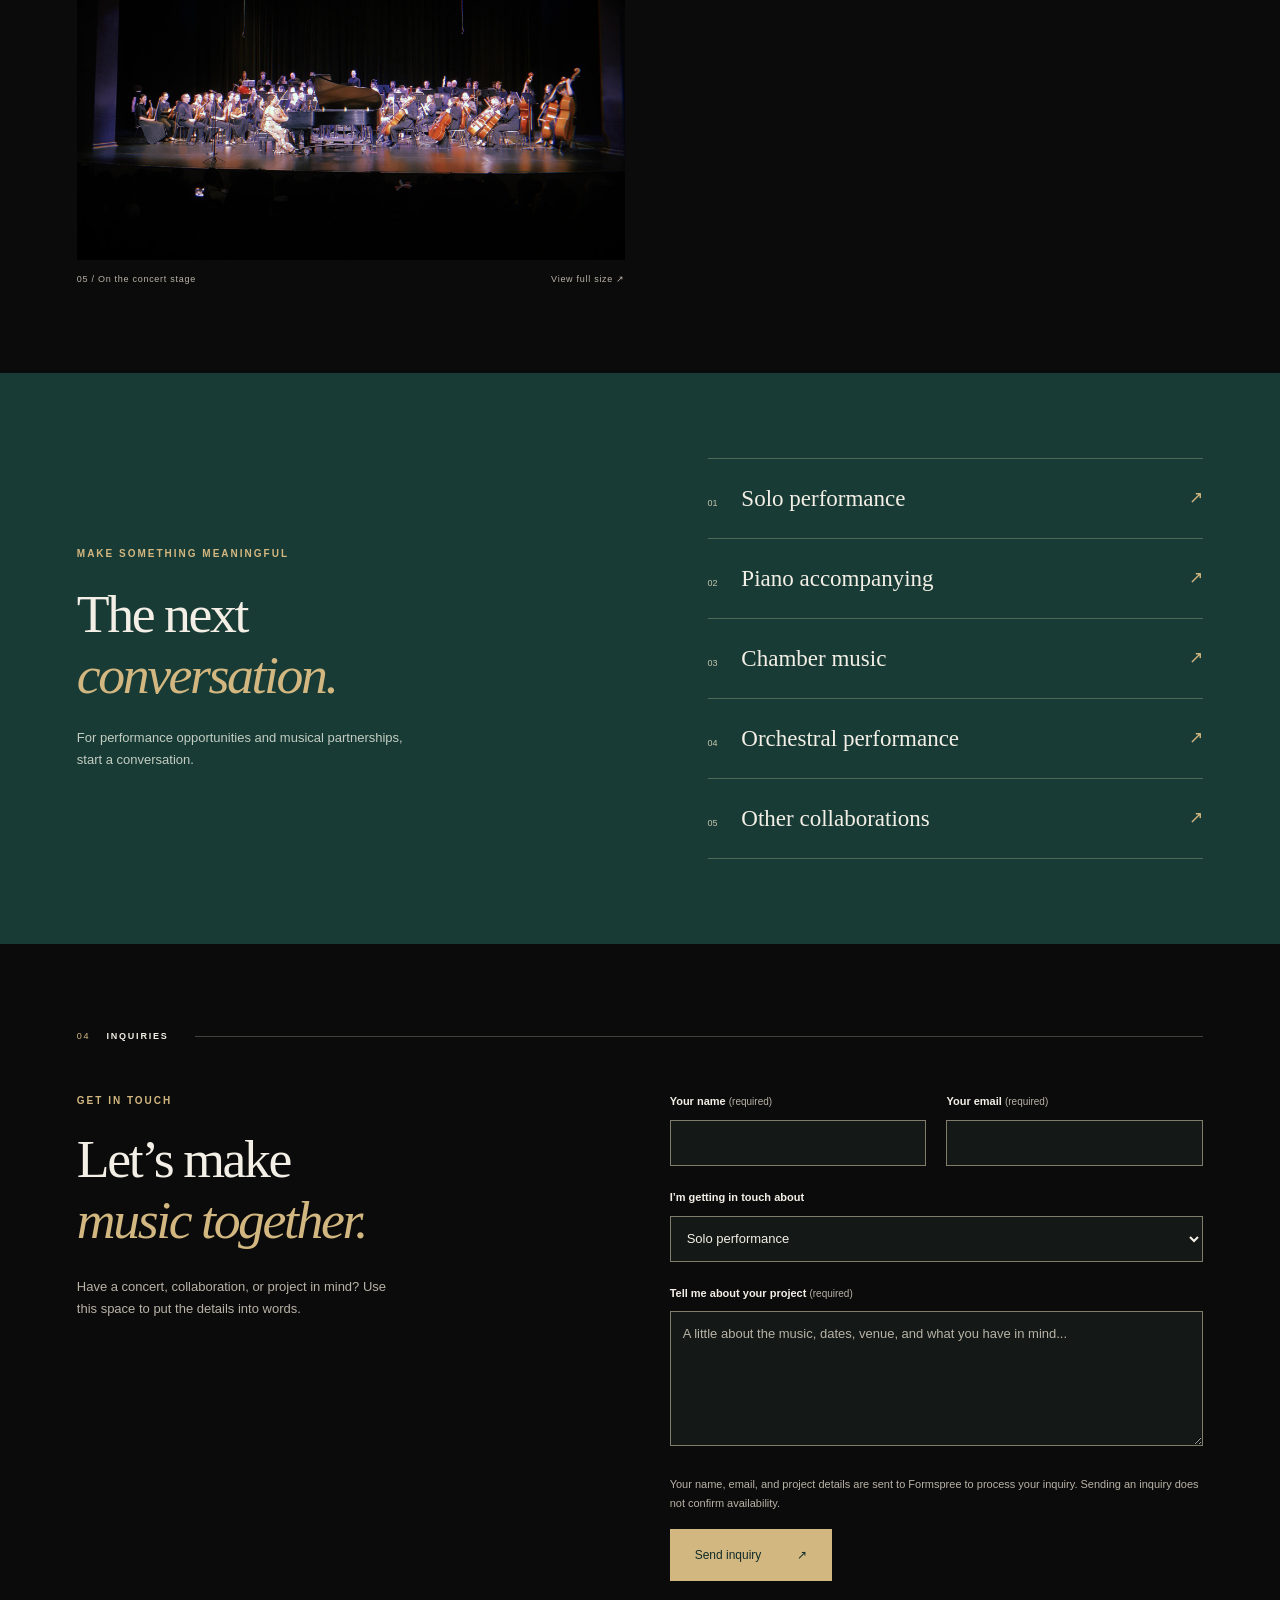
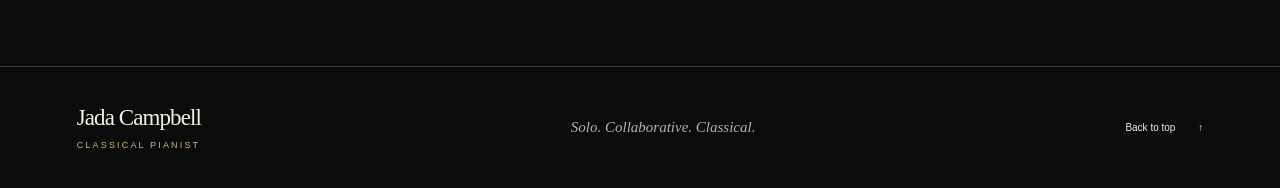
==== commit c248e6ce: "Use supplied artist portrait in biography Co-authored-by: Copilot App <223556219+Copilot@users.norep" ====
--- a/index.html
+++ b/index.html
@@ -42,10 +42,7 @@
       <section class="about section-wrap" id="about" aria-labelledby="about-title">
         <div class="section-label"><span>01</span> The artist</div>
         <div class="about-layout">
-          <div class="portrait-placeholder placeholder" role="img" aria-label="Artist portrait placeholder. A photograph of Jada will be added here.">
-            <div class="portrait-frame" aria-hidden="true"><span>JC</span></div>
-            <div class="placeholder-caption"><span>Artist portrait</span><span>Photograph to come</span></div>
-          </div>
+          <img class="artist-portrait" src="./assets/jada-campbell-portrait.jpg" width="1500" height="2000" loading="lazy" decoding="async" alt="Jada Campbell outdoors in profile, wearing glasses and a black top.">
           <div class="about-copy">
             <h2 id="about-title" class="eyebrow">Biography</h2>
             <p class="lead">Jada Campbell is a classical pianist whose musical experience spans solo recitals, concerto performances, chamber music, and orchestral ensembles. Her performances across the United States, France, and Italy reflect a musical life shaped by both individual expression and collaboration.</p>
--- a/styles.css
+++ b/styles.css
@@ -71,10 +71,7 @@
 .section-label span { color: var(--gold); font-weight: 400; }
 .section-label::after { content: ""; height: 1px; flex: 1; background: var(--line); margin-left: 10px; }
 .about-layout { display: grid; grid-template-columns: .9fr 1fr; gap: 10%; align-items: center; }
-.portrait-placeholder { position: relative; min-height: 490px; background: #16231d; padding: 40px; }
-.portrait-frame { display: flex; align-items: center; justify-content: center; height: 350px; border: 1px solid #776a4f; border-radius: 48% 48% 0 0; background: radial-gradient(ellipse at 50% 70%, #304739 0, #1d3026 38%, transparent 70%); }
-.portrait-frame span { font-family: var(--serif); font-style: italic; font-size: 85px; color: var(--gold); }
-.placeholder-caption { display: flex; gap: 15px; justify-content: space-between; position: absolute; left: 28px; right: 28px; bottom: 24px; font-size: 9px; text-transform: uppercase; letter-spacing: .12em; color: var(--muted); }
+.artist-portrait { display: block; width: 100%; height: auto; }
 .about-copy .eyebrow { margin-bottom: 26px; font-family: var(--sans); }
 .about-copy > p:not(.eyebrow) { max-width: 460px; }
 .lead { font-family: var(--serif); font-size: 22px; line-height: 1.55; }
@@ -175,9 +172,6 @@
   .hero .eyebrow { font-size: 8px; letter-spacing: .14em; }
   .section-wrap { padding: 65px 5%; }
   .about-layout, .contact-layout { gap: 6%; }
-  .portrait-placeholder { min-height: 425px; padding: 25px; }
-  .portrait-frame { height: 320px; }
-  .placeholder-caption { flex-direction: column; gap: 3px; left: 25px; }
   .video-art { height: 230px; }
   .collaboration-layout { gap: 7%; }
   .opportunity-list a { font-size: 20px; }
@@ -204,8 +198,6 @@
   .section-wrap { padding: 52px 7%; }
   .section-label { margin-bottom: 30px; }
   .about-layout, .contact-layout, .collaboration-layout { grid-template-columns: 1fr; gap: 35px; }
-  .portrait-placeholder { min-height: 380px; }
-  .portrait-frame { height: 285px; max-width: 270px; margin-inline: auto; }
   .about-copy > p:not(.eyebrow) { max-width: none; }
   h2 { font-size: 2.8rem; }
   .section-heading { display: block; margin-bottom: 28px; }
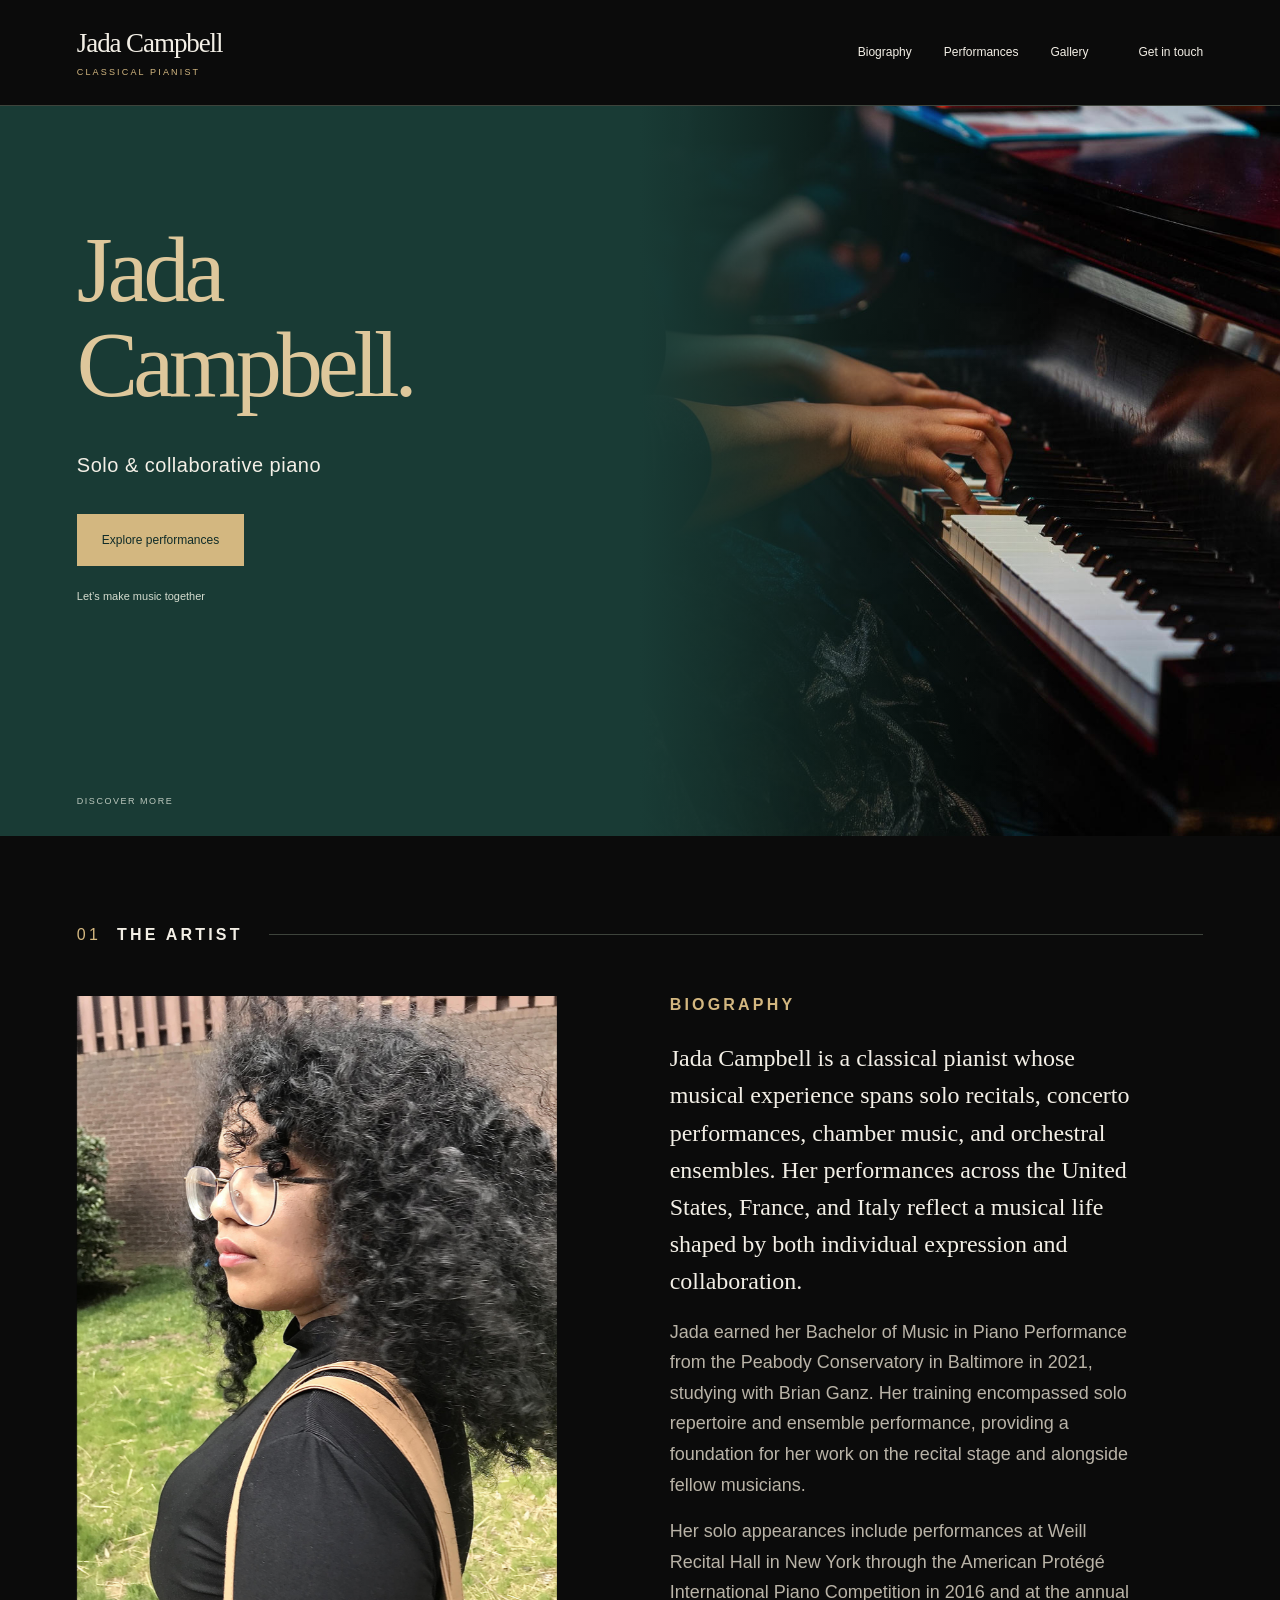
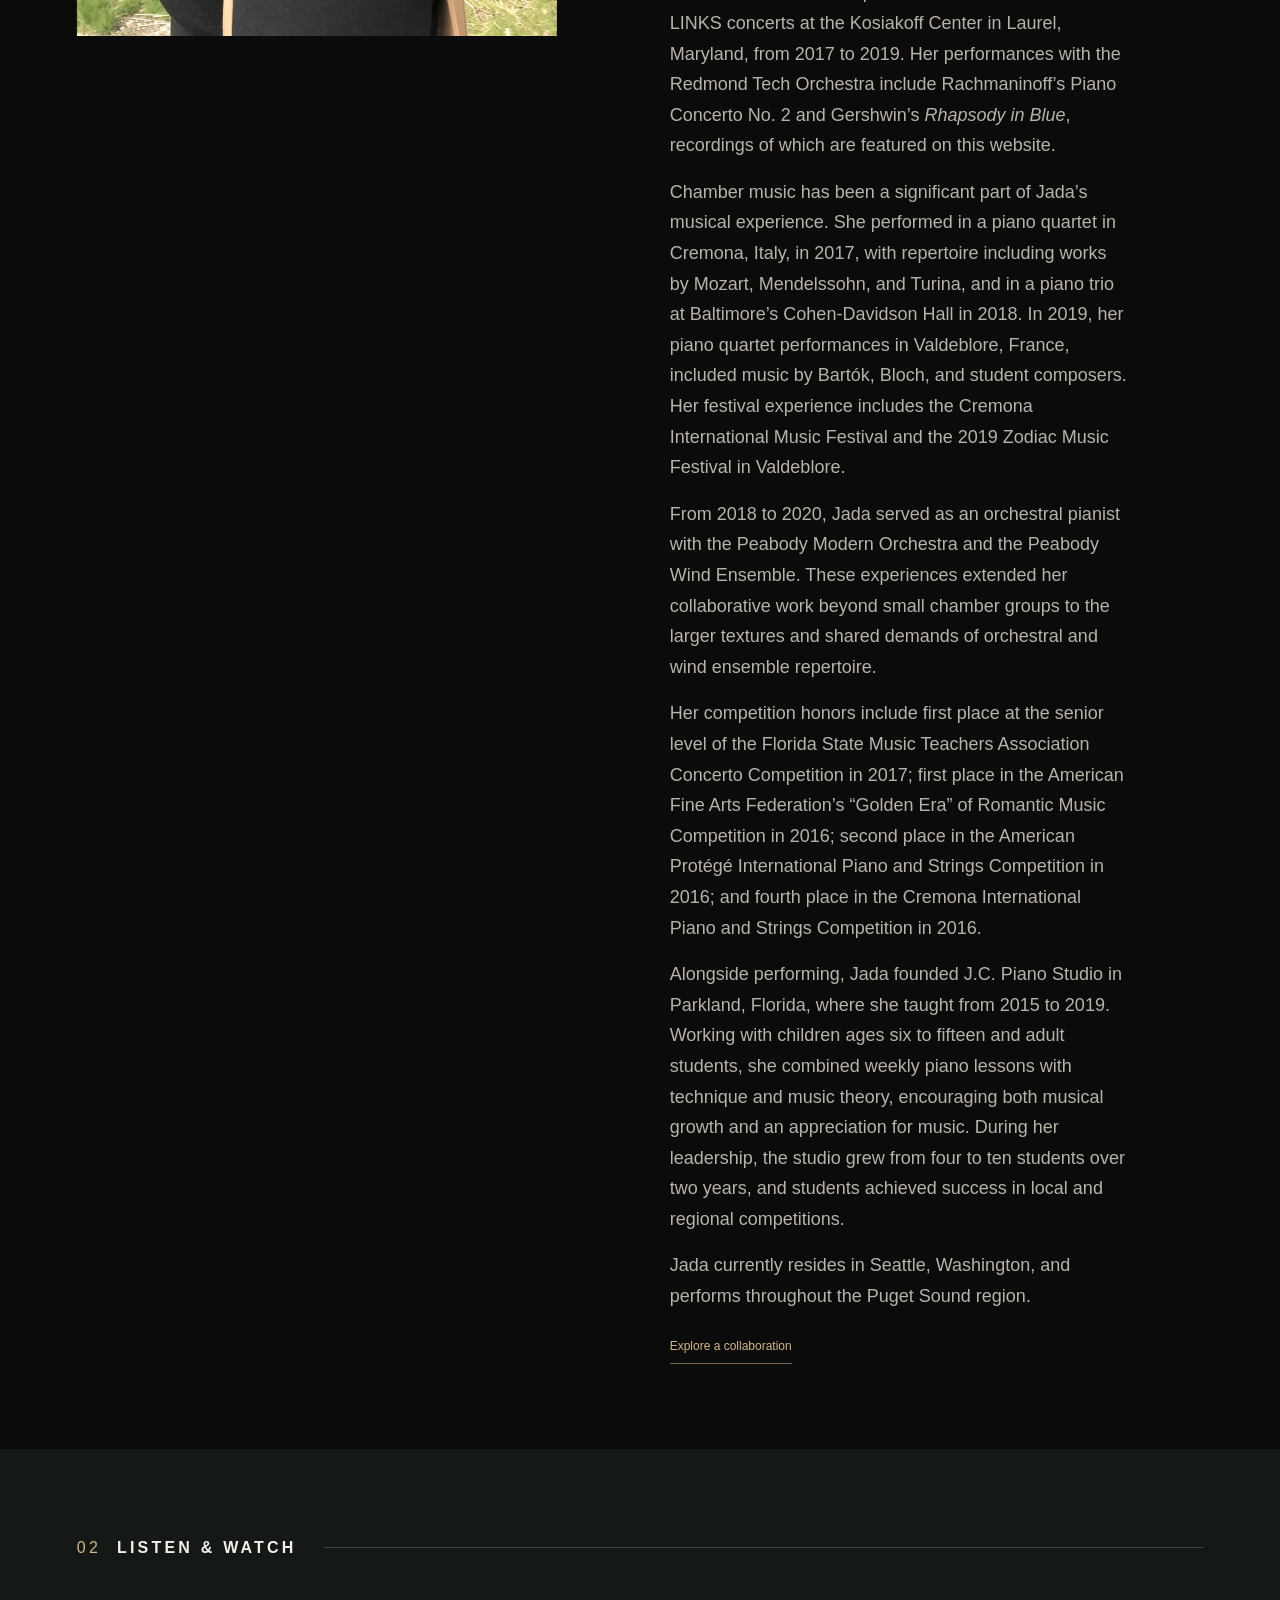
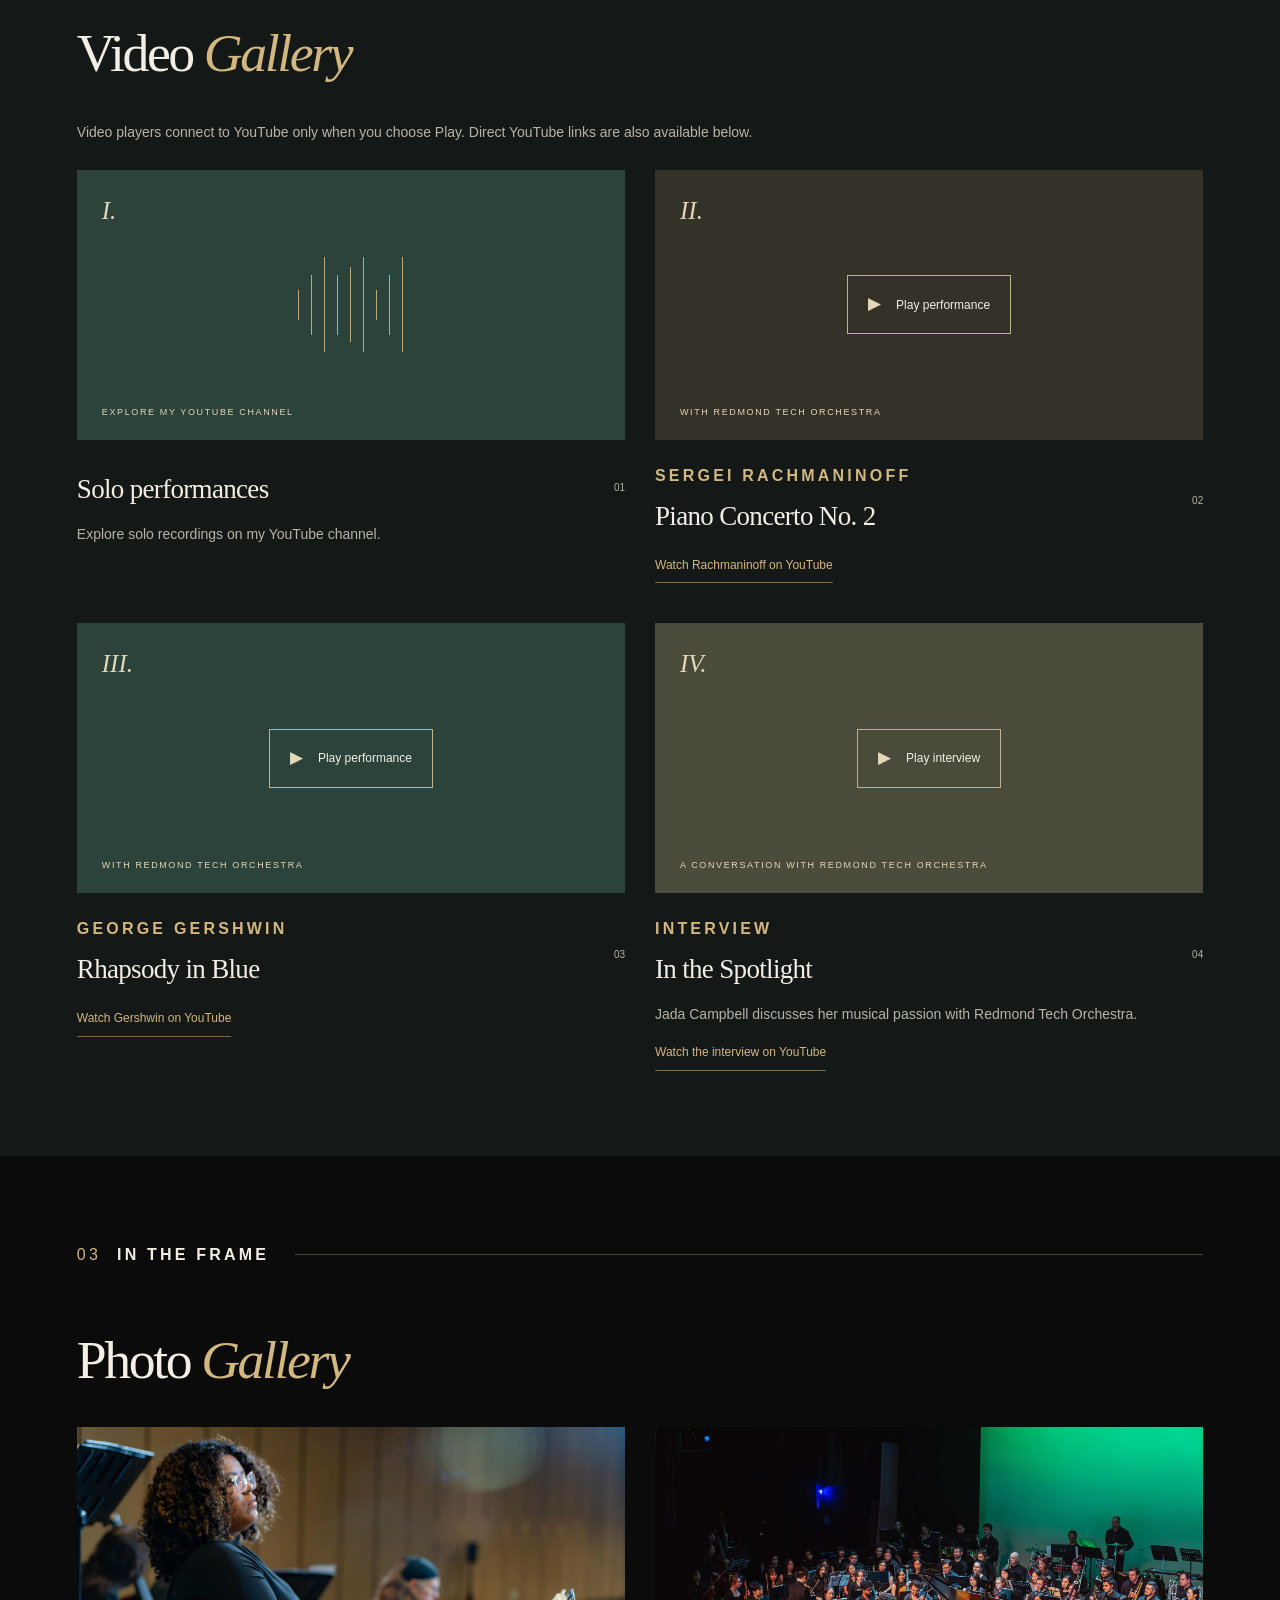
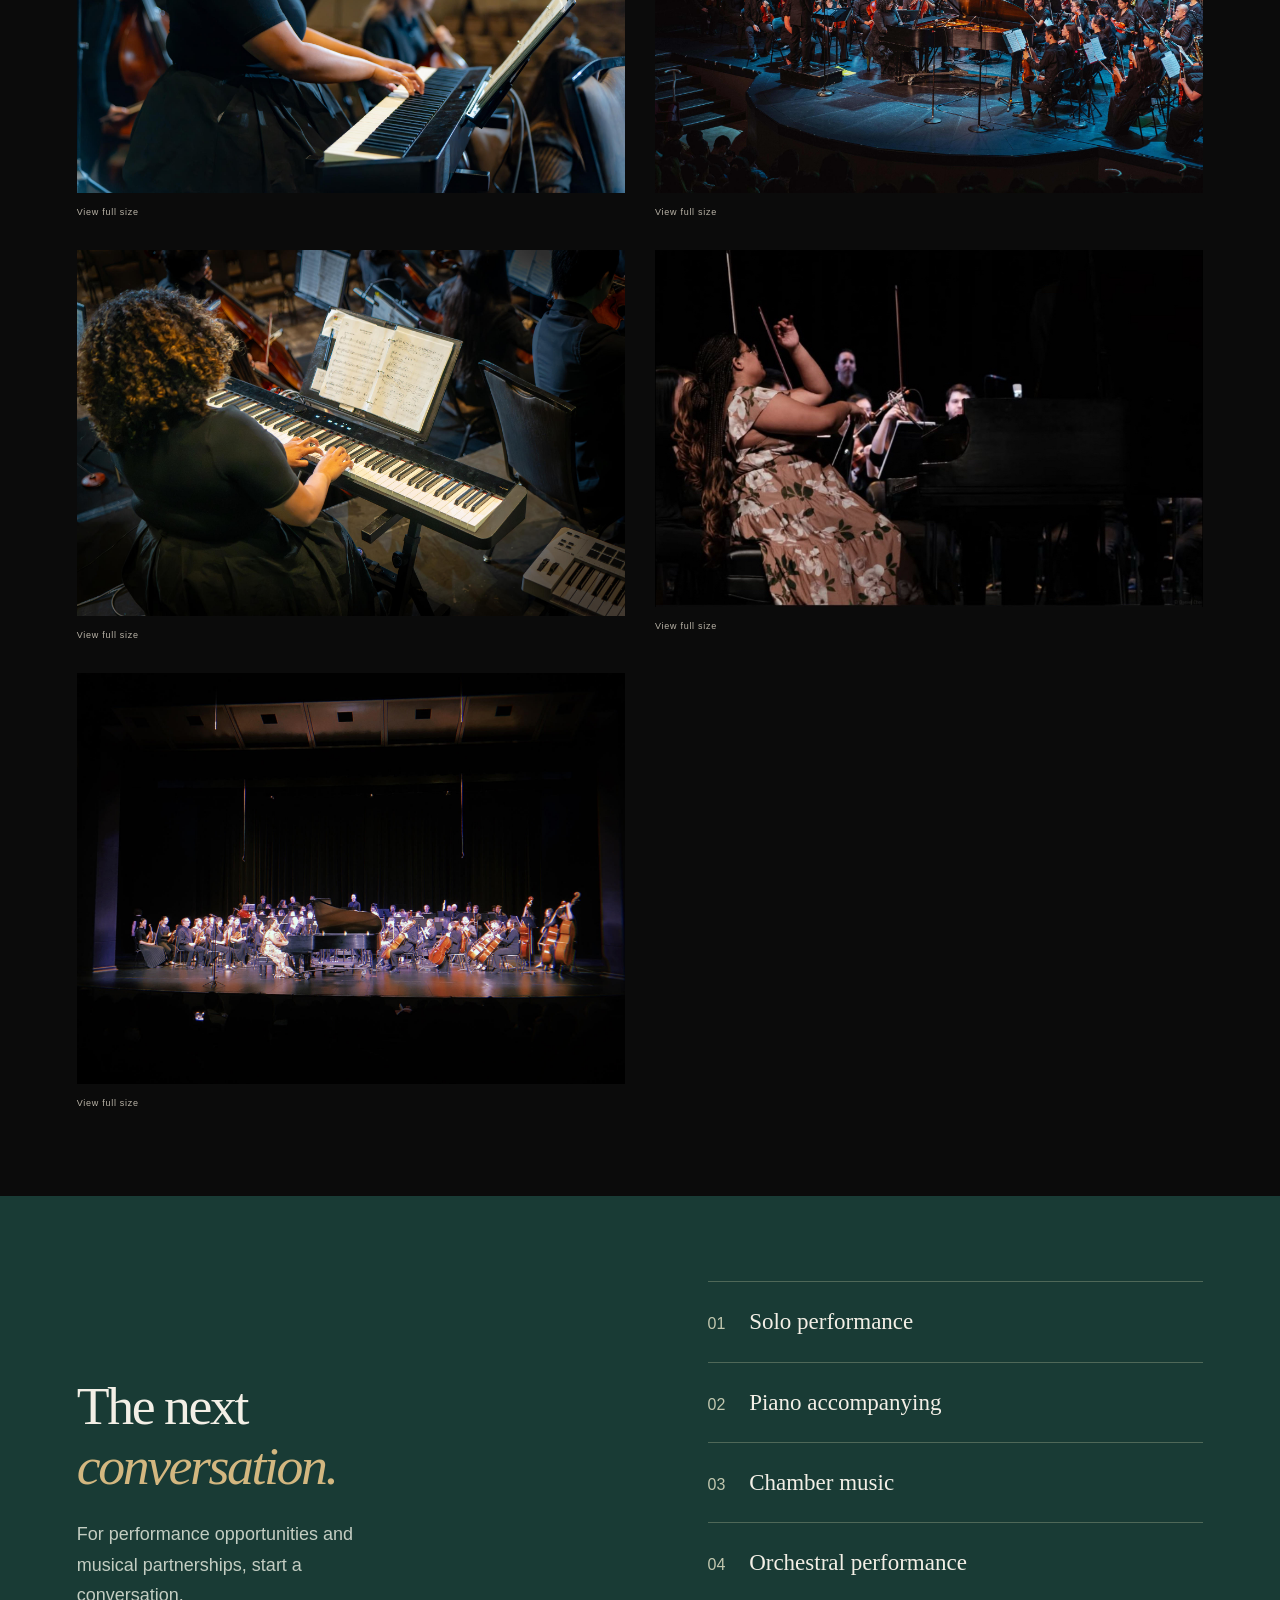
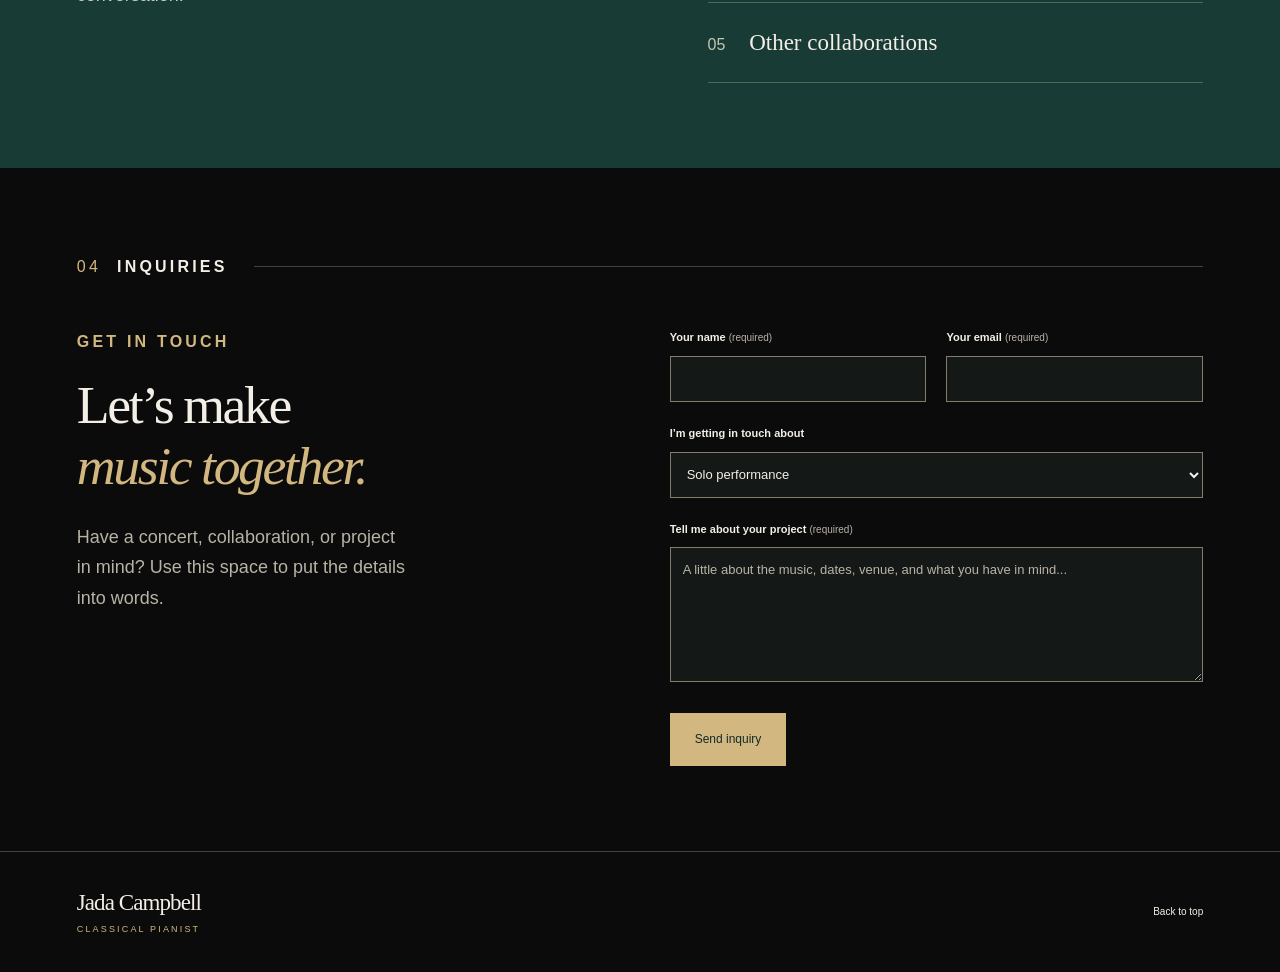
==== commit 34de117f: "Improve responsive layout and text readability Co-authored-by: Copilot App <223556219+Copilot@users." ====
--- a/index.html
+++ b/index.html
@@ -19,24 +19,22 @@
         <a href="#about">Biography</a>
         <a href="#performances">Performances</a>
         <a href="#gallery">Gallery</a>
-        <a class="nav-contact" href="#contact">Get in touch <span aria-hidden="true">&#8599;</span></a>
+        <a class="nav-contact" href="#contact">Get in touch</a>
       </nav>
     </header>
 
     <main id="main">
       <section class="hero" id="home" aria-labelledby="hero-title">
         <div class="hero-copy">
-          <p class="eyebrow"><span class="short-rule" aria-hidden="true"></span> Classical pianist</p>
           <h1 id="hero-title">Jada<br>Campbell.</h1>
-          <p class="hero-intro">A life in music.<br><span>Solo &amp; collaborative piano</span></p>
-          <a class="button button-light" href="#performances">Explore performances <span aria-hidden="true">&#8599;</span></a>
-          <a class="hero-secondary" href="#contact">Let&rsquo;s make music together <span aria-hidden="true">&#8594;</span></a>
+          <p class="hero-intro">Solo &amp; collaborative piano</p>
+          <a class="button button-light" href="#performances">Explore performances</a>
+          <a class="hero-secondary" href="#contact">Let&rsquo;s make music together</a>
         </div>
         <div class="hero-art">
           <img src="./assets/hero-orchestra.jpg" width="2000" height="1125" alt="Close-up of Jada Campbell's hands playing a grand piano." fetchpriority="high">
-          <span class="art-number" aria-hidden="true">01 / PRELUDE</span>
         </div>
-        <a class="scroll-cue" href="#about"><span aria-hidden="true">&#8595;</span> Discover more</a>
+        <a class="scroll-cue" href="#about">Discover more</a>
       </section>
 
       <section class="about section-wrap" id="about" aria-labelledby="about-title">
@@ -53,7 +51,7 @@
             <p>Her competition honors include first place at the senior level of the Florida State Music Teachers Association Concerto Competition in 2017; first place in the American Fine Arts Federation&rsquo;s &ldquo;Golden Era&rdquo; of Romantic Music Competition in 2016; second place in the American Prot&eacute;g&eacute; International Piano and Strings Competition in 2016; and fourth place in the Cremona International Piano and Strings Competition in 2016.</p>
             <p>Alongside performing, Jada founded J.C. Piano Studio in Parkland, Florida, where she taught from 2015 to 2019. Working with children ages six to fifteen and adult students, she combined weekly piano lessons with technique and music theory, encouraging both musical growth and an appreciation for music. During her leadership, the studio grew from four to ten students over two years, and students achieved success in local and regional competitions.</p>
             <p>Jada currently resides in Seattle, Washington, and performs throughout the Puget Sound region.</p>
-            <a class="text-link" href="#contact">Explore a collaboration <span aria-hidden="true">&#8599;</span></a>
+            <a class="text-link" href="#contact">Explore a collaboration</a>
           </div>
         </div>
       </section>
@@ -70,9 +68,9 @@
               <a class="video-art video-solo channel-link" href="https://www.youtube.com/@jadacampbell5229" aria-label="Explore Jada Campbell's solo performances on YouTube">
                 <span class="media-index" aria-hidden="true">I.</span>
                 <div class="sound-lines" aria-hidden="true"><i></i><i></i><i></i><i></i><i></i><i></i><i></i><i></i><i></i></div>
-                <span class="media-status">Explore my YouTube channel <span aria-hidden="true">&#8599;</span></span>
+                <span class="media-status">Explore my YouTube channel</span>
               </a>
-              <div class="media-description"><div><p class="eyebrow">Solo piano</p><h3><a href="https://www.youtube.com/@jadacampbell5229">Solo performances</a></h3></div><span aria-hidden="true">01</span></div>
+              <div class="media-description"><div><h3><a href="https://www.youtube.com/@jadacampbell5229">Solo performances</a></h3></div><span aria-hidden="true">01</span></div>
               <p class="media-note">Explore solo recordings on my YouTube channel.</p>
             </article>
             <article class="video-card">
@@ -82,7 +80,7 @@
                 <span class="media-status">With Redmond Tech Orchestra</span>
               </div>
               <div class="media-description"><div><p class="eyebrow">Sergei Rachmaninoff</p><h3>Piano Concerto No. 2</h3></div><span aria-hidden="true">02</span></div>
-              <a class="text-link" href="https://www.youtube.com/watch?v=Amu5UD6Q9bg">Watch Rachmaninoff on YouTube <span aria-hidden="true">&#8599;</span></a>
+              <a class="text-link" href="https://www.youtube.com/watch?v=Amu5UD6Q9bg">Watch Rachmaninoff on YouTube</a>
             </article>
             <article class="video-card">
               <div class="video-art video-solo" data-video-id="URhVBis8MXo" data-video-title="Gershwin: Rhapsody in Blue &mdash; Jada Campbell with Redmond Tech Orchestra">
@@ -91,7 +89,7 @@
                 <span class="media-status">With Redmond Tech Orchestra</span>
               </div>
               <div class="media-description"><div><p class="eyebrow">George Gershwin</p><h3>Rhapsody in Blue</h3></div><span aria-hidden="true">03</span></div>
-              <a class="text-link" href="https://www.youtube.com/watch?v=URhVBis8MXo">Watch Gershwin on YouTube <span aria-hidden="true">&#8599;</span></a>
+              <a class="text-link" href="https://www.youtube.com/watch?v=URhVBis8MXo">Watch Gershwin on YouTube</a>
             </article>
             <article class="video-card">
               <div class="video-art video-interview" data-video-id="ChPC1qFlqUM" data-video-title="In the Spotlight: Jada Campbell Discusses Her Musical Passion">
@@ -101,7 +99,7 @@
               </div>
               <div class="media-description"><div><p class="eyebrow">Interview</p><h3>In the Spotlight</h3></div><span aria-hidden="true">04</span></div>
               <p class="media-note">Jada Campbell discusses her musical passion with Redmond Tech Orchestra.</p>
-              <a class="text-link" href="https://www.youtube.com/watch?v=ChPC1qFlqUM">Watch the interview on YouTube <span aria-hidden="true">&#8599;</span></a>
+              <a class="text-link" href="https://www.youtube.com/watch?v=ChPC1qFlqUM">Watch the interview on YouTube</a>
             </article>
           </div>
         </div>
@@ -111,51 +109,50 @@
         <div class="section-label"><span>03</span> In the frame</div>
         <div class="section-heading">
           <div><h2 id="gallery-title">Photo <em>Gallery</em></h2></div>
-          <p>Performances and life at the piano.<br>More photographs coming soon.</p>
         </div>
         <div class="gallery-grid">
           <figure class="gallery-item">
             <a class="gallery-photo-link" href="./assets/rto-origins-14.jpg" aria-label="View full-size photograph of Jada Campbell at the keyboard">
               <img class="gallery-photo" src="./assets/rto-origins-14.jpg" width="2000" height="1333" loading="lazy" decoding="async" alt="Jada Campbell playing a keyboard, with string players behind her.">
             </a>
-            <figcaption><span>01 / At the keyboard</span><span>View full size &#8599;</span></figcaption>
+            <figcaption><span>View full size</span></figcaption>
           </figure>
           <figure class="gallery-item">
             <a class="gallery-photo-link" href="./assets/orchestra-performance.jpg" aria-label="View full-size photograph of Jada Campbell performing with orchestra">
               <img class="gallery-photo" src="./assets/orchestra-performance.jpg" width="2000" height="1333" loading="lazy" decoding="async" alt="Jada Campbell at a grand piano, surrounded by an orchestra on a green-lit stage.">
             </a>
-            <figcaption><span>02 / With orchestra</span><span>View full size &#8599;</span></figcaption>
+            <figcaption><span>View full size</span></figcaption>
           </figure>
           <figure class="gallery-item">
             <a class="gallery-photo-link" href="./assets/rto-origins-12.jpg" aria-label="View full-size photograph of Jada Campbell playing from a score">
               <img class="gallery-photo" src="./assets/rto-origins-12.jpg" width="1999" height="1333" loading="lazy" decoding="async" alt="View over Jada Campbell's shoulder as she plays a keyboard from an open score among orchestral musicians.">
             </a>
-            <figcaption><span>03 / In the score</span><span>View full size &#8599;</span></figcaption>
+            <figcaption><span>View full size</span></figcaption>
           </figure>
           <figure class="gallery-item">
             <a class="gallery-photo-link" href="./assets/grand-piano-performance.jpg" aria-label="View full-size photograph of Jada Campbell beside a grand piano">
               <img class="gallery-photo" src="./assets/grand-piano-performance.jpg" width="828" height="539" loading="lazy" decoding="async" alt="Jada Campbell seated beside a grand piano with her hands raised, with orchestral musicians behind her.">
             </a>
-            <figcaption><span>04 / At the grand piano</span><span>View full size &#8599;</span></figcaption>
+            <figcaption><span>View full size</span></figcaption>
           </figure>
           <figure class="gallery-item">
             <a class="gallery-photo-link" href="./assets/concert-stage.jpeg" aria-label="View full-size photograph of Jada Campbell on the concert stage with orchestra">
               <img class="gallery-photo" src="./assets/concert-stage.jpeg" width="2000" height="1500" loading="lazy" decoding="async" alt="Wide view of Jada Campbell at a grand piano with an orchestra across the concert stage.">
             </a>
-            <figcaption><span>05 / On the concert stage</span><span>View full size &#8599;</span></figcaption>
+            <figcaption><span>View full size</span></figcaption>
           </figure>
         </div>
       </section>
 
       <section class="collaborations" aria-labelledby="collaborations-title">
         <div class="section-wrap collaboration-layout">
-          <div><p class="eyebrow">Make something meaningful</p><h2 id="collaborations-title">The next<br><em>conversation.</em></h2><p>For performance opportunities and musical partnerships, start a conversation.</p></div>
+          <div><h2 id="collaborations-title">The next<br><em>conversation.</em></h2><p>For performance opportunities and musical partnerships, start a conversation.</p></div>
           <ul class="opportunity-list">
-            <li><a href="#contact" data-inquiry="Solo performance"><span><small>01</small> Solo performance</span><span aria-hidden="true">&#8599;</span></a></li>
-            <li><a href="#contact" data-inquiry="Piano accompanying"><span><small>02</small> Piano accompanying</span><span aria-hidden="true">&#8599;</span></a></li>
-            <li><a href="#contact" data-inquiry="Chamber music"><span><small>03</small> Chamber music</span><span aria-hidden="true">&#8599;</span></a></li>
-            <li><a href="#contact" data-inquiry="Orchestral performance"><span><small>04</small> Orchestral performance</span><span aria-hidden="true">&#8599;</span></a></li>
-            <li><a href="#contact" data-inquiry="Other collaboration"><span><small>05</small> Other collaborations</span><span aria-hidden="true">&#8599;</span></a></li>
+            <li><a href="#contact" data-inquiry="Solo performance"><span><small>01</small> Solo performance</span></a></li>
+            <li><a href="#contact" data-inquiry="Piano accompanying"><span><small>02</small> Piano accompanying</span></a></li>
+            <li><a href="#contact" data-inquiry="Chamber music"><span><small>03</small> Chamber music</span></a></li>
+            <li><a href="#contact" data-inquiry="Orchestral performance"><span><small>04</small> Orchestral performance</span></a></li>
+            <li><a href="#contact" data-inquiry="Other collaboration"><span><small>05</small> Other collaborations</span></a></li>
           </ul>
         </div>
       </section>
@@ -165,7 +162,7 @@
         <div class="contact-layout">
           <div class="contact-copy"><p class="eyebrow">Get in touch</p><h2 id="contact-title">Let&rsquo;s make<br><em>music together.</em></h2><p>Have a concert, collaboration, or project in mind? Use this space to put the details into words.</p></div>
           <div>
-            <form id="inquiry-form" action="https://formspree.io/f/mljbrneo" method="POST" aria-describedby="inquiry-privacy">
+            <form id="inquiry-form" action="https://formspree.io/f/mljbrneo" method="POST">
               <input type="hidden" name="_subject" value="New performance inquiry for Jada Campbell">
               <div class="form-row">
                 <div class="field"><label for="name">Your name <span>(required)</span></label><input id="name" name="name" autocomplete="name" maxlength="160" required></div>
@@ -173,15 +170,14 @@
               </div>
               <div class="field"><label for="interest">I&rsquo;m getting in touch about</label><select id="interest" name="interest"><option>Solo performance</option><option>Piano accompanying</option><option>Chamber music</option><option>Orchestral performance</option><option>Other collaboration</option></select></div>
               <div class="field"><label for="message">Tell me about your project <span>(required)</span></label><textarea id="message" name="message" rows="5" maxlength="5000" placeholder="A little about the music, dates, venue, and what you have in mind..." required></textarea></div>
-              <p class="form-help" id="inquiry-privacy">Your name, email, and project details are sent to Formspree to process your inquiry. Sending an inquiry does not confirm availability.</p>
               <noscript><p class="form-help">With JavaScript disabled, Formspree will show your submission status on its own page.</p></noscript>
-              <button class="button button-dark" type="submit"><span id="inquiry-submit-label">Send inquiry</span> <span aria-hidden="true">&#8599;</span></button>
+              <button class="button button-dark" type="submit"><span id="inquiry-submit-label">Send inquiry</span></button>
               <p class="form-status" id="inquiry-status" role="status" aria-live="polite" tabindex="-1"></p>
             </form>
           </div>
         </div>
       </section>
     </main>
-    <footer class="site-footer"><a class="wordmark" href="#home">Jada Campbell<span>Classical pianist</span></a><p>Solo. Collaborative. Classical.</p><a class="back-top" href="#home">Back to top <span aria-hidden="true">&#8593;</span></a></footer>
+    <footer class="site-footer"><a class="wordmark" href="#home">Jada Campbell<span>Classical pianist</span></a><a class="back-top" href="#home">Back to top</a></footer>
   </body>
 </html>
--- a/styles.css
+++ b/styles.css
@@ -16,8 +16,8 @@
 }
 
 * { box-sizing: border-box; }
-html { scroll-behavior: smooth; scroll-padding-top: 100px; }
-body { margin: 0; background: var(--background); color: var(--ink); font-family: var(--sans); font-size: 15px; line-height: 1.7; }
+html { font-size: medium; scroll-behavior: smooth; scroll-padding-top: 100px; }
+body { margin: 0; background: var(--background); color: var(--ink); font-family: var(--sans); font-size: 1.125rem; line-height: 1.7; }
 button, input, select, textarea { font: inherit; }
 button, a, input, select, textarea { -webkit-tap-highlight-color: transparent; }
 a { color: inherit; text-decoration: none; }
@@ -35,113 +35,106 @@
 .skip-link { position: fixed; top: 10px; left: 10px; padding: 12px 20px; background: var(--background); z-index: 20; transform: translateY(-160%); }
 .skip-link:focus { transform: translateY(0); }
 .site-header { min-height: 106px; padding: 20px 6%; display: flex; align-items: center; justify-content: space-between; gap: 30px; border-bottom: 1px solid var(--line); }
-.wordmark { font-family: var(--serif); font-size: 27px; letter-spacing: -.04em; line-height: 1.2; }
-.wordmark span { display: block; margin-top: 8px; font-family: var(--sans); font-size: 9px; font-weight: 500; text-transform: uppercase; letter-spacing: .24em; color: var(--gold); }
-nav { display: flex; gap: 32px; align-items: center; font-size: 12px; }
+.wordmark { font-family: var(--serif); font-size: 1.6875rem; letter-spacing: -.04em; line-height: 1.2; }
+.wordmark span { display: block; margin-top: 8px; font-family: var(--sans); font-size: .5625rem; font-weight: 500; text-transform: uppercase; letter-spacing: .24em; color: var(--gold); }
+nav { display: flex; gap: 32px; align-items: center; font-size: .75rem; }
 nav a { padding-block: 9px; border-bottom: 1px solid transparent; }
 nav a:hover { border-bottom-color: var(--gold); color: var(--gold); }
 .nav-contact { margin-left: 18px; }
-.nav-contact span { margin-left: 18px; }
 .menu-toggle { display: none; background: none; color: var(--ink); border: 1px solid var(--field-border); padding: 8px 14px; }
 .hero { position: relative; display: grid; grid-template-columns: 1fr 1fr; min-height: 730px; overflow: hidden; background: var(--green); color: var(--ink); }
 .hero-copy { position: relative; z-index: 1; padding: 85px 0 110px 12%; }
-.eyebrow { font-size: 10px; text-transform: uppercase; letter-spacing: .2em; font-weight: 600; color: var(--gold); }
+.eyebrow { font-size: 1rem; text-transform: uppercase; letter-spacing: .2em; font-weight: 600; color: var(--gold); }
 .hero .eyebrow { display: flex; align-items: center; gap: 15px; color: var(--gold); }
 .short-rule { width: 35px; height: 1px; background: currentColor; }
 h1 { margin-top: 32px; font-size: clamp(4.5rem, 7.2vw, 7.2rem); line-height: 1.03; letter-spacing: -.055em; }
 #hero-title { color: #dec79b; }
-.hero-intro { margin-top: 35px; font-size: 18px; letter-spacing: .025em; }
-.hero-intro span { color: #bdc9bf; font-size: 12px; }
-.button { display: inline-flex; gap: 36px; align-items: center; justify-content: space-between; padding: 15px 24px; border: 1px solid transparent; font-size: 12px; font-weight: 500; transition: background .2s, color .2s; }
+.hero-intro { margin-top: 35px; font-size: 1.25rem; letter-spacing: .025em; }
+.button { display: inline-flex; gap: 36px; align-items: center; justify-content: space-between; padding: 15px 24px; border: 1px solid transparent; font-size: .75rem; font-weight: 500; transition: background .2s, color .2s; }
 .button-light { margin-top: 32px; background: var(--gold); color: var(--green-deep); }
 .button-light:hover { background: #e6cca0; }
 .button-dark { background: var(--gold); color: var(--green-deep); }
 .button-dark:hover { background: #e6cca0; }
-.hero-secondary { display: block; width: fit-content; margin-top: 21px; font-size: 11px; color: #d5dccf; }
-.hero-secondary span { margin-left: 10px; }
+.hero-secondary { display: block; width: fit-content; margin-top: 21px; font-size: .6875rem; color: #d5dccf; }
 .hero-secondary:hover, .text-link:hover { text-decoration: underline; text-underline-offset: 5px; }
 .hero-art { position: relative; align-self: stretch; background: #14332e; }
 .hero-art img { width: 100%; height: 100%; position: absolute; object-fit: cover; }
 .hero-art::after { content: ""; position: absolute; inset: 0; background: linear-gradient(to right, var(--green) 0%, #193b35cc 12%, #193b3566 32%, #193b3500 65%); pointer-events: none; }
-.art-number { position: absolute; top: 37px; right: 35px; font-size: 9px; letter-spacing: .19em; color: #b7bfad; writing-mode: vertical-rl; }
-.scroll-cue { position: absolute; bottom: 27px; left: 6%; font-size: 9px; letter-spacing: .17em; text-transform: uppercase; color: #bdc9bf; }
-.scroll-cue span { margin-right: 14px; font-size: 15px; }
+.scroll-cue { position: absolute; bottom: 27px; left: 6%; font-size: .5625rem; letter-spacing: .17em; text-transform: uppercase; color: #bdc9bf; }
 .section-wrap { max-width: 1400px; margin-inline: auto; padding: 85px 6%; }
-.section-label { display: flex; align-items: center; gap: 16px; margin-bottom: 48px; font-size: 9px; font-weight: 600; text-transform: uppercase; letter-spacing: .2em; }
+.section-label { display: flex; align-items: center; gap: 16px; margin-bottom: 48px; font-size: 1rem; font-weight: 600; text-transform: uppercase; letter-spacing: .2em; }
 .section-label span { color: var(--gold); font-weight: 400; }
 .section-label::after { content: ""; height: 1px; flex: 1; background: var(--line); margin-left: 10px; }
-.about-layout { display: grid; grid-template-columns: .9fr 1fr; gap: 10%; align-items: center; }
+.about-layout { display: grid; grid-template-columns: .9fr 1fr; gap: 10%; align-items: start; }
 .artist-portrait { display: block; width: 100%; height: auto; }
 .about-copy .eyebrow { margin-bottom: 26px; font-family: var(--sans); }
 .about-copy > p:not(.eyebrow) { max-width: 460px; }
-.lead { font-family: var(--serif); font-size: 22px; line-height: 1.55; }
-.about-copy > p:not(.eyebrow):not(.lead) { color: var(--muted); font-size: 13px; }
+.lead { font-family: var(--serif); font-size: 1.5rem; line-height: 1.55; }
+.about-copy > p:not(.eyebrow):not(.lead) { color: var(--muted); }
 .content-note { padding-left: 17px; position: relative; font-style: italic; }
 .note-dot { position: absolute; left: 0; top: 10px; height: 5px; width: 5px; border-radius: 50%; background: var(--gold); }
-.text-link { display: inline-flex; align-items: center; gap: 35px; margin-top: 24px; font-size: 12px; color: var(--gold); border-bottom: 1px solid #776a4f; padding-bottom: 7px; }
+.text-link { display: inline-flex; align-items: center; gap: 35px; margin-top: 24px; font-size: .75rem; color: var(--gold); border-bottom: 1px solid #776a4f; padding-bottom: 7px; }
 .performances { background: var(--surface); }
 .section-heading { display: flex; align-items: flex-end; justify-content: space-between; gap: 30px; margin-bottom: 37px; }
 .section-heading h2 { margin-top: 14px; }
-.section-heading > p { font-size: 12px; color: var(--muted); max-width: 320px; }
-.media-privacy { margin-bottom: 25px; font-size: 11px; color: var(--muted); }
+.section-heading > p { color: var(--muted); max-width: 320px; }
+.media-privacy { margin-bottom: 25px; font-size: .875rem; color: var(--muted); }
 .video-grid { display: grid; grid-template-columns: 1fr 1fr; gap: 40px 30px; }
 .video-card { min-width: 0; }
 .video-art { height: 270px; position: relative; display: flex; align-items: center; justify-content: center; overflow: hidden; color: #e4d7b6; }
 .video-solo { background: #2b433a; }
 .video-chamber { background: #343129; }
 .video-interview { background: #4a4b3b; }
-.video-load { display: inline-flex; align-items: center; gap: 15px; padding: 14px 20px; color: var(--ink); background: transparent; border: 1px solid #c2b18b; font-size: 12px; }
+.video-load { display: inline-flex; align-items: center; gap: 15px; padding: 14px 20px; color: var(--ink); background: transparent; border: 1px solid #c2b18b; font-size: .75rem; }
 .video-load:hover { background: #193b35; }
 .video-art :focus-visible { outline-color: #ebcf97; }
-.video-load span { color: #e4d7b6; font-size: 17px; }
+.video-load span { color: #e4d7b6; font-size: 1.0625rem; }
 .video-art iframe { width: 100%; height: 100%; border: 0; }
 .channel-link:hover { background: #365447; }
 .channel-link .media-status { right: 25px; display: flex; justify-content: space-between; gap: 15px; }
-.channel-link .media-status > span { font-size: 16px; }
 .video-card .text-link { margin-top: 15px; }
 .media-description h3 a:hover { text-decoration: underline; text-underline-offset: 5px; }
-.media-index { position: absolute; top: 20px; left: 25px; font-family: var(--serif); font-size: 25px; font-style: italic; }
-.media-status { position: absolute; bottom: 20px; left: 25px; font-size: 9px; text-transform: uppercase; letter-spacing: .18em; }
+.media-index { position: absolute; top: 20px; left: 25px; font-family: var(--serif); font-size: 1.5625rem; font-style: italic; }
+.media-status { position: absolute; bottom: 20px; left: 25px; font-size: .5625rem; text-transform: uppercase; letter-spacing: .18em; }
 .sound-lines { display: flex; height: 100px; align-items: center; gap: 12px; }
 .sound-lines i { display: block; height: 30%; width: 1px; background: #b8aa7b; }
 .sound-lines i:nth-child(2n) { height: 60%; }
 .sound-lines i:nth-child(3n) { height: 95%; }
 .sound-lines i:nth-child(5) { height: 75%; }
 .media-description { display: flex; justify-content: space-between; align-items: center; gap: 15px; margin-top: 22px; }
-.media-description .eyebrow { font-size: 9px; color: var(--gold); }
-.media-description h3 { font-size: 27px; margin-top: 5px; letter-spacing: -.025em; }
-.media-description > span { font-size: 10px; color: var(--muted); }
-.media-note { font-size: 11px; color: var(--muted); margin-top: 10px; }
+.media-description .eyebrow { color: var(--gold); }
+.media-description h3 { font-size: 1.6875rem; margin-top: 5px; letter-spacing: -.025em; }
+.media-description > span { font-size: .625rem; color: var(--muted); }
+.media-note { font-size: .875rem; color: var(--muted); margin-top: 10px; }
 .gallery-grid { display: grid; grid-template-columns: 1fr 1fr; gap: 30px; }
 .gallery-photo-link { display: block; }
 .gallery-photo { width: 100%; height: auto; }
-figcaption { display: flex; justify-content: space-between; gap: 10px; margin-top: 12px; font-size: 9px; letter-spacing: .08em; color: var(--muted); }
+figcaption { display: flex; justify-content: space-between; gap: 10px; margin-top: 12px; font-size: .5625rem; letter-spacing: .08em; color: var(--muted); }
 .collaborations { background: var(--green); color: var(--ink); }
 .collaboration-layout { display: grid; grid-template-columns: 1fr 1fr; gap: 12%; align-items: center; }
 .collaboration-layout .eyebrow { color: var(--gold); }
 .collaboration-layout h2 { margin-block: 22px; }
-.collaboration-layout > div > p:last-child { color: #c3cdc2; font-size: 13px; max-width: 330px; }
+.collaboration-layout > div > p:last-child { color: #c3cdc2; max-width: 330px; }
 .opportunity-list { padding: 0; margin: 0; list-style: none; }
 .opportunity-list li { border-bottom: 1px solid #4f6858; }
 .opportunity-list li:first-child { border-top: 1px solid #4f6858; }
-.opportunity-list a { display: flex; justify-content: space-between; align-items: center; gap: 15px; padding: 20px 0; font-family: var(--serif); font-size: 23px; }
+.opportunity-list a { display: flex; justify-content: space-between; align-items: center; gap: 15px; padding: 20px 0; font-family: var(--serif); font-size: 1.4375rem; }
 .opportunity-list a:hover { color: var(--gold); }
-.opportunity-list small { font-family: var(--sans); font-size: 9px; color: #c2c7af; margin-right: 18px; }
-.opportunity-list a > span:last-child { font-family: var(--sans); font-size: 17px; color: var(--gold); }
+.opportunity-list small { font-family: var(--sans); font-size: 1rem; color: #c2c7af; margin-right: 18px; }
 .contact-layout { display: grid; grid-template-columns: .9fr 1fr; gap: 10%; }
 .contact-copy h2 { margin: 20px 0 25px; }
-.contact-copy > p:last-of-type { font-size: 13px; color: var(--muted); max-width: 330px; }
+.contact-copy > p:last-of-type { color: var(--muted); max-width: 330px; }
 .form-row { display: grid; grid-template-columns: 1fr 1fr; gap: 20px; }
 .field { margin-bottom: 22px; }
-label { display: block; margin-bottom: 9px; font-size: 11px; font-weight: 600; }
-label span { font-weight: 400; color: var(--muted); font-size: 10px; }
-input, select, textarea { width: 100%; min-width: 0; color: var(--ink); background: var(--surface); border: 1px solid var(--field-border); border-radius: 0; padding: 11px 12px; font-size: 13px; }
+label { display: block; margin-bottom: 9px; font-size: .6875rem; font-weight: 600; }
+label span { font-weight: 400; color: var(--muted); font-size: .625rem; }
+input, select, textarea { width: 100%; min-width: 0; color: var(--ink); background: var(--surface); border: 1px solid var(--field-border); border-radius: 0; padding: 11px 12px; font-size: .8125rem; }
 select { min-height: 46px; }
 textarea { resize: vertical; }
 textarea::placeholder { color: var(--muted); opacity: 1; }
-.form-help { font-size: 11px; color: var(--muted); margin-bottom: 16px; }
+.form-help { font-size: .875rem; color: var(--muted); margin-bottom: 16px; }
 .button:disabled { cursor: wait; opacity: .65; }
-.form-status { margin-top: 20px; font-size: 13px; }
+.form-status { margin-top: 20px; }
 .form-status:empty { display: none; }
 .form-status.is-error { padding: 14px 18px; color: #f2c4b8; background: #321f1b; border-left: 2px solid #d88f79; }
 .thanks-main { min-height: calc(100vh - 245px); display: grid; align-items: center; }
@@ -152,71 +145,76 @@
 .thanks-card .button { margin-top: 30px; }
 .thanks-card .form-help { margin-top: 25px; }
 .site-footer { display: flex; align-items: center; justify-content: space-between; gap: 25px; padding: 37px 6%; border-top: 1px solid var(--line); }
-.site-footer .wordmark { font-size: 23px; }
-.site-footer p { font-family: var(--serif); font-size: 15px; font-style: italic; color: var(--muted); }
-.back-top { font-size: 10px; }
-.back-top span { margin-left: 20px; }
+.site-footer .wordmark { font-size: 1.4375rem; }
+.back-top { font-size: .625rem; }
 
+@media (min-width: 951px) {
+  .artist-portrait { position: sticky; top: 2rem; width: min(100%, calc((100vh - 4rem) * 3 / 4)); justify-self: start; }
+}
 @media (min-width: 1600px) {
   .hero { min-height: 820px; }
   .hero-copy { padding-top: 115px; padding-left: max(12%, calc(100% - 620px)); }
   .site-header, .site-footer { padding-inline: max(6%, calc((100% - 1232px) / 2)); }
 }
 @media (max-width: 950px) {
-  .site-header { padding-inline: 5%; }
-  nav { gap: 20px; }
+  .site-header { min-height: 88px; padding: 20px 6%; flex-wrap: wrap; gap: 20px; }
+  .menu-toggle:not([hidden]) { display: inline-flex; gap: 20px; align-items: center; min-height: 44px; font-size: 1rem; }
+  nav { width: 100%; flex-wrap: wrap; gap: 8px 24px; padding-block: 8px; font-size: 1rem; }
+  nav a { min-height: 44px; }
+  .js nav:not(.is-open) { display: none; }
   .nav-contact { margin-left: 0; }
   .hero { min-height: 650px; }
   .hero-copy { padding-top: 65px; padding-left: 10%; }
   h1 { font-size: 5rem; }
-  .hero .eyebrow { font-size: 8px; letter-spacing: .14em; }
+  .hero .eyebrow { letter-spacing: .14em; }
   .section-wrap { padding: 65px 5%; }
-  .about-layout, .contact-layout { gap: 6%; }
+  .about-layout, .contact-layout, .collaboration-layout { grid-template-columns: 1fr; gap: 35px; }
+  .about-copy, .contact-layout > div, .collaboration-layout > div { min-width: 0; }
+  .artist-portrait { max-width: 440px; margin-inline: auto; }
+  .about-copy > p:not(.eyebrow), .contact-copy > p:last-of-type, .collaboration-layout > div > p:last-child { max-width: none; }
+  .button, .video-load { min-height: 44px; font-size: .875rem; }
+  .hero-secondary, .text-link, .back-top { min-height: 44px; font-size: .875rem; }
+  .hero-secondary, .back-top { display: inline-flex; align-items: center; }
+  .text-link { max-width: 100%; gap: 20px; }
   .video-art { height: 230px; }
-  .collaboration-layout { gap: 7%; }
-  .opportunity-list a { font-size: 20px; }
+  .media-status { font-size: .75rem; letter-spacing: .1em; right: 25px; }
+  .media-description { align-items: flex-start; }
+  figcaption { flex-wrap: wrap; font-size: .75rem; }
+  .opportunity-list a { font-size: 1.25rem; }
+  .opportunity-list a > span:first-child { min-width: 0; }
   .form-row { grid-template-columns: 1fr; gap: 0; }
+  label { font-size: .875rem; }
+  label span { font-size: .75rem; }
+  input, select, textarea { font-size: 1rem; min-height: 48px; }
 }
 @media (max-width: 680px) {
   html { scroll-padding-top: 20px; }
-  .site-header { min-height: 88px; padding: 20px 6%; flex-wrap: wrap; gap: 20px; }
-  .wordmark { font-size: 24px; }
-  .wordmark span { font-size: 8px; }
-  .menu-toggle:not([hidden]) { display: inline-flex; gap: 20px; align-items: center; font-size: 12px; }
-  nav { width: 100%; flex-wrap: wrap; gap: 12px 24px; padding-block: 8px; }
-  .js nav:not(.is-open) { display: none; }
+  .wordmark { font-size: 1.5rem; }
+  .wordmark span { font-size: .5rem; }
   .hero { grid-template-columns: 1fr; }
   .hero-copy { padding: 55px 7% 48px; }
   h1 { font-size: clamp(4rem, 16vw, 6.5rem); margin-top: 27px; }
-  .hero .eyebrow { font-size: 9px; }
   .hero-intro { margin-top: 27px; }
-  .hero-art { height: 370px; }
+  .hero-art { height: clamp(240px, 65vw, 370px); }
   .hero-art img { object-position: center 52%; }
   .hero-art::after { background: linear-gradient(to bottom, var(--green) 0%, #193b3580 15%, #193b3500 45%); }
-  .art-number { top: 20px; right: 20px; }
   .scroll-cue { display: none; }
   .section-wrap { padding: 52px 7%; }
   .section-label { margin-bottom: 30px; }
-  .about-layout, .contact-layout, .collaboration-layout { grid-template-columns: 1fr; gap: 35px; }
-  .about-copy > p:not(.eyebrow) { max-width: none; }
-  h2 { font-size: 2.8rem; }
+  h2 { font-size: clamp(2.25rem, 10vw, 2.8rem); }
   .section-heading { display: block; margin-bottom: 28px; }
   .section-heading > p { margin-top: 20px; }
   .video-grid { grid-template-columns: 1fr; gap: 35px; }
-  .video-art { height: 240px; }
+  .video-art { height: auto; aspect-ratio: 16 / 9; }
   .gallery-grid { grid-template-columns: 1fr; gap: 25px; }
-  .opportunity-list a { font-size: 22px; padding-block: 18px; }
-  .contact-copy > p:last-of-type { max-width: none; }
-  .form-row { grid-template-columns: 1fr 1fr; gap: 15px; }
+  .opportunity-list a { font-size: 1.375rem; padding-block: 18px; }
   .site-footer { flex-wrap: wrap; padding: 30px 7%; }
-  .site-footer p { width: 100%; order: 2; }
 }
 @media (max-width: 380px) {
-  .form-row { grid-template-columns: 1fr; gap: 0; }
   .hero .eyebrow { letter-spacing: .08em; }
   .short-rule { width: 20px; }
   .button { gap: 20px; padding-inline: 18px; }
-  .opportunity-list a { font-size: 19px; }
+  .opportunity-list a { font-size: 1.1875rem; }
 }
 @media (prefers-reduced-motion: reduce) {
   html { scroll-behavior: auto; }
